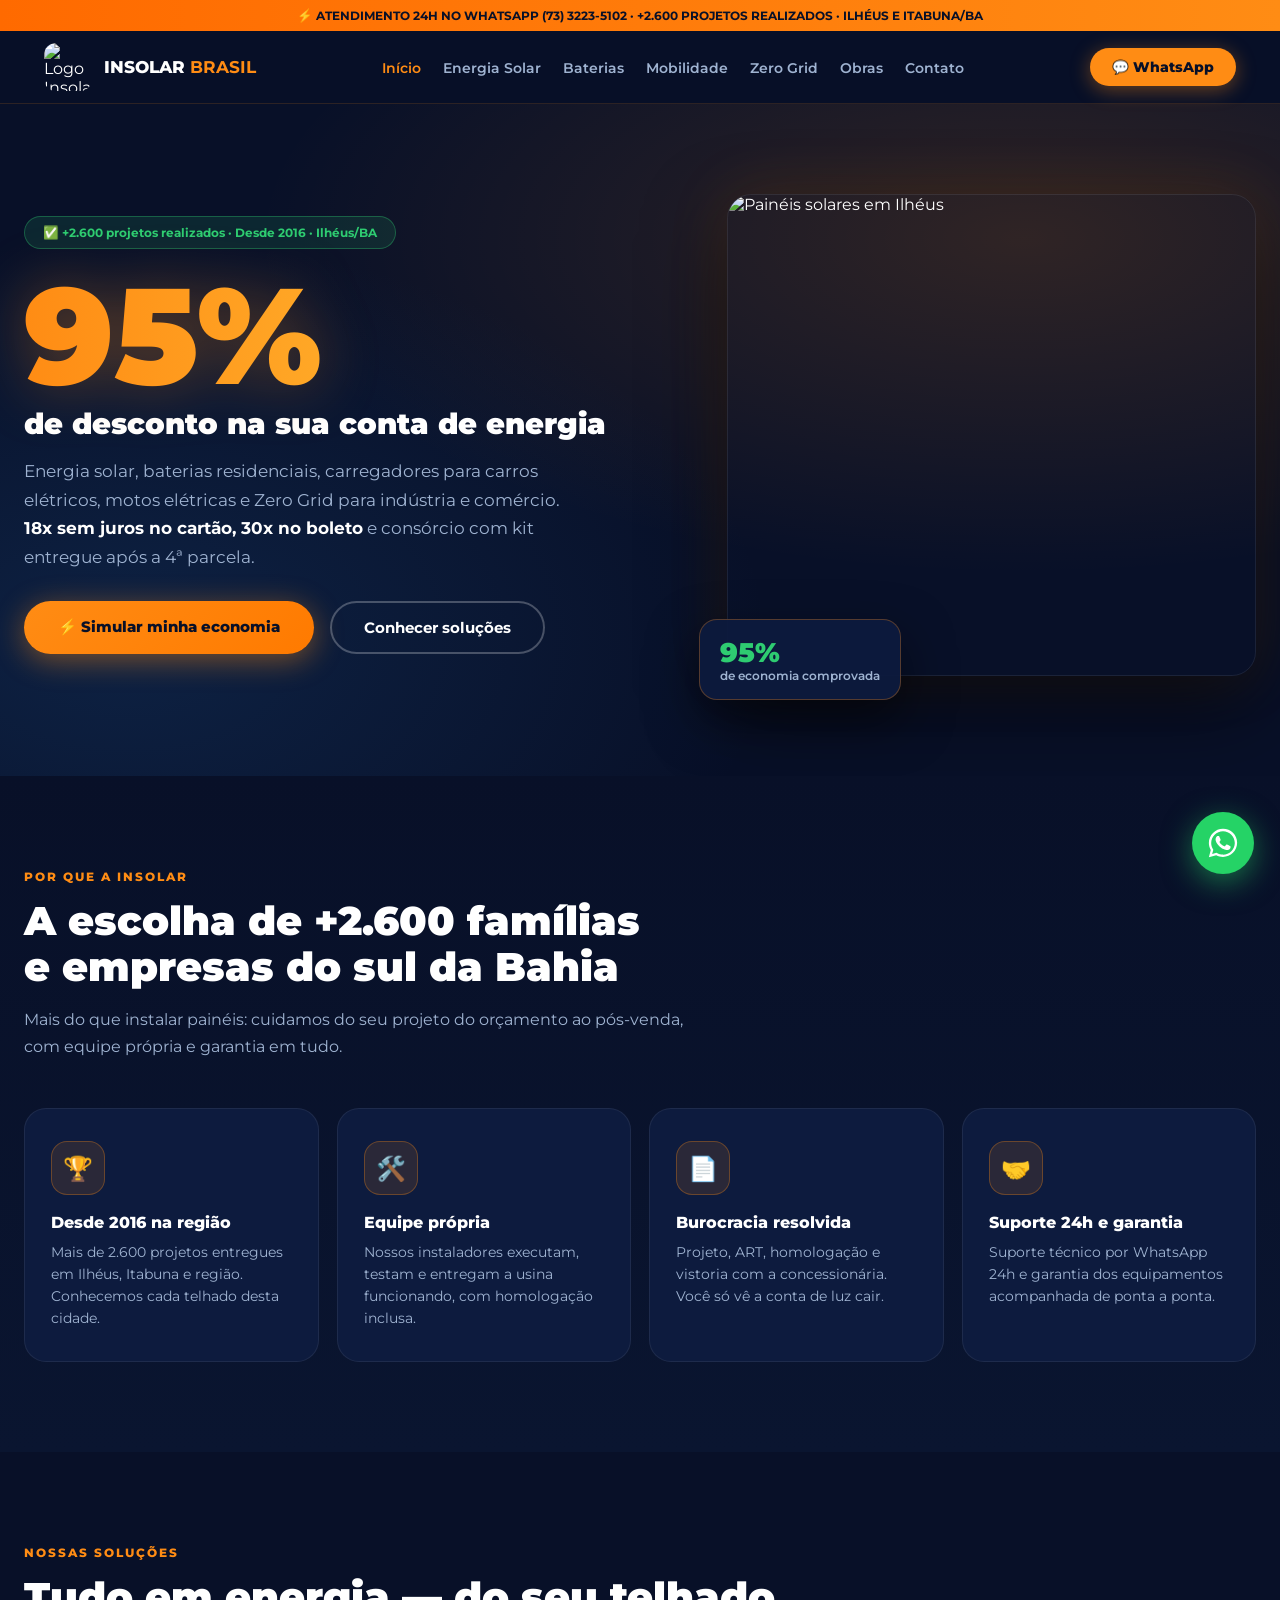
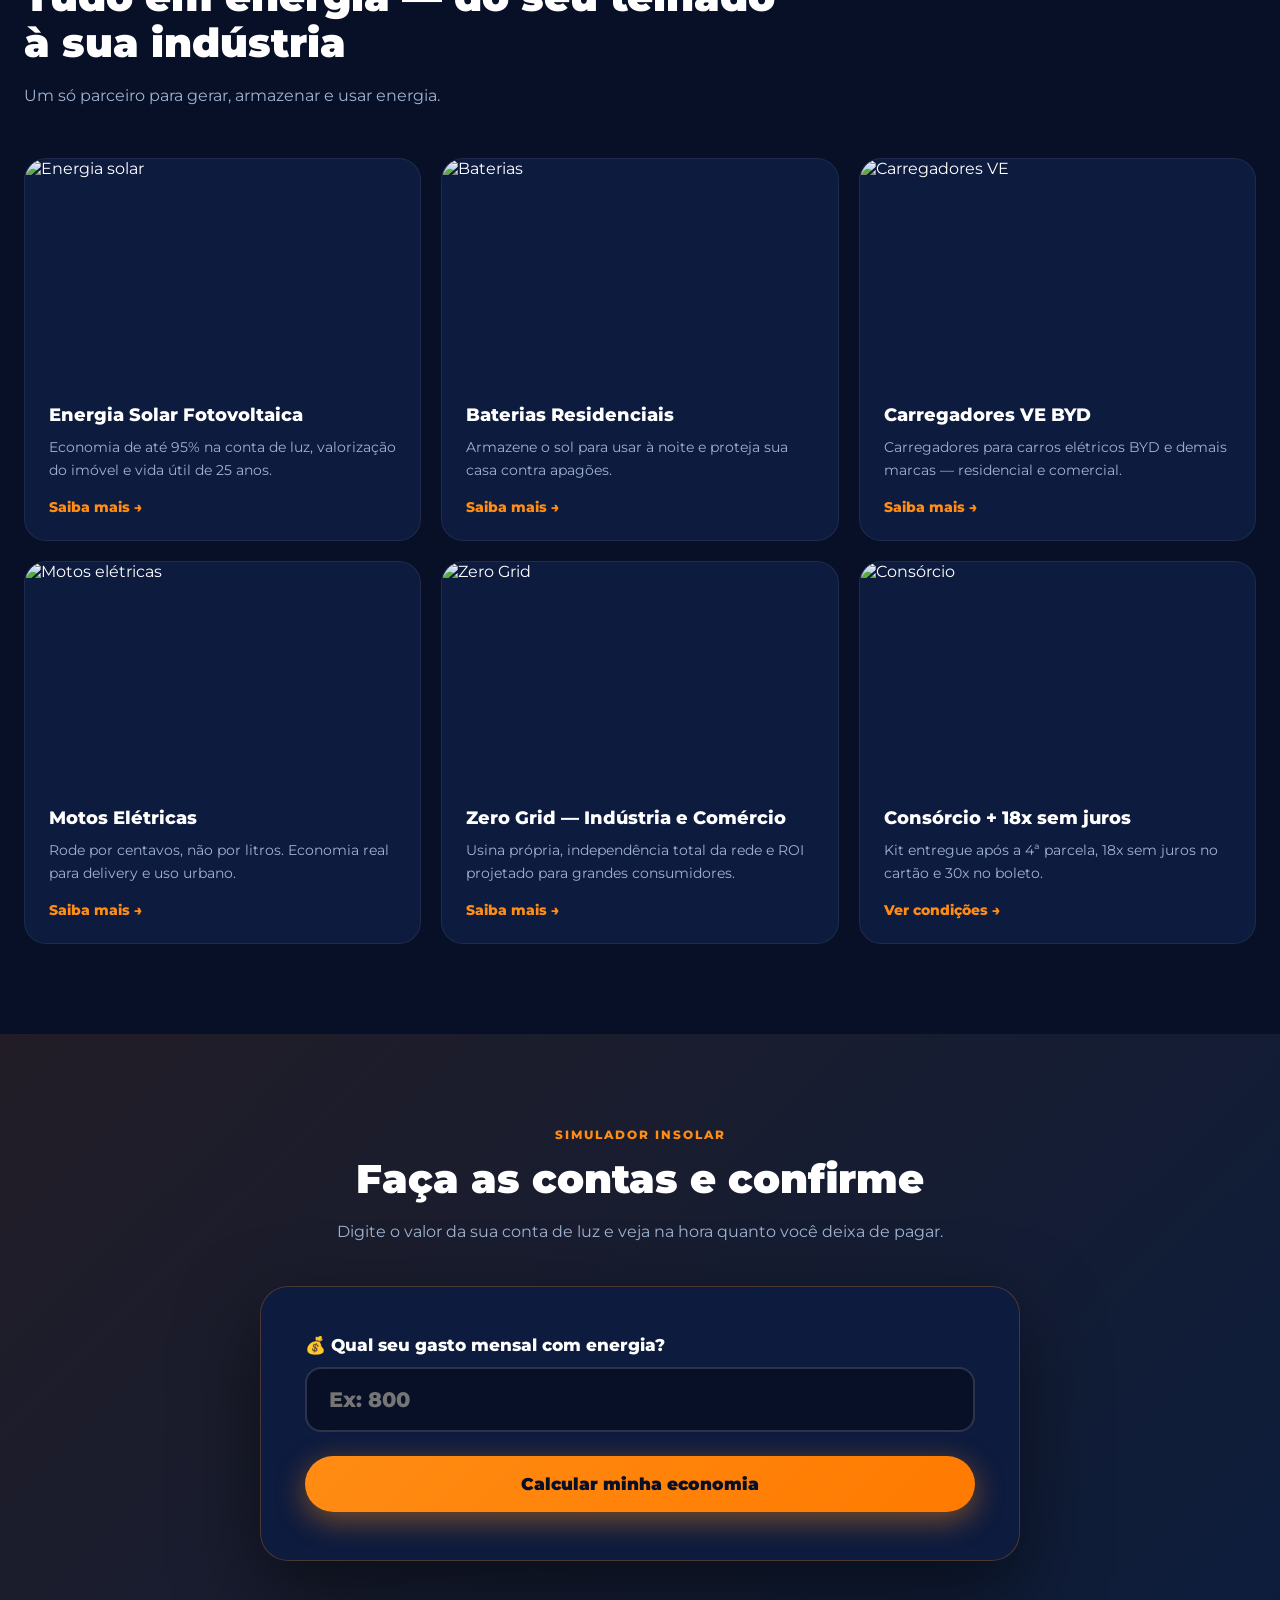
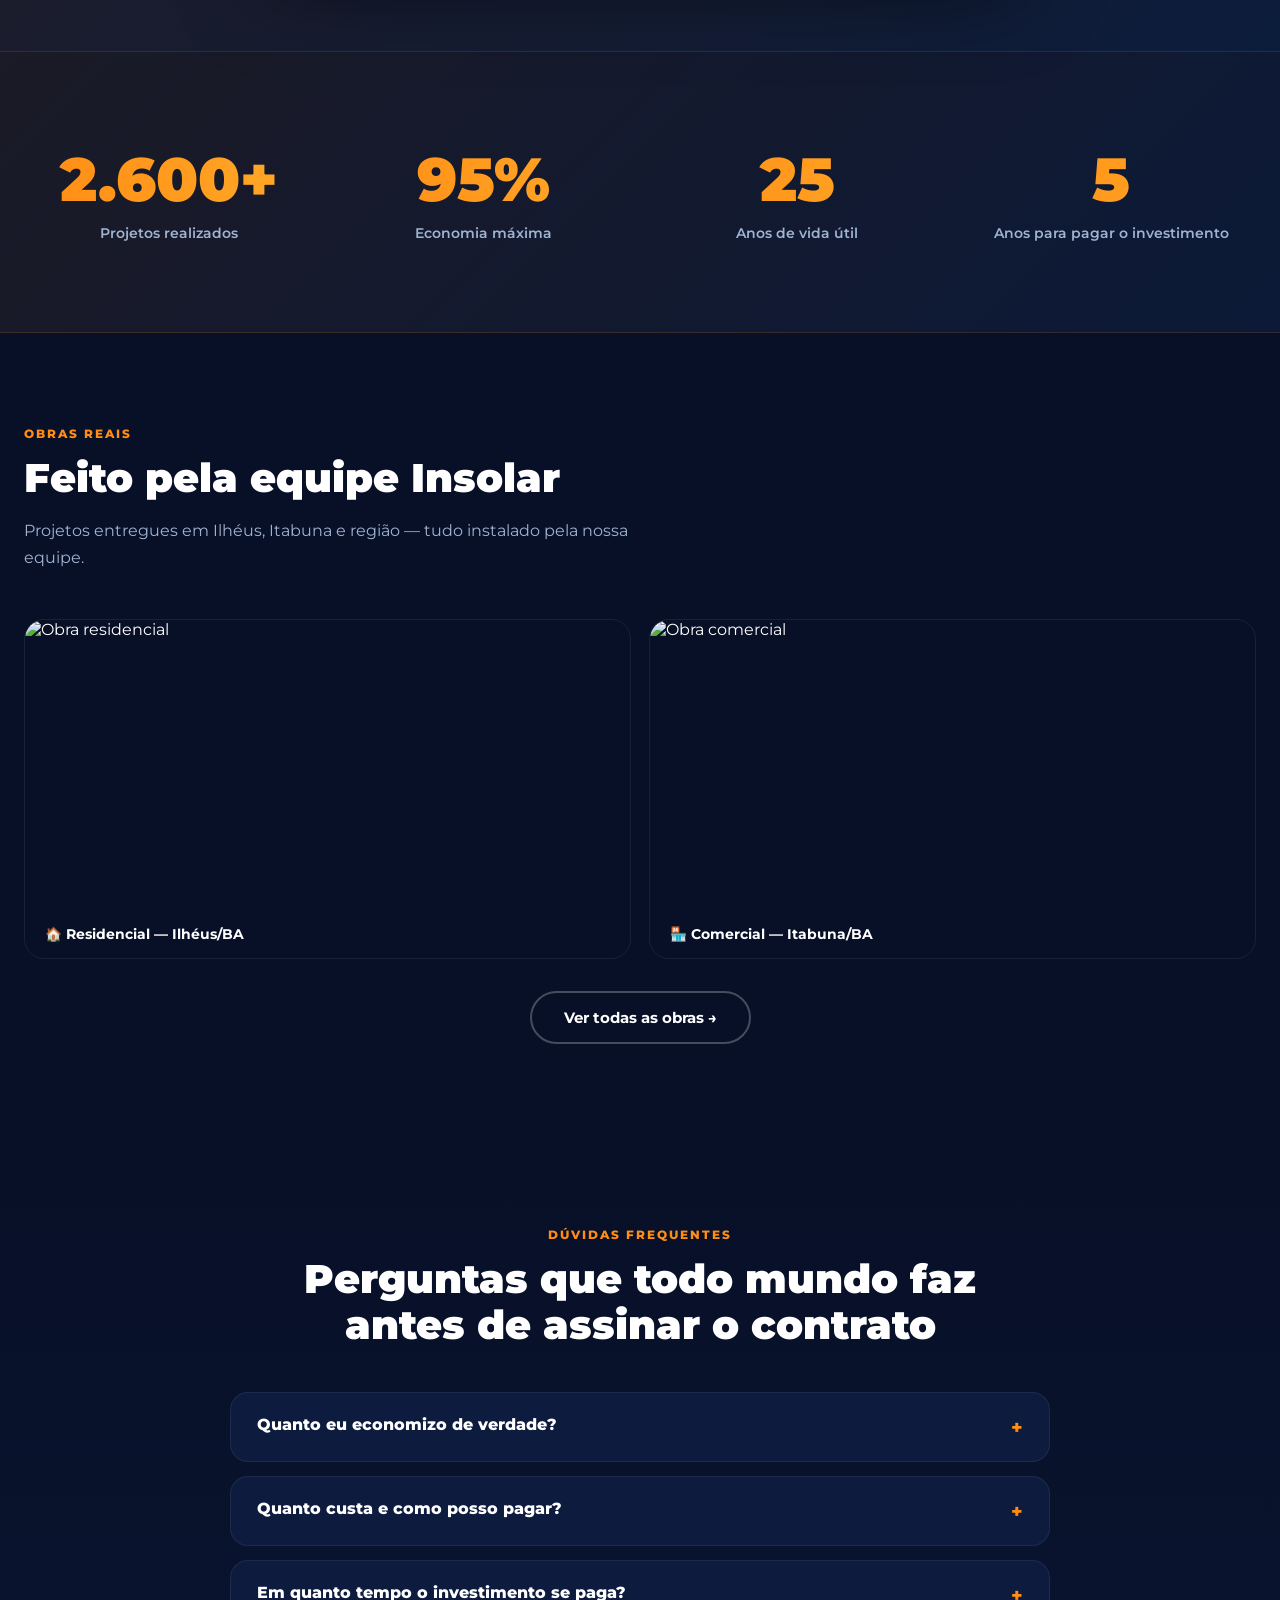
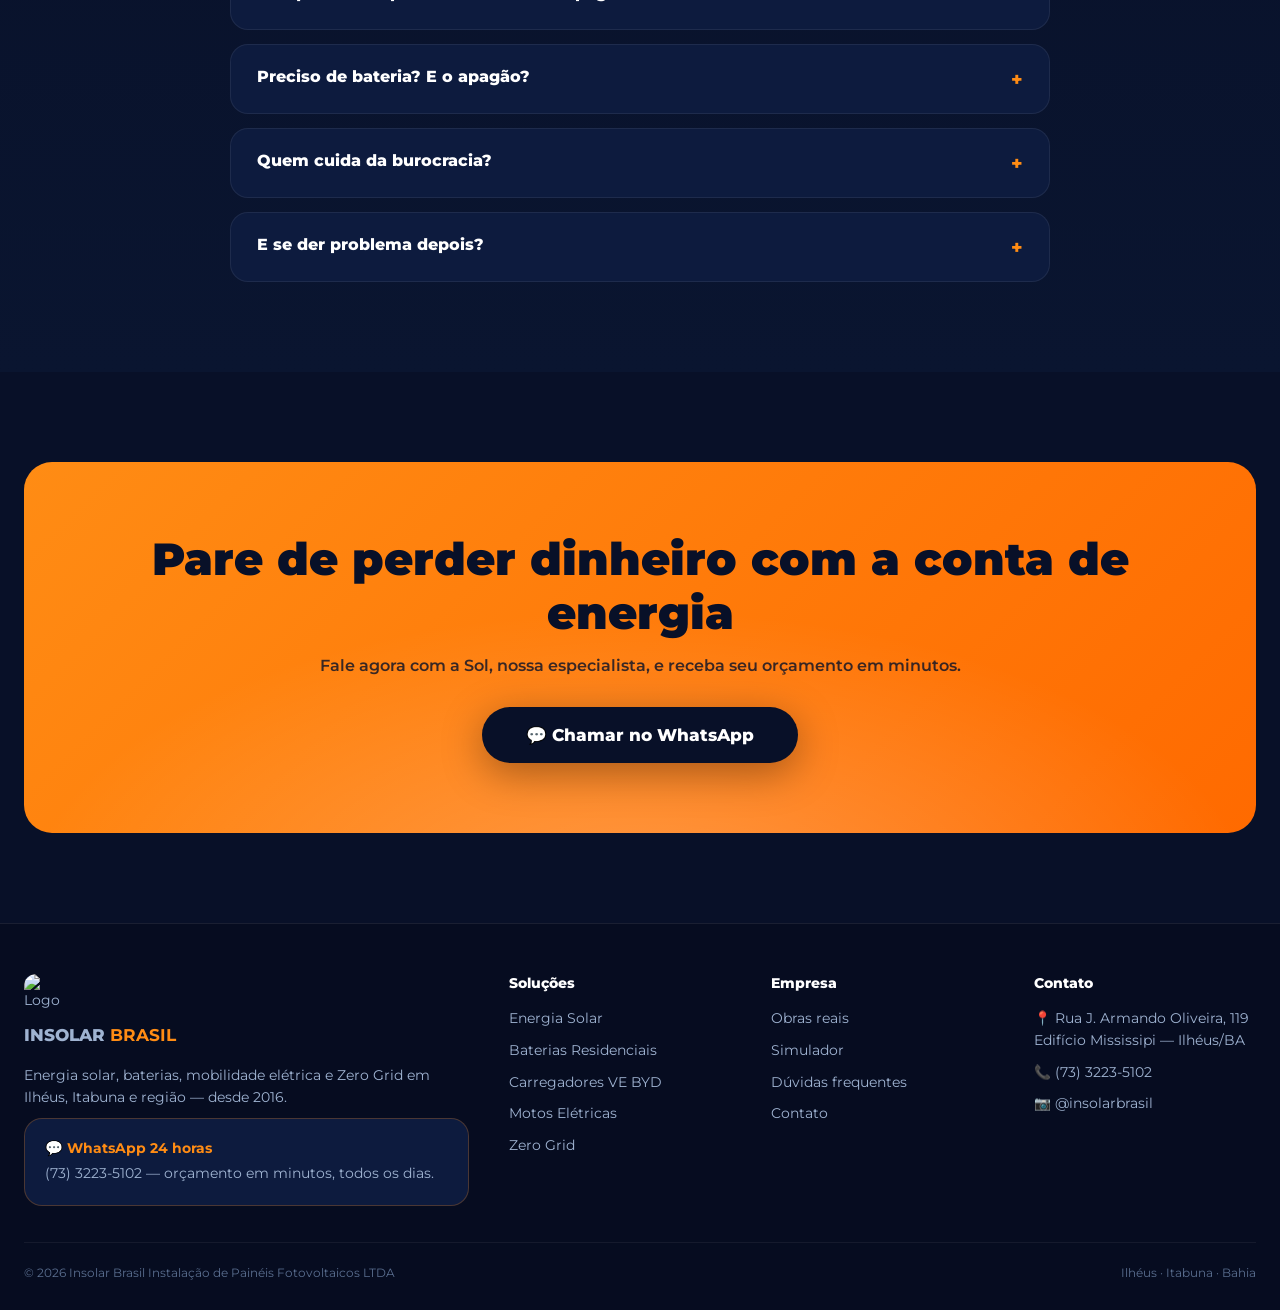
==== 200.html @ b3ff3c98 "CSS embutido nas paginas" ====
<!DOCTYPE html>
<html lang="pt-BR">
<head>
<meta charset="UTF-8">
<meta name="viewport" content="width=device-width, initial-scale=1.0">
<title>Insolar Brasil — Energia Solar em Ilhéus e Itabuna | Reduza em até 95% a conta de energia</title>
<meta name="description" content="Energia solar, baterias, carregadores VE BYD, motos elétricas e Zero Grid em Ilhéus e região. +2.600 projetos desde 2016.">
<style>
@import url('https://fonts.googleapis.com/css2?family=Montserrat:wght@400;500;600;700;800;900&display=swap');
:root{--laranja:#FF8C14;--amarelo:#FFAA28;--azul-noite:#081028;--azul:#1B4F8A;--verde:#2ECC71;--vermelho:#FF5050;--superficie:#0D1B3E;--superficie2:#122452;--suave:#9FB3D1}
*{margin:0;padding:0;box-sizing:border-box}
html{scroll-behavior:smooth}
body{font-family:'Montserrat',sans-serif;background:var(--azul-noite);color:#fff;overflow-x:hidden}
img{max-width:100%;display:block}
/* TOPBAR */
.topbar{background:linear-gradient(90deg,#FF6A00,var(--laranja));color:#081028;font-size:.78rem;font-weight:700;padding:8px 24px;text-align:center}
/* HEADER */
header{position:sticky;top:0;z-index:100;background:rgba(8,16,40,.96);backdrop-filter:blur(12px);border-bottom:1px solid rgba(255,140,20,.15)}
.nav{max-width:1240px;margin:0 auto;display:flex;align-items:center;justify-content:space-between;padding:12px 24px;gap:16px}
.logo{display:flex;align-items:center;gap:12px;text-decoration:none;color:#fff}
.logo img{width:48px;height:48px;border-radius:12px;object-fit:cover}
.logo span{font-weight:800;font-size:1.05rem}.logo span b{color:var(--laranja)}
.menu{display:flex;gap:22px;list-style:none}
.menu a{color:var(--suave);text-decoration:none;font-size:.85rem;font-weight:600;transition:.2s}
.menu a:hover,.menu a.ativo{color:var(--laranja)}
.btn-wpp{background:var(--laranja);color:#081028!important;padding:11px 22px;border-radius:50px;font-weight:800;font-size:.85rem;text-decoration:none;box-shadow:0 4px 20px rgba(255,140,20,.4);transition:.2s;white-space:nowrap}
.btn-wpp:hover{transform:translateY(-2px)}
/* HERO */
.hero{position:relative;padding:90px 24px 100px;overflow:hidden}
.hero::before{content:'';position:absolute;inset:0;background:radial-gradient(ellipse 60% 50% at 80% 20%,rgba(255,140,20,.16),transparent),radial-gradient(ellipse 50% 60% at 10% 80%,rgba(27,79,138,.28),transparent)}
.hero-inner{max-width:1240px;margin:0 auto;display:grid;grid-template-columns:1.1fr .9fr;gap:56px;align-items:center;position:relative;z-index:2}
.badge{display:inline-flex;gap:8px;background:rgba(46,204,113,.12);border:1px solid rgba(46,204,113,.35);color:var(--verde);padding:8px 18px;border-radius:50px;font-size:.78rem;font-weight:700;margin-bottom:22px}
.hero-num{font-size:clamp(4.5rem,11vw,8.5rem);font-weight:900;line-height:.95;background:linear-gradient(90deg,var(--laranja),var(--amarelo),var(--laranja));-webkit-background-clip:text;background-clip:text;color:transparent;filter:drop-shadow(0 0 30px rgba(255,140,20,.35));animation:glow 3s ease-in-out infinite;margin-bottom:6px}
@keyframes glow{0%,100%{filter:drop-shadow(0 0 20px rgba(255,140,20,.25))}50%{filter:drop-shadow(0 0 45px rgba(255,140,20,.5))}}
.hero-num-lbl{font-size:clamp(1.2rem,2.6vw,1.8rem);font-weight:900;margin-bottom:16px}
.hero p.sub{color:var(--suave);font-size:1.05rem;line-height:1.7;margin-bottom:30px;max-width:540px}
.ctas{display:flex;gap:16px;flex-wrap:wrap}
.btn-primary{background:linear-gradient(135deg,var(--laranja),#FF7A00);color:#081028;padding:16px 34px;border-radius:50px;font-weight:800;font-size:.95rem;text-decoration:none;box-shadow:0 6px 30px rgba(255,140,20,.45);transition:.2s;display:inline-block}
.btn-primary:hover{transform:translateY(-3px)}
.btn-ghost{border:2px solid rgba(255,255,255,.25);color:#fff;padding:15px 32px;border-radius:50px;font-weight:700;font-size:.95rem;text-decoration:none;transition:.2s;display:inline-block}
.btn-ghost:hover{border-color:var(--laranja);color:var(--laranja)}
.hero-visual{position:relative}
.frame{border-radius:24px;overflow:hidden;box-shadow:0 30px 80px rgba(0,0,0,.6),0 0 60px rgba(255,140,20,.15);border:1px solid rgba(255,255,255,.08)}
.frame img{width:100%;height:480px;object-fit:cover}
.float-card{position:absolute;bottom:-24px;left:-28px;background:rgba(13,27,62,.95);border:1px solid rgba(255,140,20,.3);border-radius:18px;padding:16px 20px;box-shadow:0 20px 50px rgba(0,0,0,.5)}
.float-card .n{font-size:1.7rem;font-weight:900;color:var(--verde)}
.float-card .l{font-size:.72rem;color:var(--suave);font-weight:600}
/* SECOES */
section{padding:90px 24px}
.container{max-width:1240px;margin:0 auto}
.tag{display:inline-block;color:var(--laranja);font-weight:800;font-size:.78rem;letter-spacing:2px;text-transform:uppercase;margin-bottom:14px}
.h2{font-size:clamp(1.7rem,3.5vw,2.5rem);font-weight:900;margin-bottom:16px;line-height:1.15}
.sub{color:var(--suave);max-width:660px;line-height:1.7;margin-bottom:48px}
/* PILARES */
.pilares{background:linear-gradient(180deg,var(--azul-noite),#0A1530)}
.grid4{display:grid;grid-template-columns:repeat(4,1fr);gap:18px}
.pilar{background:var(--superficie);border:1px solid rgba(255,255,255,.07);border-radius:22px;padding:32px 26px;transition:.25s}
.pilar:hover{border-color:rgba(255,140,20,.4);transform:translateY(-4px)}
.pilar .ic{width:54px;height:54px;background:rgba(255,140,20,.12);border:1px solid rgba(255,140,20,.3);border-radius:16px;display:flex;align-items:center;justify-content:center;font-size:1.5rem;margin-bottom:18px}
.pilar h4{font-weight:800;margin-bottom:10px;font-size:1rem}
.pilar p{color:var(--suave);font-size:.85rem;line-height:1.6}
/* CARDS PRODUTO */
.grid3{display:grid;grid-template-columns:repeat(3,1fr);gap:20px}
.pcard{background:var(--superficie);border:1px solid rgba(255,255,255,.07);border-radius:22px;overflow:hidden;transition:.25s;display:flex;flex-direction:column}
.pcard:hover{transform:translateY(-6px);border-color:rgba(255,140,20,.45);box-shadow:0 20px 50px rgba(0,0,0,.5),0 0 40px rgba(255,140,20,.12)}
.pcard .pimg{height:220px;overflow:hidden}
.pcard .pimg img{width:100%;height:100%;object-fit:cover;transition:.5s}
.pcard:hover .pimg img{transform:scale(1.06)}
.pcard .pbody{padding:24px;flex:1;display:flex;flex-direction:column;gap:10px}
.pcard h3{font-size:1.15rem;font-weight:800}
.pcard p{color:var(--suave);font-size:.88rem;line-height:1.65;flex:1}
.blink{color:var(--laranja);font-weight:800;font-size:.88rem;text-decoration:none;display:inline-flex;gap:6px;margin-top:6px}
.blink:hover{gap:10px}
/* NUMEROS */
.numeros{background:linear-gradient(135deg,rgba(255,140,20,.08),rgba(27,79,138,.15));border-top:1px solid rgba(255,140,20,.15);border-bottom:1px solid rgba(255,140,20,.15)}
.grid4n{display:grid;grid-template-columns:repeat(4,1fr);gap:24px;text-align:center}
.num{font-size:clamp(2.4rem,5vw,3.8rem);font-weight:900;background:linear-gradient(90deg,var(--laranja),var(--amarelo));-webkit-background-clip:text;background-clip:text;color:transparent}
.lbl{color:var(--suave);font-weight:600;font-size:.9rem;margin-top:8px}
/* SIMULADOR */
.simulador{background:linear-gradient(135deg,rgba(255,140,20,.1),rgba(27,79,138,.2))}
.sim-box{max-width:760px;margin:0 auto;background:var(--superficie);border:1px solid rgba(255,140,20,.25);border-radius:28px;padding:48px 44px;box-shadow:0 30px 80px rgba(0,0,0,.5)}
.sim-box label{display:block;font-weight:800;margin-bottom:12px;font-size:1.05rem}
.sim-box input{width:100%;background:#081028;border:2px solid rgba(255,255,255,.15);border-radius:16px;padding:18px 22px;color:#fff;font-family:inherit;font-size:1.3rem;font-weight:800;margin-bottom:24px;outline:none}
.sim-box input:focus{border-color:var(--laranja)}
.btn-simular{width:100%;background:linear-gradient(135deg,var(--laranja),#FF7A00);color:#081028;border:0;padding:18px;border-radius:50px;font-weight:900;font-size:1.05rem;font-family:inherit;cursor:pointer;box-shadow:0 8px 30px rgba(255,140,20,.45)}
.sim-res{display:none;margin-top:28px;background:rgba(46,204,113,.08);border:1px solid rgba(46,204,113,.3);border-radius:20px;padding:28px}
.sim-res.show{display:block;animation:fadeUp .5s ease}
@keyframes fadeUp{from{opacity:0;transform:translateY(14px)}to{opacity:1;transform:none}}
.sim-grid{display:grid;grid-template-columns:repeat(3,1fr);gap:18px;text-align:center;margin-bottom:20px}
.sim-item .v{font-size:1.8rem;font-weight:900;color:var(--verde)}
.sim-item .l{font-size:.75rem;color:var(--suave);font-weight:600;margin-top:4px}
.sim-nota{font-size:.72rem;color:var(--suave);text-align:center;line-height:1.5}
.sim-cta{text-align:center;margin-top:18px}
/* GALERIA */
.galeria{display:grid;grid-template-columns:repeat(2,1fr);gap:18px}
.gitem{border-radius:20px;overflow:hidden;position:relative;height:340px;border:1px solid rgba(255,255,255,.07)}
.gitem img{width:100%;height:100%;object-fit:cover;transition:.5s}
.gitem:hover img{transform:scale(1.05)}
.gcap{position:absolute;bottom:0;left:0;right:0;background:linear-gradient(transparent,rgba(8,16,40,.95));padding:40px 20px 16px;font-size:.85rem;font-weight:700}
/* FAQ */
.faq{background:linear-gradient(180deg,var(--azul-noite),#0A1530)}
.faq-lista{max-width:820px;margin:0 auto;display:flex;flex-direction:column;gap:14px}
.faq-item{background:var(--superficie);border:1px solid rgba(255,255,255,.07);border-radius:18px;overflow:hidden}
.faq-q{width:100%;background:none;border:0;color:#fff;font-family:inherit;font-weight:800;font-size:1rem;padding:22px 26px;text-align:left;cursor:pointer;display:flex;justify-content:space-between;gap:16px}
.faq-q .seta{color:var(--laranja);font-size:1.2rem;transition:.3s}
.faq-item.open .seta{transform:rotate(45deg)}
.faq-r{max-height:0;overflow:hidden;transition:max-height .35s ease}
.faq-r p{color:var(--suave);font-size:.9rem;line-height:1.7;padding:0 26px 22px}
/* SOBRE */
.sobre-grid{display:grid;grid-template-columns:1fr 1fr;gap:50px;align-items:center}
.sobre-lista{list-style:none;display:flex;flex-direction:column;gap:16px;margin-top:26px}
.sobre-lista li{display:flex;gap:12px;color:var(--suave);font-size:.95rem;line-height:1.6}
.sobre-lista li b{color:#fff}
.mapa{border-radius:22px;overflow:hidden;border:1px solid rgba(255,255,255,.1);box-shadow:0 20px 60px rgba(0,0,0,.5)}
.mapa iframe{width:100%;height:380px;border:0}
/* CTA FINAL */
.cta-final{background:linear-gradient(135deg,#FF8C14,#FF6A00);border-radius:28px;padding:70px 50px;text-align:center;position:relative;overflow:hidden}
.cta-final::before{content:'';position:absolute;inset:0;background:radial-gradient(ellipse 50% 80% at 50% 120%,rgba(255,255,255,.25),transparent)}
.cta-final h2{font-size:clamp(1.8rem,4vw,2.8rem);font-weight:900;color:#081028;margin-bottom:16px;position:relative}
.cta-final p{color:rgba(8,16,40,.8);font-weight:600;margin-bottom:32px;position:relative}
.btn-dark{background:#081028;color:#fff;padding:18px 44px;border-radius:50px;font-weight:800;font-size:1.05rem;text-decoration:none;display:inline-block;box-shadow:0 10px 40px rgba(0,0,0,.35);transition:.2s;position:relative}
.btn-dark:hover{transform:translateY(-3px) scale(1.02)}
/* FOOTER */
footer{border-top:1px solid rgba(255,255,255,.08);padding:50px 24px 30px;background:#060C20}
.footer-grid{max-width:1240px;margin:0 auto;display:grid;grid-template-columns:2fr 1fr 1fr 1fr;gap:40px;margin-bottom:36px}
.footer-grid h5{font-weight:800;margin-bottom:16px;font-size:.9rem}
.footer-grid a,.footer-grid p{color:var(--suave);font-size:.85rem;text-decoration:none;display:block;margin-bottom:10px;line-height:1.6}
.footer-grid a:hover{color:var(--laranja)}
.footer-atend{background:var(--superficie);border:1px solid rgba(255,140,20,.25);border-radius:18px;padding:20px;margin-top:8px}
.footer-atend b{color:var(--laranja);display:block;margin-bottom:6px;font-size:.9rem}
.footer-bottom{max-width:1240px;margin:0 auto;border-top:1px solid rgba(255,255,255,.06);padding-top:22px;display:flex;justify-content:space-between;flex-wrap:wrap;gap:10px;color:#5A6E8F;font-size:.78rem}
/* WPP FLUTUANTE */
.wpp-float{position:fixed;bottom:26px;right:26px;z-index:200;width:62px;height:62px;background:#25D366;border-radius:50%;display:flex;align-items:center;justify-content:center;box-shadow:0 8px 30px rgba(37,211,102,.5);transition:.2s}
.wpp-float:hover{transform:scale(1.1)}
.wpp-float svg{width:34px;height:34px;fill:#fff}
/* RESPONSIVO */
@media(max-width:960px){.topbar{font-size:.66rem}.menu{display:none}.hero-inner{grid-template-columns:1fr;gap:44px}.frame img{height:340px}.grid4,.grid3{grid-template-columns:1fr 1fr}.grid4n{grid-template-columns:1fr 1fr;gap:36px}.galeria{grid-template-columns:1fr 1fr}.sobre-grid{grid-template-columns:1fr}.footer-grid{grid-template-columns:1fr 1fr}.sim-box{padding:34px 24px}.sim-grid{grid-template-columns:1fr;gap:14px}}
@media(max-width:560px){.grid4,.grid3{grid-template-columns:1fr}.galeria{grid-template-columns:1fr}.cta-final{padding:50px 24px}}

</style>
</head>
<body>
<div class="topbar">⚡ ATENDIMENTO 24H NO WHATSAPP (73) 3223-5102 · +2.600 PROJETOS REALIZADOS · ILHÉUS E ITABUNA/BA</div>
<header><nav class="nav">
  <a href="index.html" class="logo"><img src="logo-insolar-hd.png" alt="Logo Insolar Brasil"><span>INSOLAR <b>BRASIL</b></span></a>
  <ul class="menu">
    <li><a href="index.html" class="ativo">Início</a></li>
    <li><a href="energia-solar.html">Energia Solar</a></li>
    <li><a href="baterias.html">Baterias</a></li>
    <li><a href="mobilidade.html">Mobilidade</a></li>
    <li><a href="zero-grid.html">Zero Grid</a></li>
    <li><a href="obras.html">Obras</a></li>
    <li><a href="contato.html">Contato</a></li>
  </ul>
  <a class="btn-wpp" href="https://wa.me/557332235102?text=Ol%C3%A1!%20Quero%20saber%20mais%20sobre%20energia%20solar%20da%20Insolar%20Brasil" target="_blank">💬 WhatsApp</a>
</nav></header>

<section class="hero">
  <div class="hero-inner">
    <div>
      <span class="badge">✅ +2.600 projetos realizados · Desde 2016 · Ilhéus/BA</span>
      <div class="hero-num">95%</div>
      <div class="hero-num-lbl">de desconto na sua conta de energia</div>
      <p class="sub">Energia solar, baterias residenciais, carregadores para carros elétricos, motos elétricas e Zero Grid para indústria e comércio. <b style="color:#fff">18x sem juros no cartão, 30x no boleto</b> e consórcio com kit entregue após a 4ª parcela.</p>
      <div class="ctas">
        <a class="btn-primary" href="#simulador">⚡ Simular minha economia</a>
        <a class="btn-ghost" href="energia-solar.html">Conhecer soluções</a>
      </div>
    </div>
    <div class="hero-visual">
      <div class="frame"><img src="foto-hero-insolar.jpg" alt="Painéis solares em Ilhéus"></div>
      <div class="float-card"><div class="n">95%</div><div class="l">de economia comprovada</div></div>
    </div>
  </div>
</section>

<section class="pilares">
  <div class="container">
    <span class="tag">Por que a Insolar</span>
    <h2 class="h2">A escolha de +2.600 famílias<br>e empresas do sul da Bahia</h2>
    <p class="sub">Mais do que instalar painéis: cuidamos do seu projeto do orçamento ao pós-venda, com equipe própria e garantia em tudo.</p>
    <div class="grid4">
      <div class="pilar"><div class="ic">🏆</div><h4>Desde 2016 na região</h4><p>Mais de 2.600 projetos entregues em Ilhéus, Itabuna e região. Conhecemos cada telhado desta cidade.</p></div>
      <div class="pilar"><div class="ic">🛠️</div><h4>Equipe própria</h4><p>Nossos instaladores executam, testam e entregam a usina funcionando, com homologação inclusa.</p></div>
      <div class="pilar"><div class="ic">📄</div><h4>Burocracia resolvida</h4><p>Projeto, ART, homologação e vistoria com a concessionária. Você só vê a conta de luz cair.</p></div>
      <div class="pilar"><div class="ic">🤝</div><h4>Suporte 24h e garantia</h4><p>Suporte técnico por WhatsApp 24h e garantia dos equipamentos acompanhada de ponta a ponta.</p></div>
    </div>
  </div>
</section>

<section>
  <div class="container">
    <span class="tag">Nossas soluções</span>
    <h2 class="h2">Tudo em energia — do seu telhado<br>à sua indústria</h2>
    <p class="sub">Um só parceiro para gerar, armazenar e usar energia.</p>
    <div class="grid3">
      <div class="pcard"><div class="pimg"><img src="foto-produto-paineis.jpg" alt="Energia solar"></div><div class="pbody"><h3>Energia Solar Fotovoltaica</h3><p>Economia de até 95% na conta de luz, valorização do imóvel e vida útil de 25 anos.</p><a class="blink" href="energia-solar.html">Saiba mais →</a></div></div>
      <div class="pcard"><div class="pimg"><img src="foto-produto-bateria.jpg" alt="Baterias"></div><div class="pbody"><h3>Baterias Residenciais</h3><p>Armazene o sol para usar à noite e proteja sua casa contra apagões.</p><a class="blink" href="baterias.html">Saiba mais →</a></div></div>
      <div class="pcard"><div class="pimg"><img src="foto-produto-carregador.jpg" alt="Carregadores VE"></div><div class="pbody"><h3>Carregadores VE BYD</h3><p>Carregadores para carros elétricos BYD e demais marcas — residencial e comercial.</p><a class="blink" href="mobilidade.html">Saiba mais →</a></div></div>
      <div class="pcard"><div class="pimg"><img src="foto-produto-moto.jpg" alt="Motos elétricas"></div><div class="pbody"><h3>Motos Elétricas</h3><p>Rode por centavos, não por litros. Economia real para delivery e uso urbano.</p><a class="blink" href="mobilidade.html">Saiba mais →</a></div></div>
      <div class="pcard"><div class="pimg"><img src="foto-produto-zerogrid.jpg" alt="Zero Grid"></div><div class="pbody"><h3>Zero Grid — Indústria e Comércio</h3><p>Usina própria, independência total da rede e ROI projetado para grandes consumidores.</p><a class="blink" href="zero-grid.html">Saiba mais →</a></div></div>
      <div class="pcard"><div class="pimg"><img src="hero-paineis.jpg" alt="Consórcio"></div><div class="pbody"><h3>Consórcio + 18x sem juros</h3><p>Kit entregue após a 4ª parcela, 18x sem juros no cartão e 30x no boleto.</p><a class="blink" href="contato.html">Ver condições →</a></div></div>
    </div>
  </div>
</section>

<section class="simulador" id="simulador">
  <div class="container">
    <div style="text-align:center;margin-bottom:40px">
      <span class="tag">Simulador Insolar</span>
      <h2 class="h2">Faça as contas e confirme</h2>
      <p class="sub" style="margin:0 auto">Digite o valor da sua conta de luz e veja na hora quanto você deixa de pagar.</p>
    </div>
    <div class="sim-box">
      <label for="gasto">💰 Qual seu gasto mensal com energia?</label>
      <input type="text" id="gasto" inputmode="numeric" placeholder="Ex: 800" oninput="simular()">
      <button class="btn-simular" onclick="simular()">Calcular minha economia</button>
      <div class="sim-res" id="resultado">
        <div class="sim-grid">
          <div class="sim-item"><div class="v" id="r-mes">—</div><div class="l">Economia por mês</div></div>
          <div class="sim-item"><div class="v" id="r-ano">—</div><div class="l">Economia por ano</div></div>
          <div class="sim-item"><div class="v" id="r-kit">—</div><div class="l">Kit estimado</div></div>
        </div>
        <p class="sim-nota">*Estimativa: até 95% de economia (média de 90%). Valor exato na visita técnica gratuita.</p>
        <div class="sim-cta"><a class="btn-primary" href="https://wa.me/557332235102?text=Ol%C3%A1!%20Simulei%20no%20site%20e%20quero%20meu%20or%C3%A7amento%20exato" target="_blank">Quero meu orçamento exato →</a></div>
      </div>
    </div>
  </div>
</section>
<script>
function simular(){
  var raw=document.getElementById('gasto').value.replace(/\D/g,'');
  if(!raw){document.getElementById('resultado').classList.remove('show');return}
  var g=parseFloat(raw),e=g*0.90,k=Math.max(1,Math.round(g/130));
  document.getElementById('r-mes').textContent='R$ '+Math.round(e).toLocaleString('pt-BR');
  document.getElementById('r-ano').textContent='R$ '+Math.round(e*12).toLocaleString('pt-BR');
  document.getElementById('r-kit').textContent=k+' kWp';
  document.getElementById('resultado').classList.add('show');
}
</script>

<section class="numeros">
  <div class="container"><div class="grid4n">
    <div><div class="num">2.600+</div><div class="lbl">Projetos realizados</div></div>
    <div><div class="num">95%</div><div class="lbl">Economia máxima</div></div>
    <div><div class="num">25</div><div class="lbl">Anos de vida útil</div></div>
    <div><div class="num">5</div><div class="lbl">Anos para pagar o investimento</div></div>
  </div></div>
</section>

<section>
  <div class="container">
    <span class="tag">Obras reais</span>
    <h2 class="h2">Feito pela equipe Insolar</h2>
    <p class="sub">Projetos entregues em Ilhéus, Itabuna e região — tudo instalado pela nossa equipe.</p>
    <div class="galeria">
      <div class="gitem"><img src="hero-paineis.jpg" alt="Obra residencial"><div class="gcap">🏠 Residencial — Ilhéus/BA</div></div>
      <div class="gitem"><img src="foto-instalacao-solar.jpg" alt="Obra comercial"><div class="gcap">🏪 Comercial — Itabuna/BA</div></div>
    </div>
    <div style="text-align:center;margin-top:32px"><a class="btn-ghost" href="obras.html">Ver todas as obras →</a></div>
  </div>
</section>

<section class="faq">
  <div class="container">
    <div style="text-align:center;margin-bottom:44px">
      <span class="tag">Dúvidas frequentes</span>
      <h2 class="h2">Perguntas que todo mundo faz<br>antes de assinar o contrato</h2>
    </div>
    <div class="faq-lista">
      <div class="faq-item"><button class="faq-q" onclick="tf(this)">Quanto eu economizo de verdade? <span class="seta">+</span></button><div class="faq-r"><p>Entre 50% e 95% da conta. Em Ilhéus a irradiação é uma das melhores do Brasil — o sistema trabalha quase o ano inteiro na capacidade máxima.</p></div></div>
      <div class="faq-item"><button class="faq-q" onclick="tf(this)">Quanto custa e como posso pagar? <span class="seta">+</span></button><div class="faq-r"><p>Depende do consumo — o simulador acima dá a estimativa na hora. 18x sem juros no cartão, 30x no boleto, financiamento com 6 meses de carência ou consórcio (kit após a 4ª parcela).</p></div></div>
      <div class="faq-item"><button class="faq-q" onclick="tf(this)">Em quanto tempo o investimento se paga? <span class="seta">+</span></button><div class="faq-r"><p>Em média de 3 a 5 anos. Como os painéis duram 25 anos, você passa cerca de 20 anos praticamente sem conta de luz.</p></div></div>
      <div class="faq-item"><button class="faq-q" onclick="tf(this)">Preciso de bateria? E o apagão? <span class="seta">+</span></button><div class="faq-r"><p>Sem bateria, o sistema desliga no apagão (segurança da rede). Com baterias residenciais, sua casa continua energizada. Fale com a gente sobre o kit com armazenamento.</p></div></div>
      <div class="faq-item"><button class="faq-q" onclick="tf(this)">Quem cuida da burocracia? <span class="seta">+</span></button><div class="faq-r"><p>A Insolar cuida de tudo: projeto, ART, homologação e vistoria. Você não pisa numa agência.</p></div></div>
      <div class="faq-item"><button class="faq-q" onclick="tf(this)">E se der problema depois? <span class="seta">+</span></button><div class="faq-r"><p>Garantia de fabricante (painéis até 25 anos, inversores até 10) acompanhada pela Insolar. Suporte por WhatsApp 24h.</p></div></div>
    </div>
  </div>
</section>
<script>
function tf(btn){var i=btn.parentElement,r=i.querySelector('.faq-r'),o=i.classList.contains('open');
document.querySelectorAll('.faq-item.open').forEach(function(x){x.classList.remove('open');x.querySelector('.faq-r').style.maxHeight=null});
if(!o){i.classList.add('open');r.style.maxHeight=r.scrollHeight+'px'}}
</script>

<section id="contato">
  <div class="container">
    <div class="cta-final">
      <h2>Pare de perder dinheiro com a conta de energia</h2>
      <p>Fale agora com a Sol, nossa especialista, e receba seu orçamento em minutos.</p>
      <a class="btn-dark" href="https://wa.me/557332235102?text=Ol%C3%A1!%20Vim%20do%20site%20e%20quero%20meu%20or%C3%A7amento" target="_blank">💬 Chamar no WhatsApp</a>
    </div>
  </div>
</section>

<footer>
  <div class="footer-grid">
    <div>
      <a href="index.html" class="logo" style="margin-bottom:16px"><img src="logo-insolar-hd.png" alt="Logo"><span>INSOLAR <b>BRASIL</b></span></a>
      <p>Energia solar, baterias, mobilidade elétrica e Zero Grid em Ilhéus, Itabuna e região — desde 2016.</p>
      <div class="footer-atend"><b>💬 WhatsApp 24 horas</b><p style="margin:0">(73) 3223-5102 — orçamento em minutos, todos os dias.</p></div>
    </div>
    <div>
      <h5>Soluções</h5>
      <a href="energia-solar.html">Energia Solar</a>
      <a href="baterias.html">Baterias Residenciais</a>
      <a href="mobilidade.html">Carregadores VE BYD</a>
      <a href="mobilidade.html">Motos Elétricas</a>
      <a href="zero-grid.html">Zero Grid</a>
    </div>
    <div>
      <h5>Empresa</h5>
      <a href="obras.html">Obras reais</a>
      <a href="index.html#simulador">Simulador</a>
      <a href="index.html#faq">Dúvidas frequentes</a>
      <a href="contato.html">Contato</a>
    </div>
    <div>
      <h5>Contato</h5>
      <p>📍 Rua J. Armando Oliveira, 119<br>Edifício Mississipi — Ilhéus/BA</p>
      <p>📞 (73) 3223-5102</p>
      <a href="https://instagram.com/insolarbrasil" target="_blank">📷 @insolarbrasil</a>
    </div>
  </div>
  <div class="footer-bottom">
    <span>© 2026 Insolar Brasil Instalação de Painéis Fotovoltaicos LTDA</span>
    <span>Ilhéus · Itabuna · Bahia</span>
  </div>
</footer>

<a class="wpp-float" href="https://wa.me/557332235102?text=Ol%C3%A1!%20Vim%20do%20site%20da%20Insolar%20Brasil" target="_blank" aria-label="WhatsApp">
  <svg viewBox="0 0 32 32"><path d="M16 2.7C8.7 2.7 2.7 8.7 2.7 16c0 2.3.6 4.6 1.8 6.6L2.7 29.3l6.9-1.8c1.9 1 4.1 1.6 6.4 1.6 7.3 0 13.3-6 13.3-13.3S23.3 2.7 16 2.7zm0 24.2c-2 0-4-.5-5.7-1.5l-.4-.2-4.1 1.1 1.1-4-.3-.4c-1.1-1.8-1.7-3.8-1.7-5.9 0-6.1 5-11.1 11.1-11.1s11.1 5 11.1 11.1-5 11-11.1 11zm6.1-8.3c-.3-.2-2-1-2.3-1.1-.3-.1-.5-.2-.8.2-.2.3-.9 1.1-1.1 1.3-.2.2-.4.2-.7.1-.3-.2-1.4-.5-2.6-1.6-1-.9-1.6-2-1.8-2.3-.2-.3 0-.5.1-.7l.5-.6c.2-.2.2-.4.3-.6.1-.2 0-.4 0-.6-.1-.2-.8-1.9-1.1-2.6-.3-.7-.6-.6-.8-.6h-.7c-.2 0-.6.1-.9.4-.3.3-1.2 1.2-1.2 2.9s1.2 3.4 1.4 3.6c.2.2 2.5 3.8 6 5.3.8.4 1.5.6 2 .7.8.3 1.6.2 2.2.1.7-.1 2-.8 2.3-1.6.3-.8.3-1.5.2-1.6-.1-.2-.3-.3-.6-.4z"/></svg>
</a>
</body>
</html>
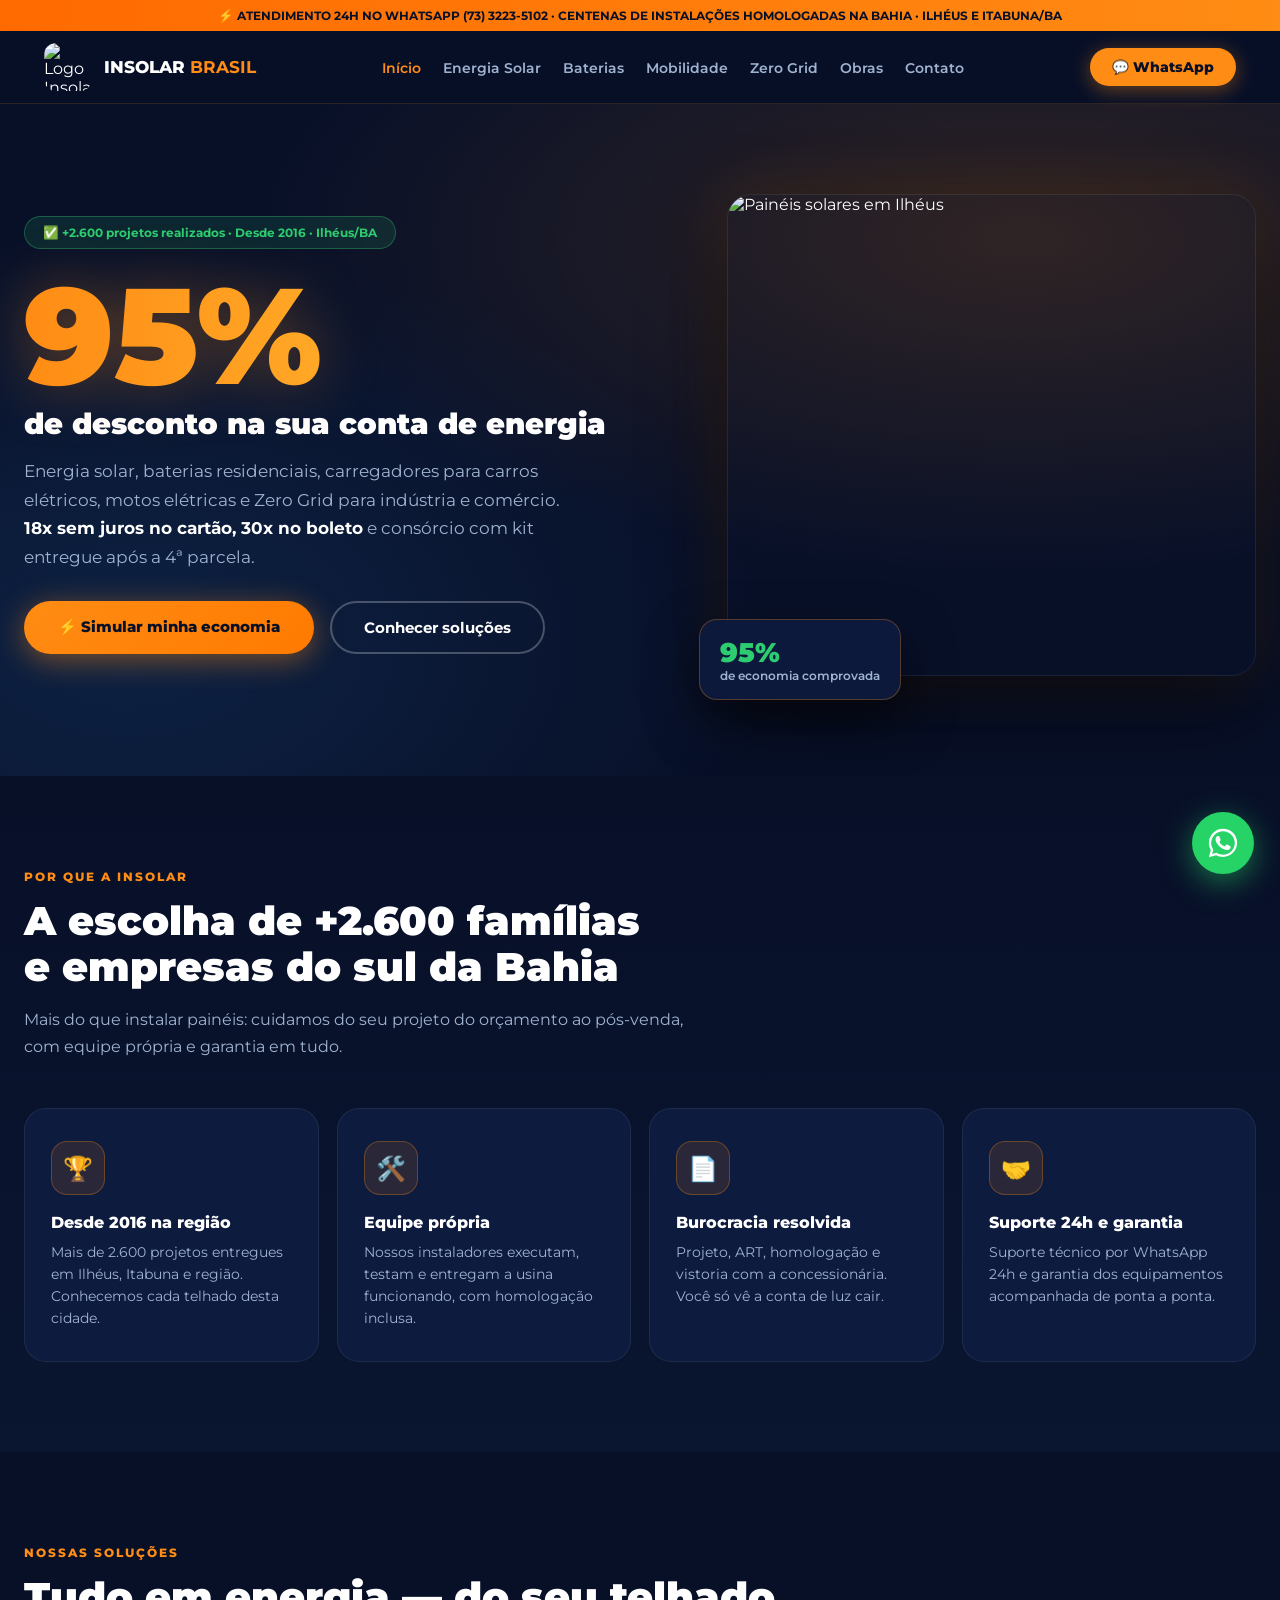
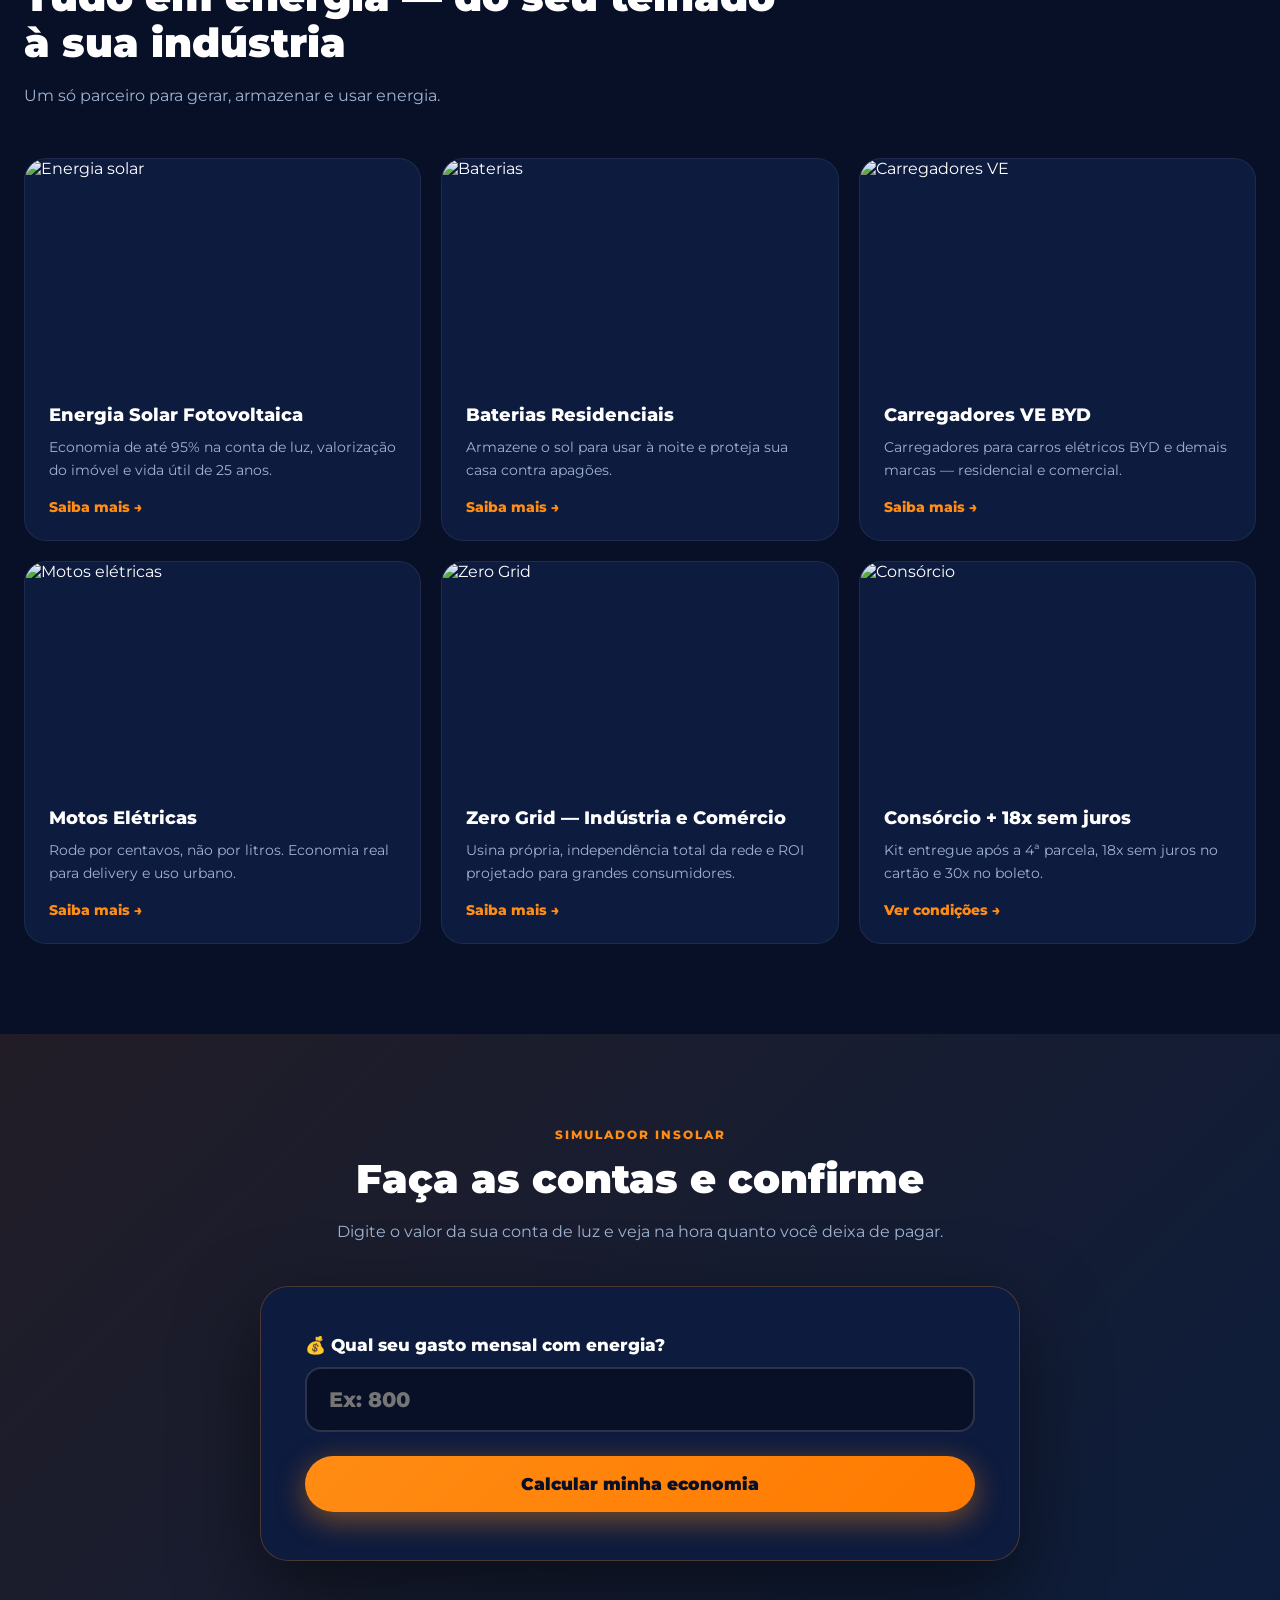
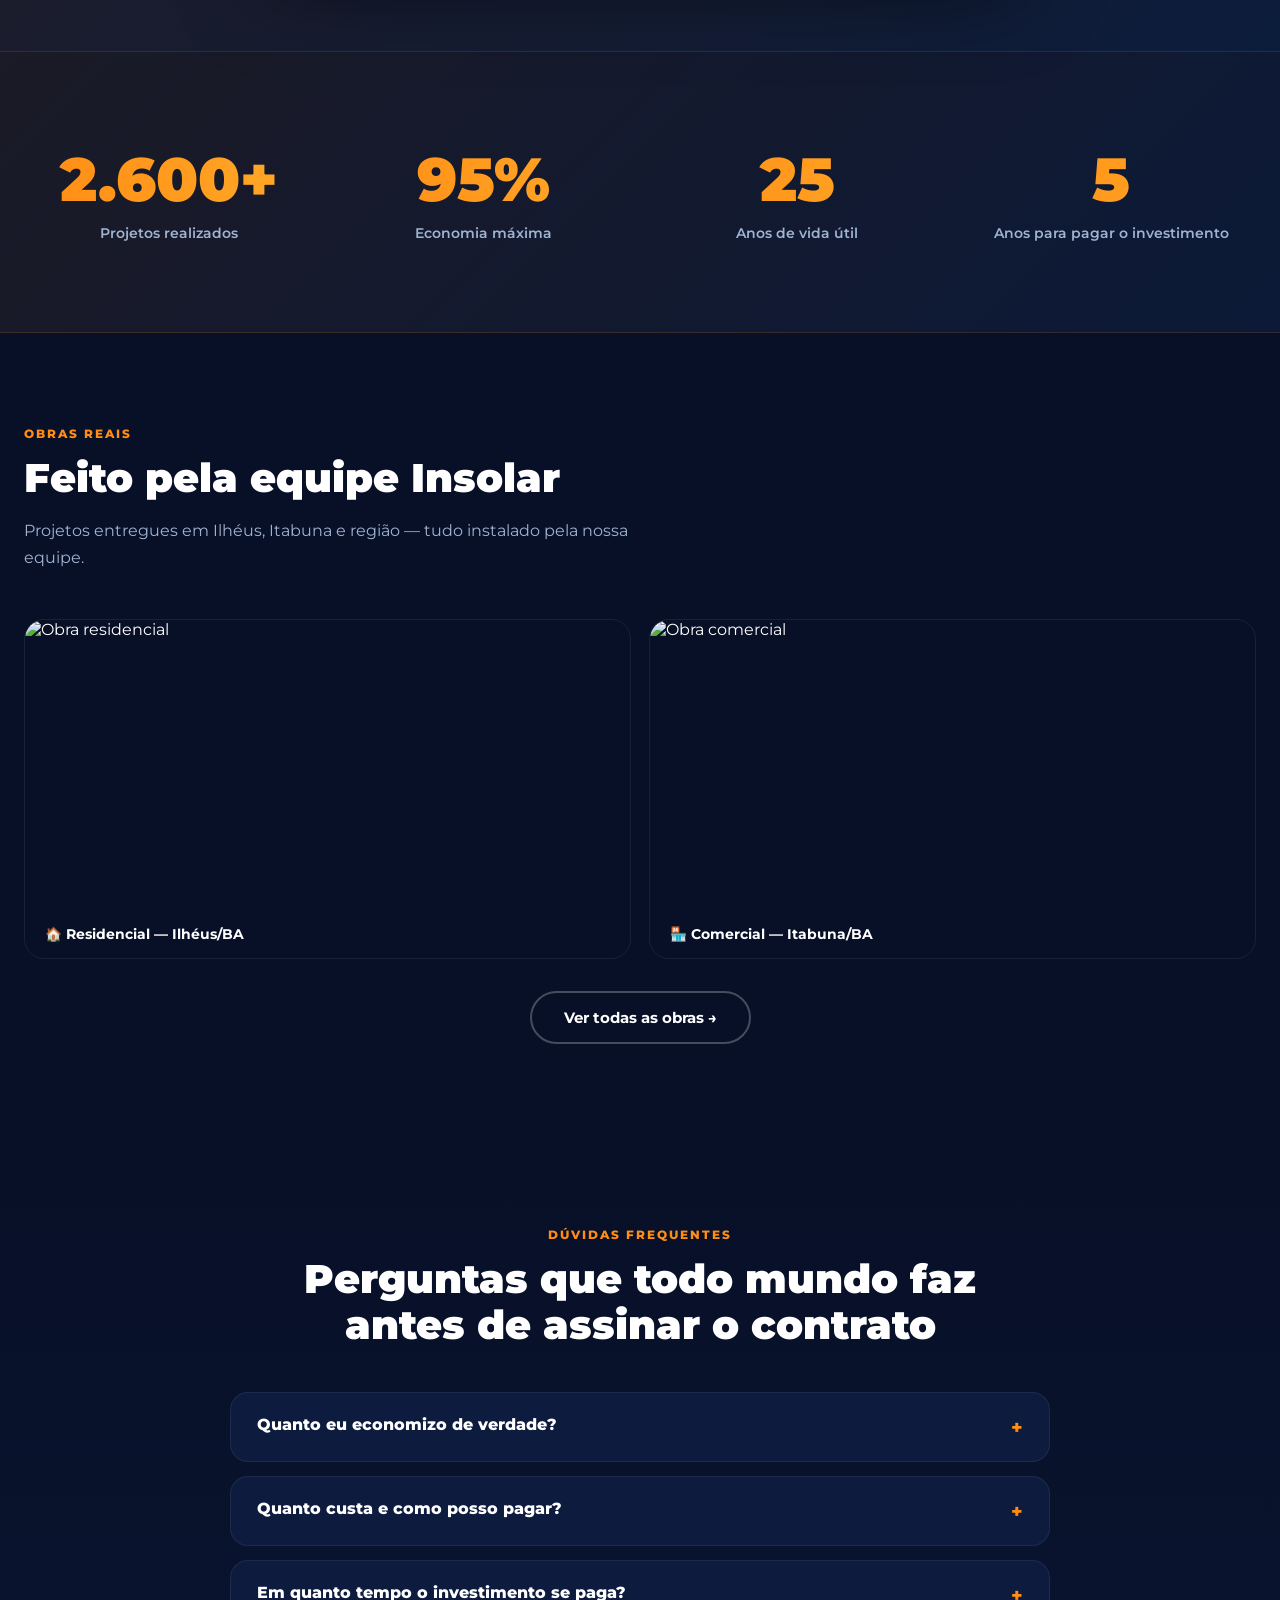
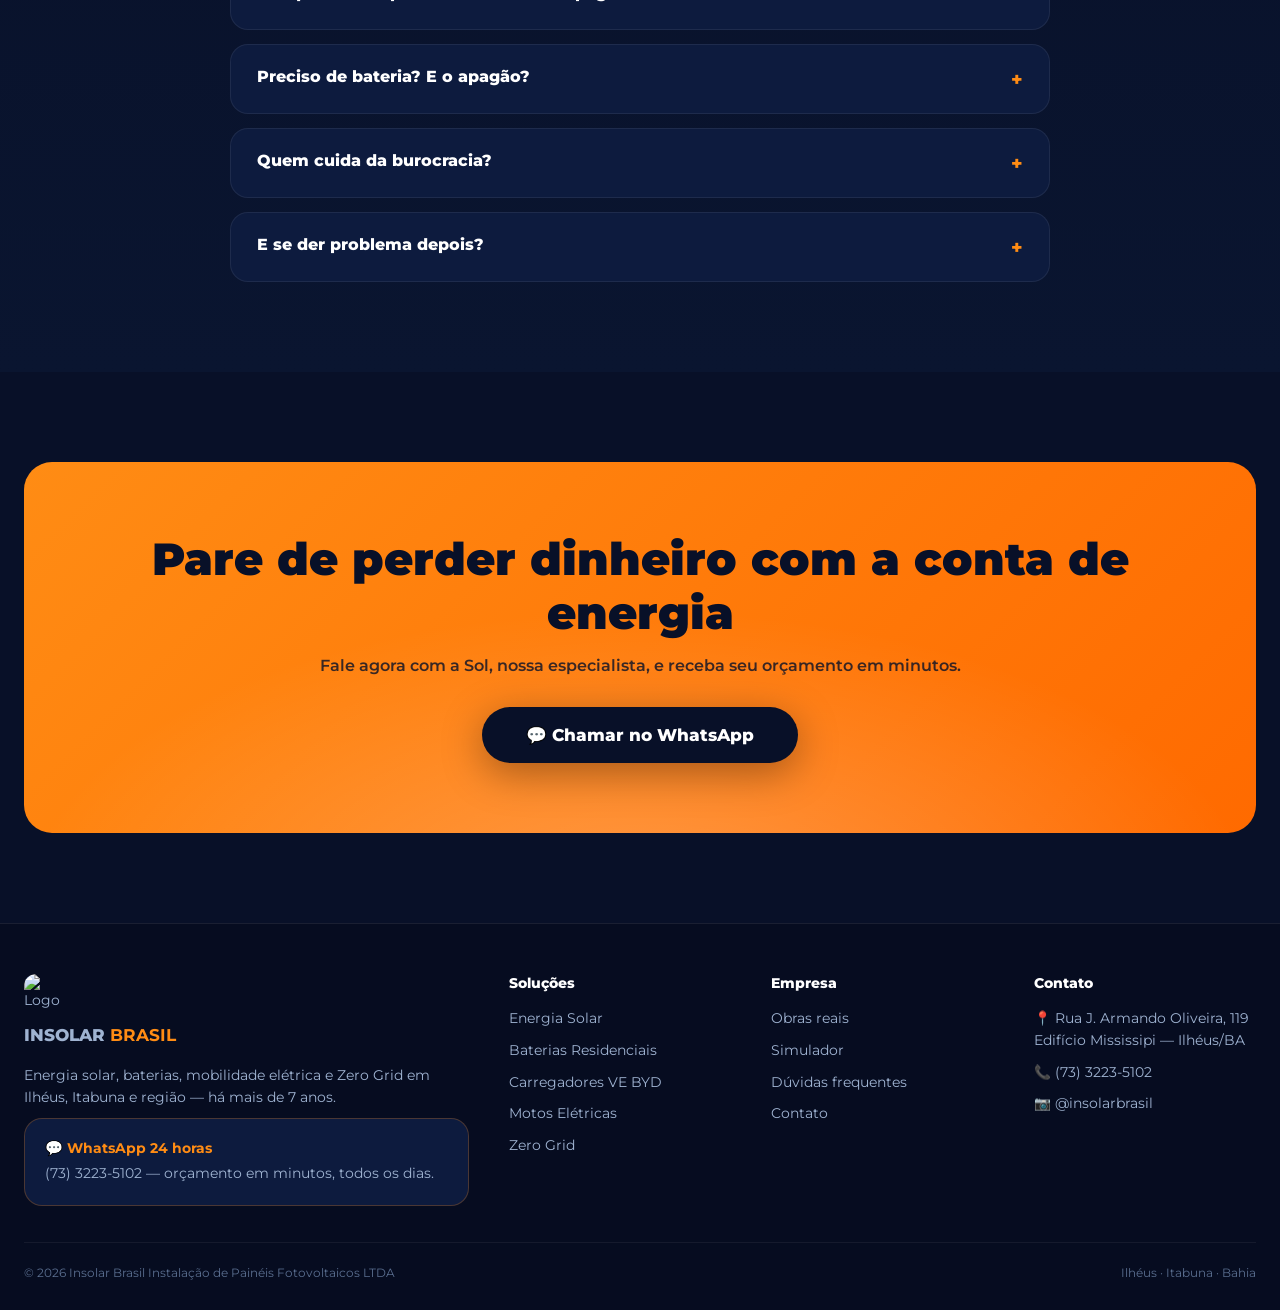
==== commit fbae781d: "Home: banner em carrossel com 5 destaques e faixa de categorias deslizando; credenciais atualizadas " ====
--- a/200.html
+++ b/200.html
@@ -140,7 +140,7 @@
 </style>
 </head>
 <body>
-<div class="topbar">⚡ ATENDIMENTO 24H NO WHATSAPP (73) 3223-5102 · +2.600 PROJETOS REALIZADOS · ILHÉUS E ITABUNA/BA</div>
+<div class="topbar">⚡ ATENDIMENTO 24H NO WHATSAPP (73) 3223-5102 · CENTENAS DE INSTALAÇÕES HOMOLOGADAS NA BAHIA · ILHÉUS E ITABUNA/BA</div>
 <header><nav class="nav">
   <a href="index.html" class="logo"><img src="logo-insolar-hd.png" alt="Logo Insolar Brasil"><span>INSOLAR <b>BRASIL</b></span></a>
   <ul class="menu">
@@ -297,7 +297,7 @@
   <div class="footer-grid">
     <div>
       <a href="index.html" class="logo" style="margin-bottom:16px"><img src="logo-insolar-hd.png" alt="Logo"><span>INSOLAR <b>BRASIL</b></span></a>
-      <p>Energia solar, baterias, mobilidade elétrica e Zero Grid em Ilhéus, Itabuna e região — desde 2016.</p>
+      <p>Energia solar, baterias, mobilidade elétrica e Zero Grid em Ilhéus, Itabuna e região — há mais de 7 anos.</p>
       <div class="footer-atend"><b>💬 WhatsApp 24 horas</b><p style="margin:0">(73) 3223-5102 — orçamento em minutos, todos os dias.</p></div>
     </div>
     <div>
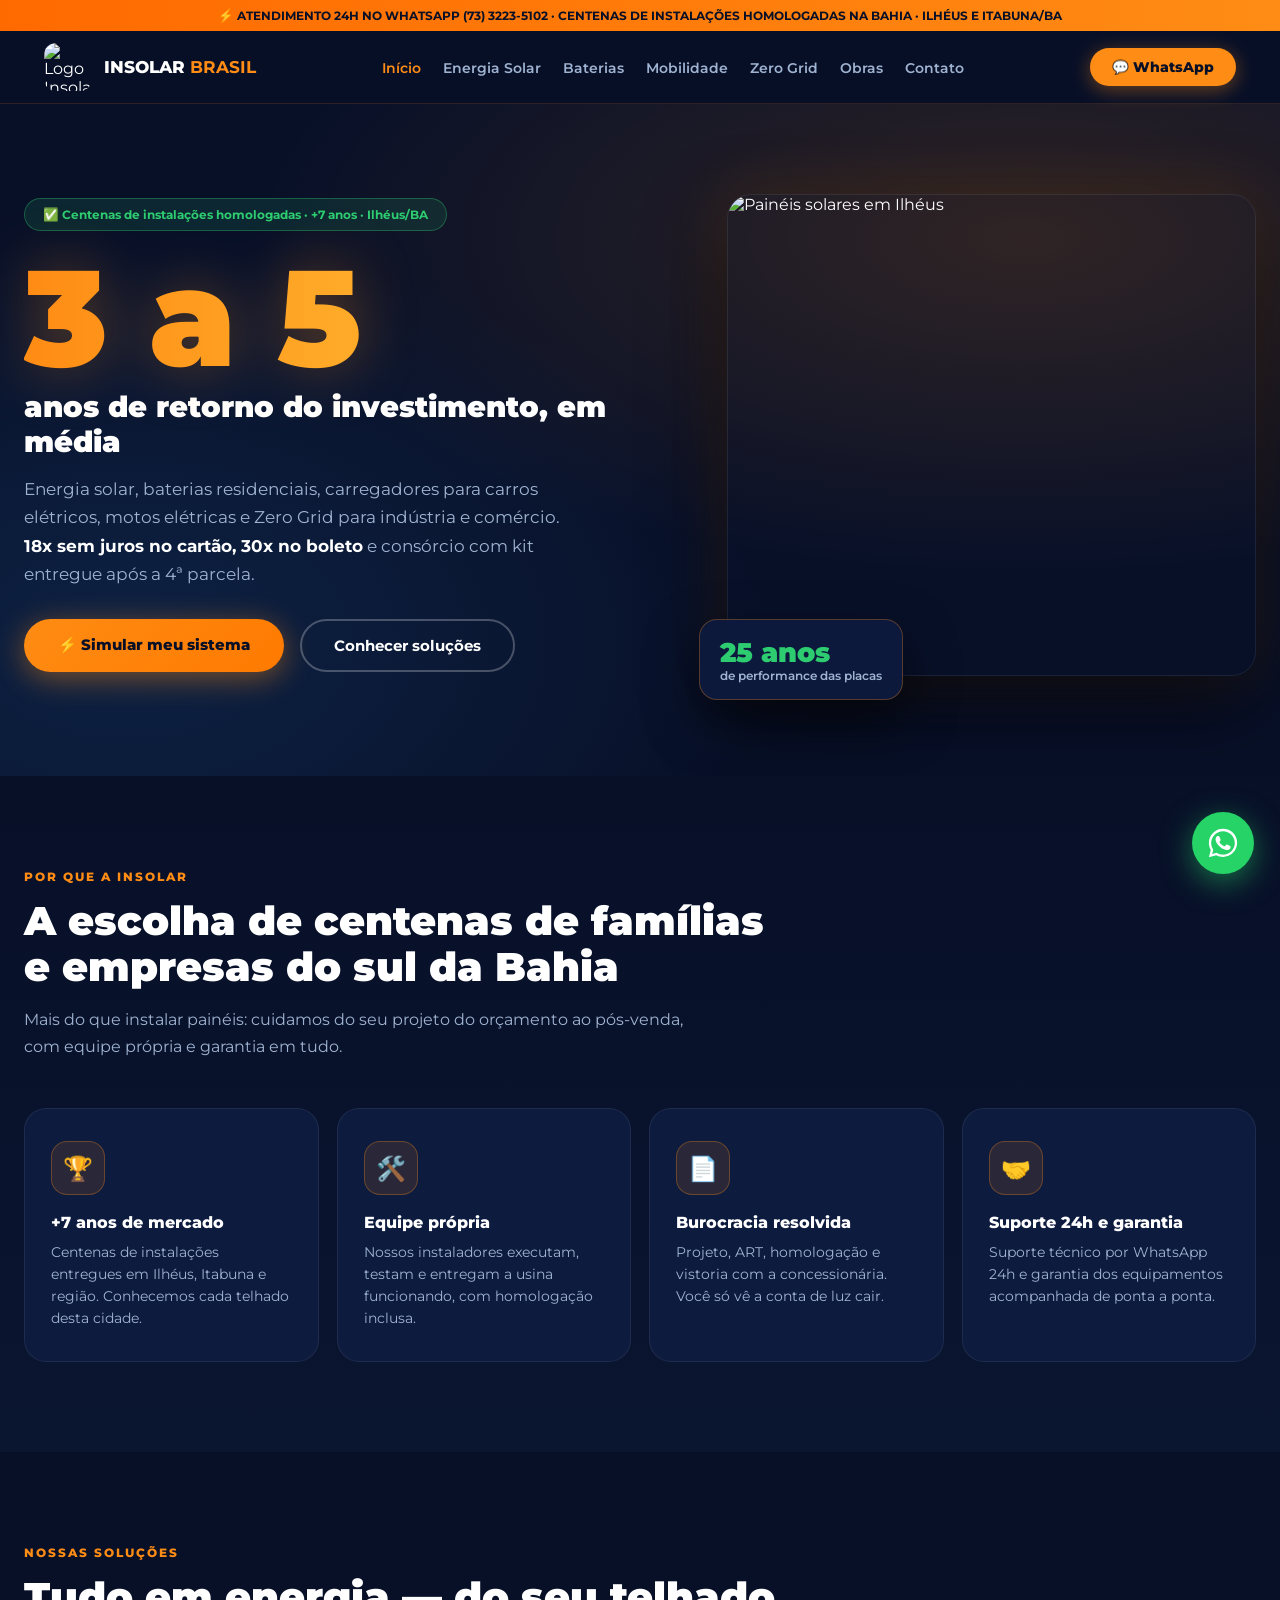
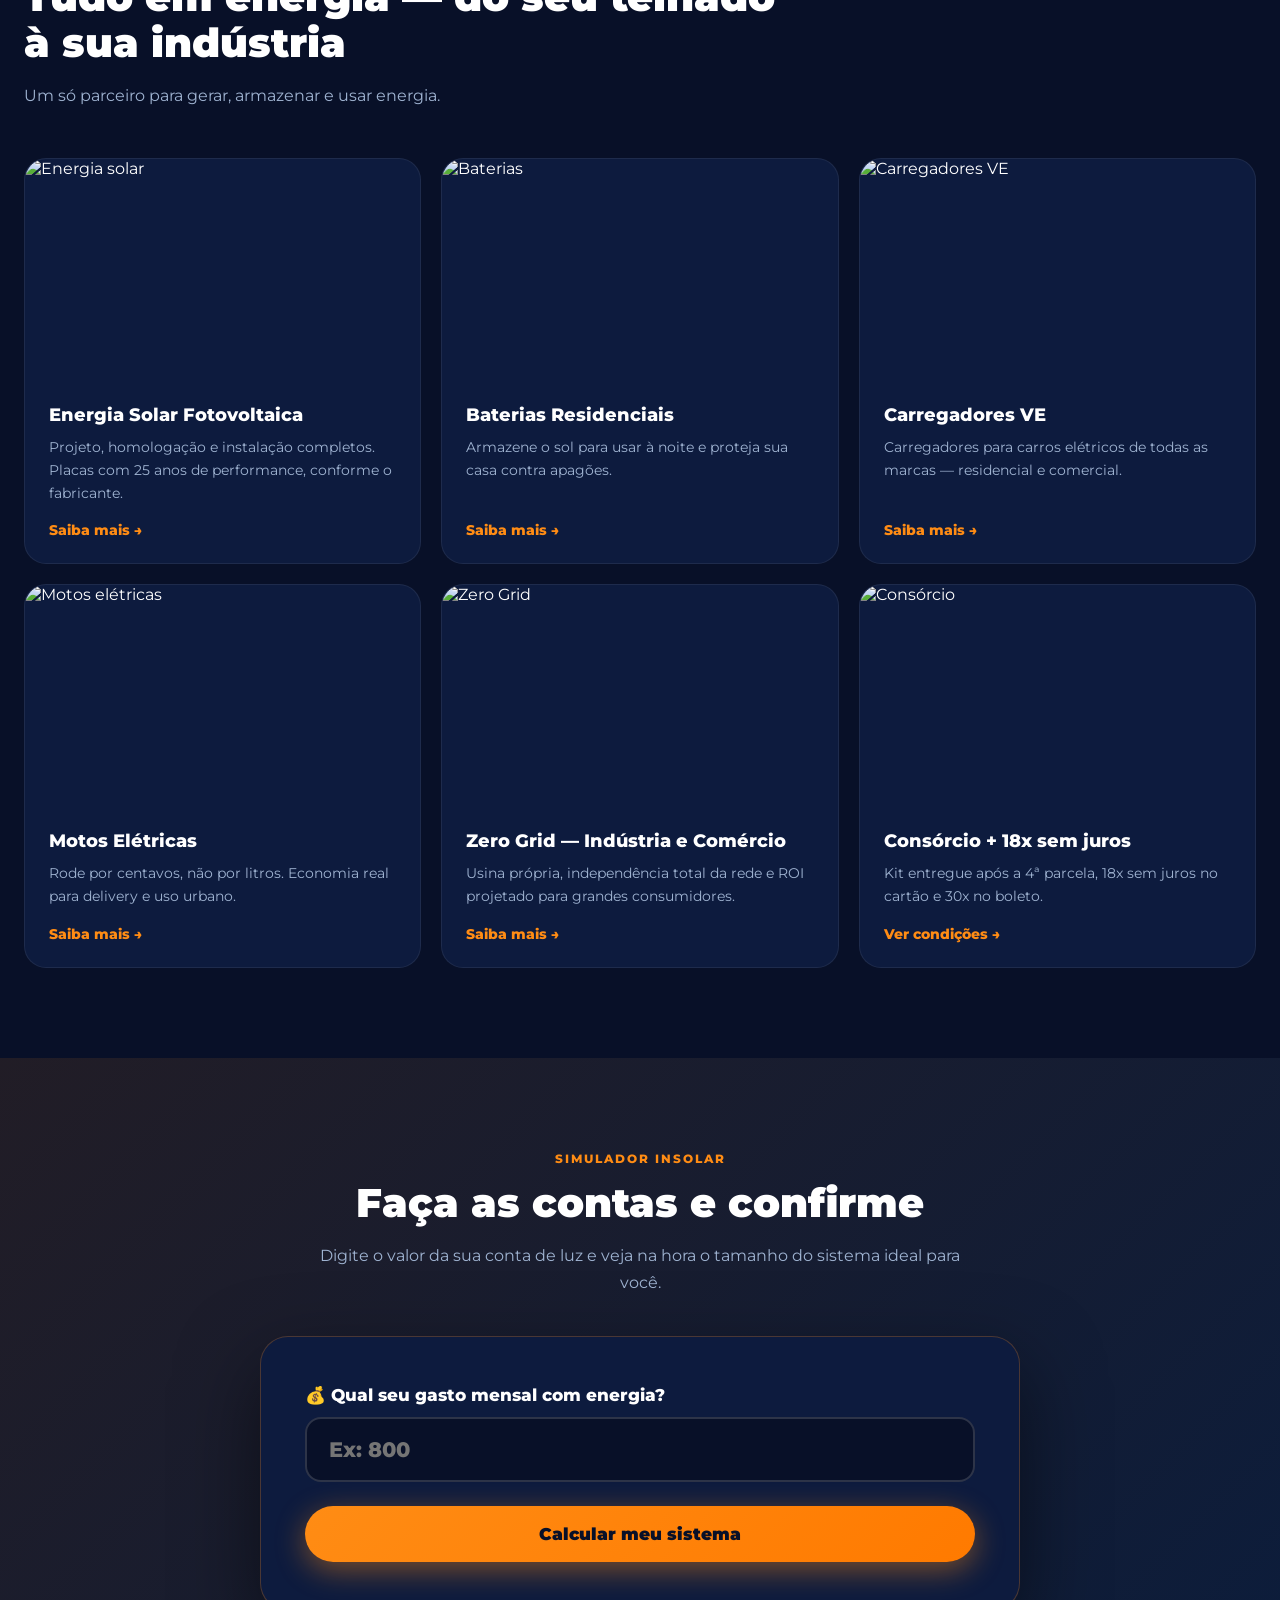
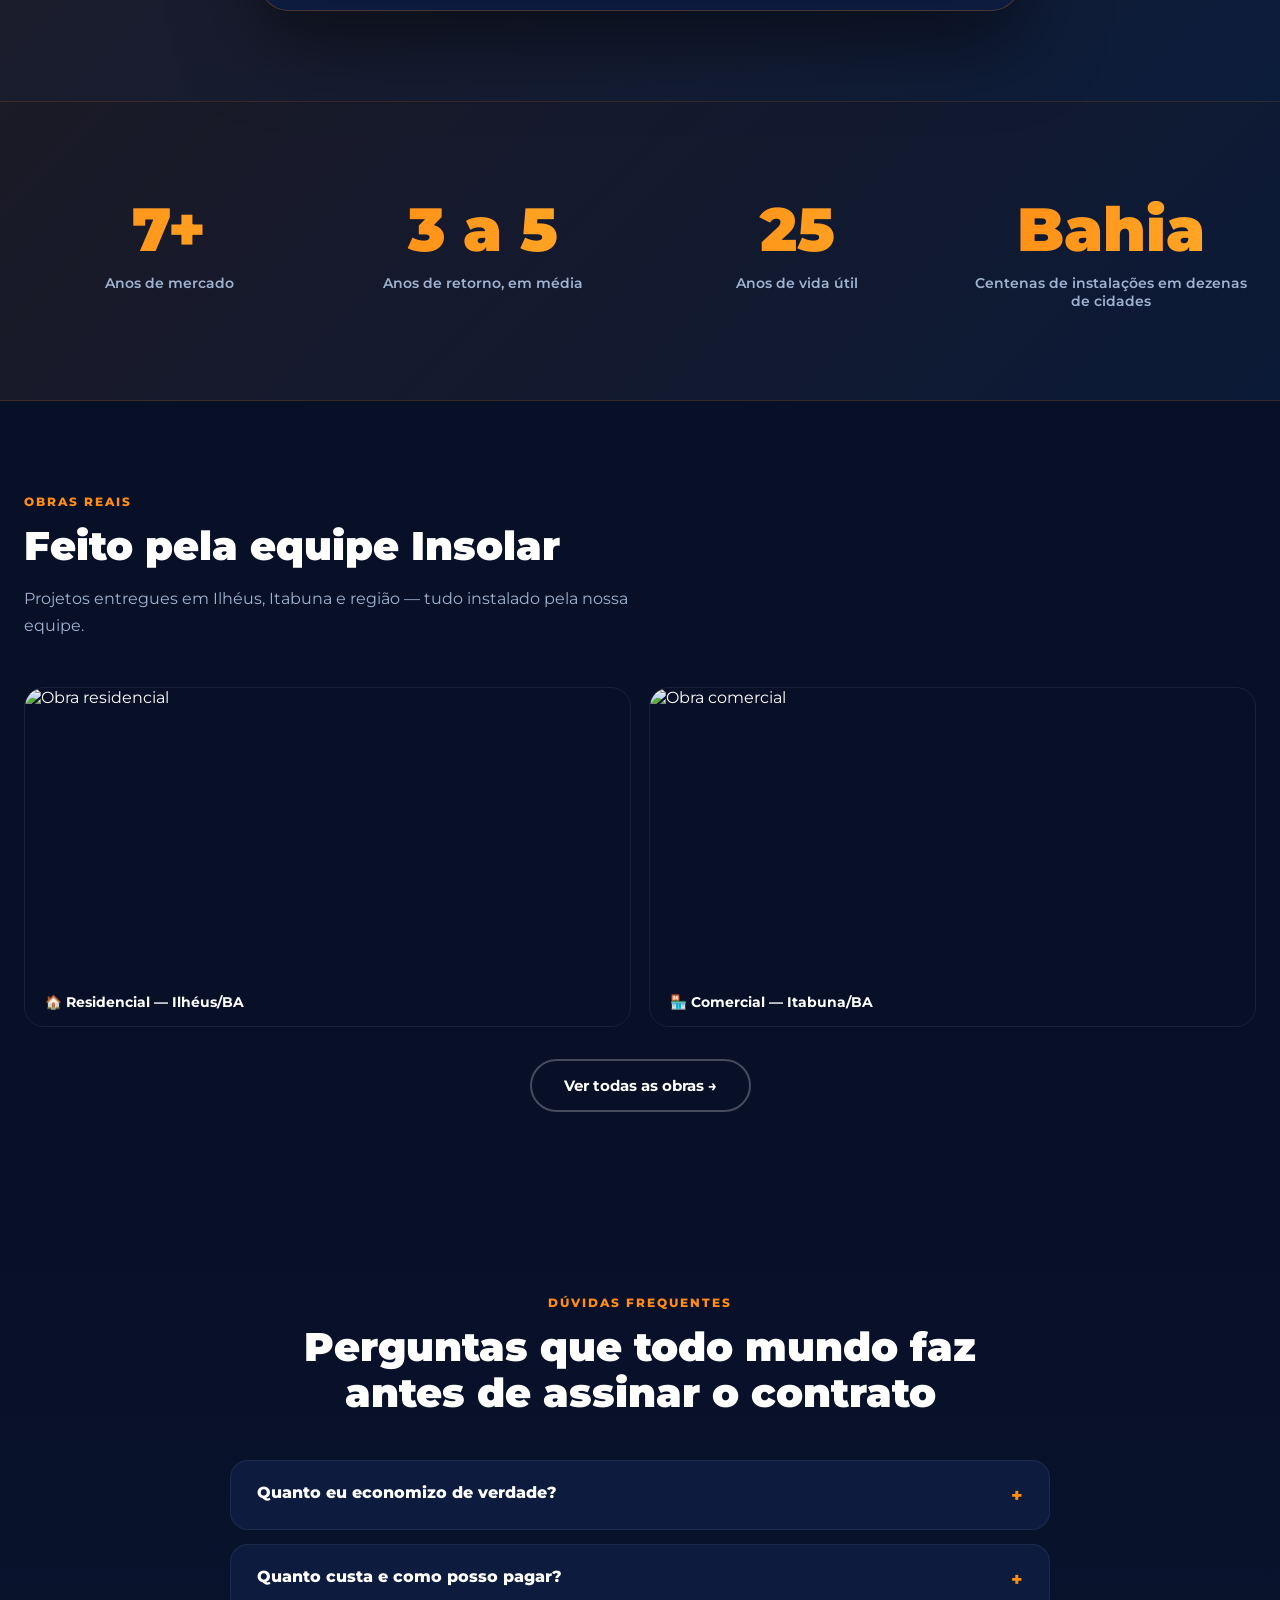
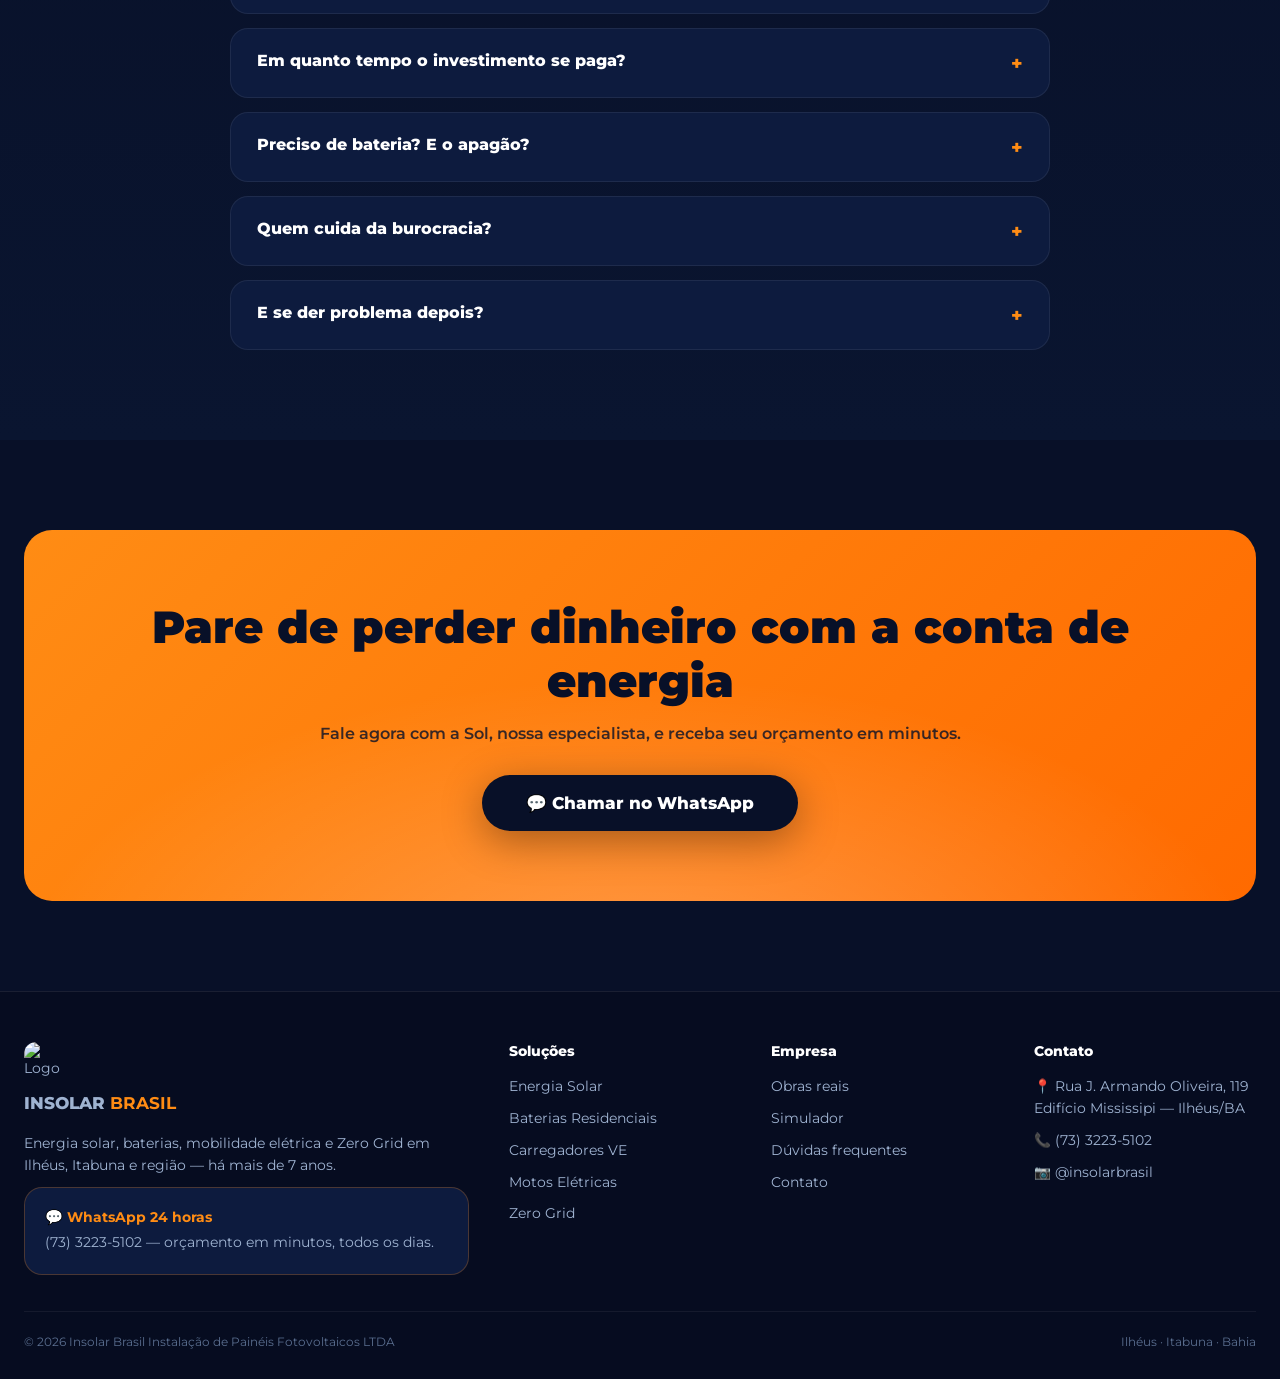
==== commit a75fee8a: "Revisão de textos: tira promessas de economia (95%), 2.600/2016, 30%, 10x e marca BYD; simulador mos" ====
--- a/200.html
+++ b/200.html
@@ -3,8 +3,8 @@
 <head>
 <meta charset="UTF-8">
 <meta name="viewport" content="width=device-width, initial-scale=1.0">
-<title>Insolar Brasil — Energia Solar em Ilhéus e Itabuna | Reduza em até 95% a conta de energia</title>
-<meta name="description" content="Energia solar, baterias, carregadores VE BYD, motos elétricas e Zero Grid em Ilhéus e região. +2.600 projetos desde 2016.">
+<title>Insolar Brasil — Energia Solar em Ilhéus e Itabuna | Energia do sol com inteligência</title>
+<meta name="description" content="Energia solar, baterias, carregadores VE, motos elétricas e Zero Grid em Ilhéus e região. Centenas de instalações em toda a Bahia.">
 <style>
 @import url('https://fonts.googleapis.com/css2?family=Montserrat:wght@400;500;600;700;800;900&display=swap');
 :root{--laranja:#FF8C14;--amarelo:#FFAA28;--azul-noite:#081028;--azul:#1B4F8A;--verde:#2ECC71;--vermelho:#FF5050;--superficie:#0D1B3E;--superficie2:#122452;--suave:#9FB3D1}
@@ -158,18 +158,18 @@
 <section class="hero">
   <div class="hero-inner">
     <div>
-      <span class="badge">✅ +2.600 projetos realizados · Desde 2016 · Ilhéus/BA</span>
-      <div class="hero-num">95%</div>
-      <div class="hero-num-lbl">de desconto na sua conta de energia</div>
+      <span class="badge">✅ Centenas de instalações homologadas · +7 anos · Ilhéus/BA</span>
+      <div class="hero-num">3 a 5</div>
+      <div class="hero-num-lbl">anos de retorno do investimento, em média</div>
       <p class="sub">Energia solar, baterias residenciais, carregadores para carros elétricos, motos elétricas e Zero Grid para indústria e comércio. <b style="color:#fff">18x sem juros no cartão, 30x no boleto</b> e consórcio com kit entregue após a 4ª parcela.</p>
       <div class="ctas">
-        <a class="btn-primary" href="#simulador">⚡ Simular minha economia</a>
+        <a class="btn-primary" href="#simulador">⚡ Simular meu sistema</a>
         <a class="btn-ghost" href="energia-solar.html">Conhecer soluções</a>
       </div>
     </div>
     <div class="hero-visual">
       <div class="frame"><img src="foto-hero-insolar.jpg" alt="Painéis solares em Ilhéus"></div>
-      <div class="float-card"><div class="n">95%</div><div class="l">de economia comprovada</div></div>
+      <div class="float-card"><div class="n">25 anos</div><div class="l">de performance das placas</div></div>
     </div>
   </div>
 </section>
@@ -177,10 +177,10 @@
 <section class="pilares">
   <div class="container">
     <span class="tag">Por que a Insolar</span>
-    <h2 class="h2">A escolha de +2.600 famílias<br>e empresas do sul da Bahia</h2>
+    <h2 class="h2">A escolha de centenas de famílias<br>e empresas do sul da Bahia</h2>
     <p class="sub">Mais do que instalar painéis: cuidamos do seu projeto do orçamento ao pós-venda, com equipe própria e garantia em tudo.</p>
     <div class="grid4">
-      <div class="pilar"><div class="ic">🏆</div><h4>Desde 2016 na região</h4><p>Mais de 2.600 projetos entregues em Ilhéus, Itabuna e região. Conhecemos cada telhado desta cidade.</p></div>
+      <div class="pilar"><div class="ic">🏆</div><h4>+7 anos de mercado</h4><p>Centenas de instalações entregues em Ilhéus, Itabuna e região. Conhecemos cada telhado desta cidade.</p></div>
       <div class="pilar"><div class="ic">🛠️</div><h4>Equipe própria</h4><p>Nossos instaladores executam, testam e entregam a usina funcionando, com homologação inclusa.</p></div>
       <div class="pilar"><div class="ic">📄</div><h4>Burocracia resolvida</h4><p>Projeto, ART, homologação e vistoria com a concessionária. Você só vê a conta de luz cair.</p></div>
       <div class="pilar"><div class="ic">🤝</div><h4>Suporte 24h e garantia</h4><p>Suporte técnico por WhatsApp 24h e garantia dos equipamentos acompanhada de ponta a ponta.</p></div>
@@ -194,9 +194,9 @@
     <h2 class="h2">Tudo em energia — do seu telhado<br>à sua indústria</h2>
     <p class="sub">Um só parceiro para gerar, armazenar e usar energia.</p>
     <div class="grid3">
-      <div class="pcard"><div class="pimg"><img src="foto-produto-paineis.jpg" alt="Energia solar"></div><div class="pbody"><h3>Energia Solar Fotovoltaica</h3><p>Economia de até 95% na conta de luz, valorização do imóvel e vida útil de 25 anos.</p><a class="blink" href="energia-solar.html">Saiba mais →</a></div></div>
+      <div class="pcard"><div class="pimg"><img src="foto-produto-paineis.jpg" alt="Energia solar"></div><div class="pbody"><h3>Energia Solar Fotovoltaica</h3><p>Projeto, homologação e instalação completos. Placas com 25 anos de performance, conforme o fabricante.</p><a class="blink" href="energia-solar.html">Saiba mais →</a></div></div>
       <div class="pcard"><div class="pimg"><img src="foto-produto-bateria.jpg" alt="Baterias"></div><div class="pbody"><h3>Baterias Residenciais</h3><p>Armazene o sol para usar à noite e proteja sua casa contra apagões.</p><a class="blink" href="baterias.html">Saiba mais →</a></div></div>
-      <div class="pcard"><div class="pimg"><img src="foto-produto-carregador.jpg" alt="Carregadores VE"></div><div class="pbody"><h3>Carregadores VE BYD</h3><p>Carregadores para carros elétricos BYD e demais marcas — residencial e comercial.</p><a class="blink" href="mobilidade.html">Saiba mais →</a></div></div>
+      <div class="pcard"><div class="pimg"><img src="foto-produto-carregador.jpg" alt="Carregadores VE"></div><div class="pbody"><h3>Carregadores VE</h3><p>Carregadores para carros elétricos de todas as marcas — residencial e comercial.</p><a class="blink" href="mobilidade.html">Saiba mais →</a></div></div>
       <div class="pcard"><div class="pimg"><img src="foto-produto-moto.jpg" alt="Motos elétricas"></div><div class="pbody"><h3>Motos Elétricas</h3><p>Rode por centavos, não por litros. Economia real para delivery e uso urbano.</p><a class="blink" href="mobilidade.html">Saiba mais →</a></div></div>
       <div class="pcard"><div class="pimg"><img src="foto-produto-zerogrid.jpg" alt="Zero Grid"></div><div class="pbody"><h3>Zero Grid — Indústria e Comércio</h3><p>Usina própria, independência total da rede e ROI projetado para grandes consumidores.</p><a class="blink" href="zero-grid.html">Saiba mais →</a></div></div>
       <div class="pcard"><div class="pimg"><img src="hero-paineis.jpg" alt="Consórcio"></div><div class="pbody"><h3>Consórcio + 18x sem juros</h3><p>Kit entregue após a 4ª parcela, 18x sem juros no cartão e 30x no boleto.</p><a class="blink" href="contato.html">Ver condições →</a></div></div>
@@ -209,19 +209,19 @@
     <div style="text-align:center;margin-bottom:40px">
       <span class="tag">Simulador Insolar</span>
       <h2 class="h2">Faça as contas e confirme</h2>
-      <p class="sub" style="margin:0 auto">Digite o valor da sua conta de luz e veja na hora quanto você deixa de pagar.</p>
+      <p class="sub" style="margin:0 auto">Digite o valor da sua conta de luz e veja na hora o tamanho do sistema ideal para você.</p>
     </div>
     <div class="sim-box">
       <label for="gasto">💰 Qual seu gasto mensal com energia?</label>
       <input type="text" id="gasto" inputmode="numeric" placeholder="Ex: 800" oninput="simular()">
-      <button class="btn-simular" onclick="simular()">Calcular minha economia</button>
+      <button class="btn-simular" onclick="simular()">Calcular meu sistema</button>
       <div class="sim-res" id="resultado">
         <div class="sim-grid">
-          <div class="sim-item"><div class="v" id="r-mes">—</div><div class="l">Economia por mês</div></div>
-          <div class="sim-item"><div class="v" id="r-ano">—</div><div class="l">Economia por ano</div></div>
-          <div class="sim-item"><div class="v" id="r-kit">—</div><div class="l">Kit estimado</div></div>
+          <div class="sim-item"><div class="v" id="r-mes">—</div><div class="l">Placas de 550 W</div></div>
+          <div class="sim-item"><div class="v" id="r-ano">—</div><div class="l">Área no telhado</div></div>
+          <div class="sim-item"><div class="v" id="r-kit">—</div><div class="l">Potência do sistema</div></div>
         </div>
-        <p class="sim-nota">*Estimativa: até 95% de economia (média de 90%). Valor exato na visita técnica gratuita.</p>
+        <p class="sim-nota">*Estimativa para Ilhéus e região. O retorno do investimento é, em média, de 3 a 5 anos, e depois são mais de 20 anos de energia praticamente gratuita. Valores exatos só depois da visita técnica.</p>
         <div class="sim-cta"><a class="btn-primary" href="https://wa.me/557332235102?text=Ol%C3%A1!%20Simulei%20no%20site%20e%20quero%20meu%20or%C3%A7amento%20exato" target="_blank">Quero meu orçamento exato →</a></div>
       </div>
     </div>
@@ -231,20 +231,20 @@
 function simular(){
   var raw=document.getElementById('gasto').value.replace(/\D/g,'');
   if(!raw){document.getElementById('resultado').classList.remove('show');return}
-  var g=parseFloat(raw),e=g*0.90,k=Math.max(1,Math.round(g/130));
-  document.getElementById('r-mes').textContent='R$ '+Math.round(e).toLocaleString('pt-BR');
-  document.getElementById('r-ano').textContent='R$ '+Math.round(e*12).toLocaleString('pt-BR');
-  document.getElementById('r-kit').textContent=k+' kWp';
+  var g=parseFloat(raw),kwh=g/0.95,p=Math.max(1,Math.ceil(kwh/117/0.55));
+  document.getElementById('r-mes').textContent=p+' placas';
+  document.getElementById('r-ano').textContent=Math.round(p*2.6).toLocaleString('pt-BR')+' m²';
+  document.getElementById('r-kit').textContent=(p*0.55).toLocaleString('pt-BR',{minimumFractionDigits:1,maximumFractionDigits:1})+' kWp';
   document.getElementById('resultado').classList.add('show');
 }
 </script>
 
 <section class="numeros">
   <div class="container"><div class="grid4n">
-    <div><div class="num">2.600+</div><div class="lbl">Projetos realizados</div></div>
-    <div><div class="num">95%</div><div class="lbl">Economia máxima</div></div>
+    <div><div class="num">7+</div><div class="lbl">Anos de mercado</div></div>
+    <div><div class="num">3 a 5</div><div class="lbl">Anos de retorno, em média</div></div>
     <div><div class="num">25</div><div class="lbl">Anos de vida útil</div></div>
-    <div><div class="num">5</div><div class="lbl">Anos para pagar o investimento</div></div>
+    <div><div class="num">Bahia</div><div class="lbl">Centenas de instalações em dezenas de cidades</div></div>
   </div></div>
 </section>
 
@@ -268,7 +268,7 @@
       <h2 class="h2">Perguntas que todo mundo faz<br>antes de assinar o contrato</h2>
     </div>
     <div class="faq-lista">
-      <div class="faq-item"><button class="faq-q" onclick="tf(this)">Quanto eu economizo de verdade? <span class="seta">+</span></button><div class="faq-r"><p>Entre 50% e 95% da conta. Em Ilhéus a irradiação é uma das melhores do Brasil — o sistema trabalha quase o ano inteiro na capacidade máxima.</p></div></div>
+      <div class="faq-item"><button class="faq-q" onclick="tf(this)">Quanto eu economizo de verdade? <span class="seta">+</span></button><div class="faq-r"><p>Depende do seu consumo, do telhado e da tarifa. Por isso a gente faz a simulação com a sua conta de luz. Em média, o sistema se paga em 3 a 5 anos e depois são mais de 20 anos de energia praticamente gratuita.</p></div></div>
       <div class="faq-item"><button class="faq-q" onclick="tf(this)">Quanto custa e como posso pagar? <span class="seta">+</span></button><div class="faq-r"><p>Depende do consumo — o simulador acima dá a estimativa na hora. 18x sem juros no cartão, 30x no boleto, financiamento com 6 meses de carência ou consórcio (kit após a 4ª parcela).</p></div></div>
       <div class="faq-item"><button class="faq-q" onclick="tf(this)">Em quanto tempo o investimento se paga? <span class="seta">+</span></button><div class="faq-r"><p>Em média de 3 a 5 anos. Como os painéis duram 25 anos, você passa cerca de 20 anos praticamente sem conta de luz.</p></div></div>
       <div class="faq-item"><button class="faq-q" onclick="tf(this)">Preciso de bateria? E o apagão? <span class="seta">+</span></button><div class="faq-r"><p>Sem bateria, o sistema desliga no apagão (segurança da rede). Com baterias residenciais, sua casa continua energizada. Fale com a gente sobre o kit com armazenamento.</p></div></div>
@@ -304,7 +304,7 @@
       <h5>Soluções</h5>
       <a href="energia-solar.html">Energia Solar</a>
       <a href="baterias.html">Baterias Residenciais</a>
-      <a href="mobilidade.html">Carregadores VE BYD</a>
+      <a href="mobilidade.html">Carregadores VE</a>
       <a href="mobilidade.html">Motos Elétricas</a>
       <a href="zero-grid.html">Zero Grid</a>
     </div>
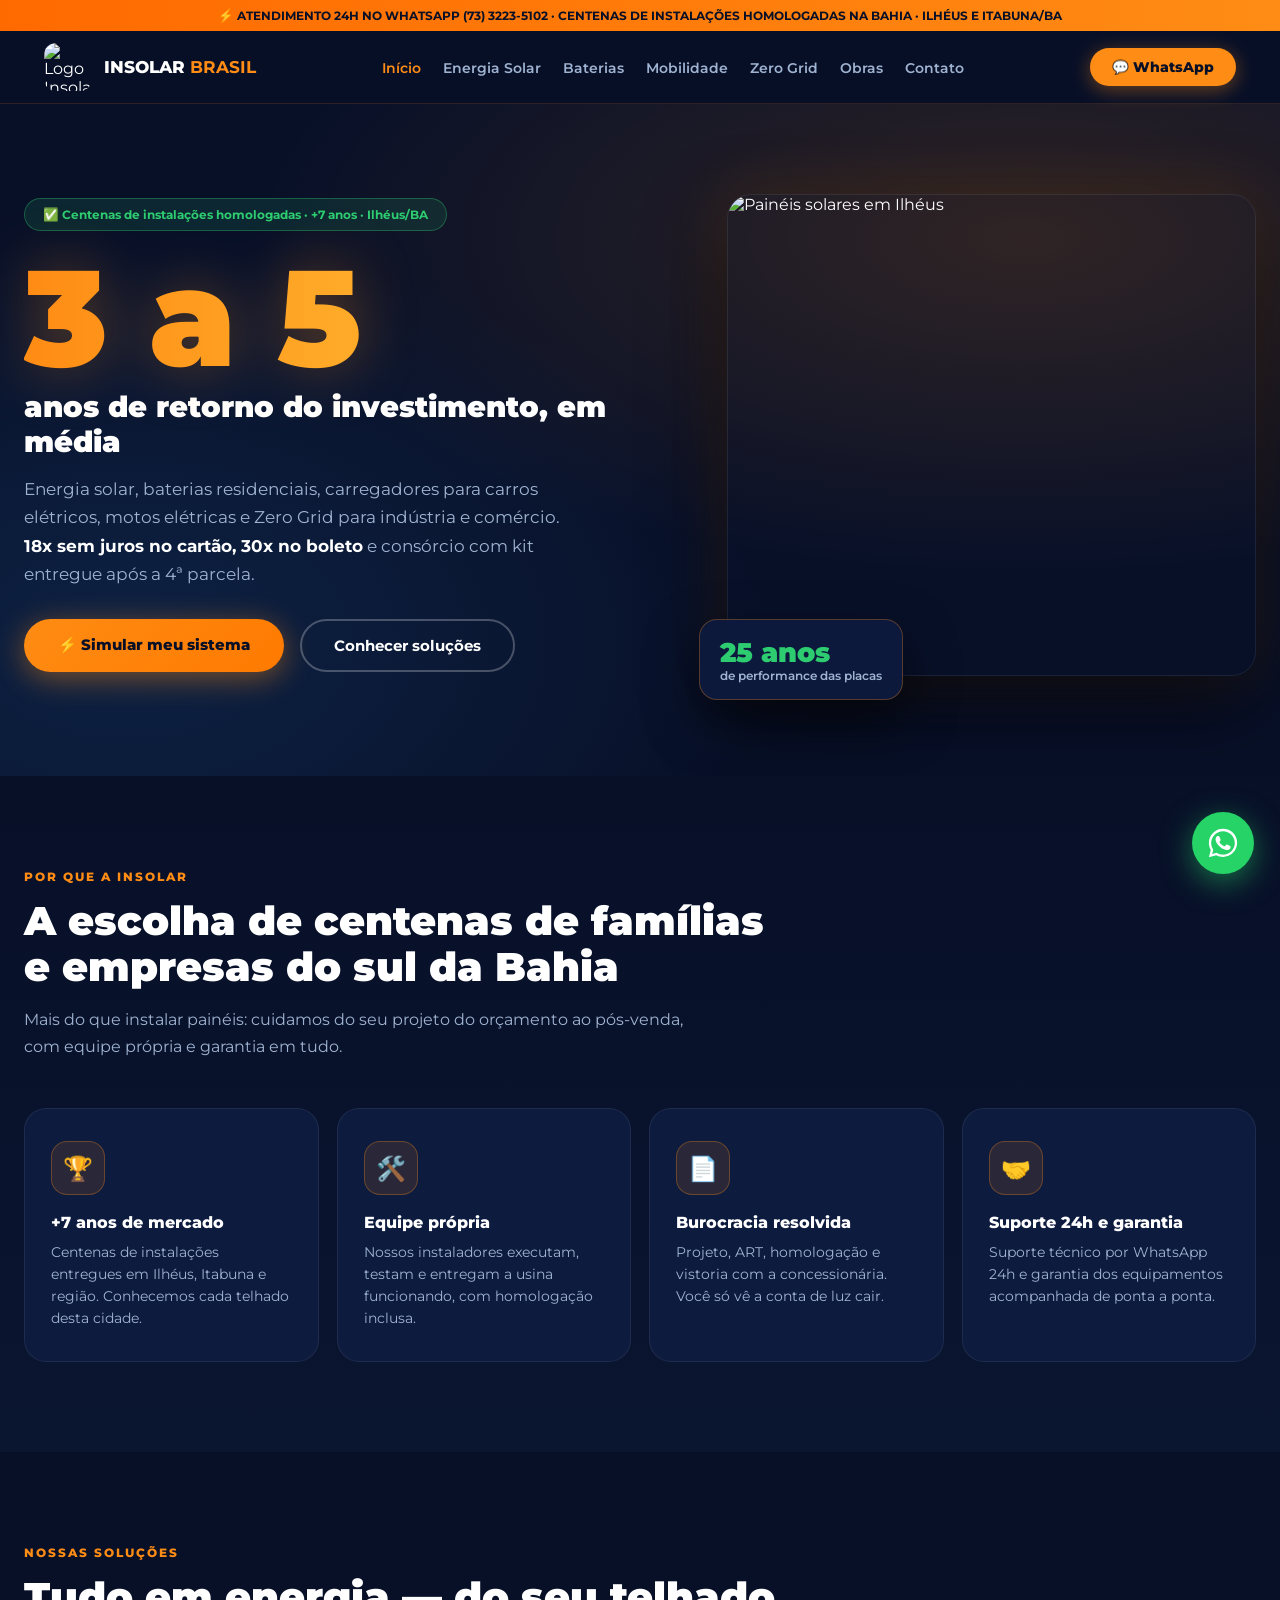
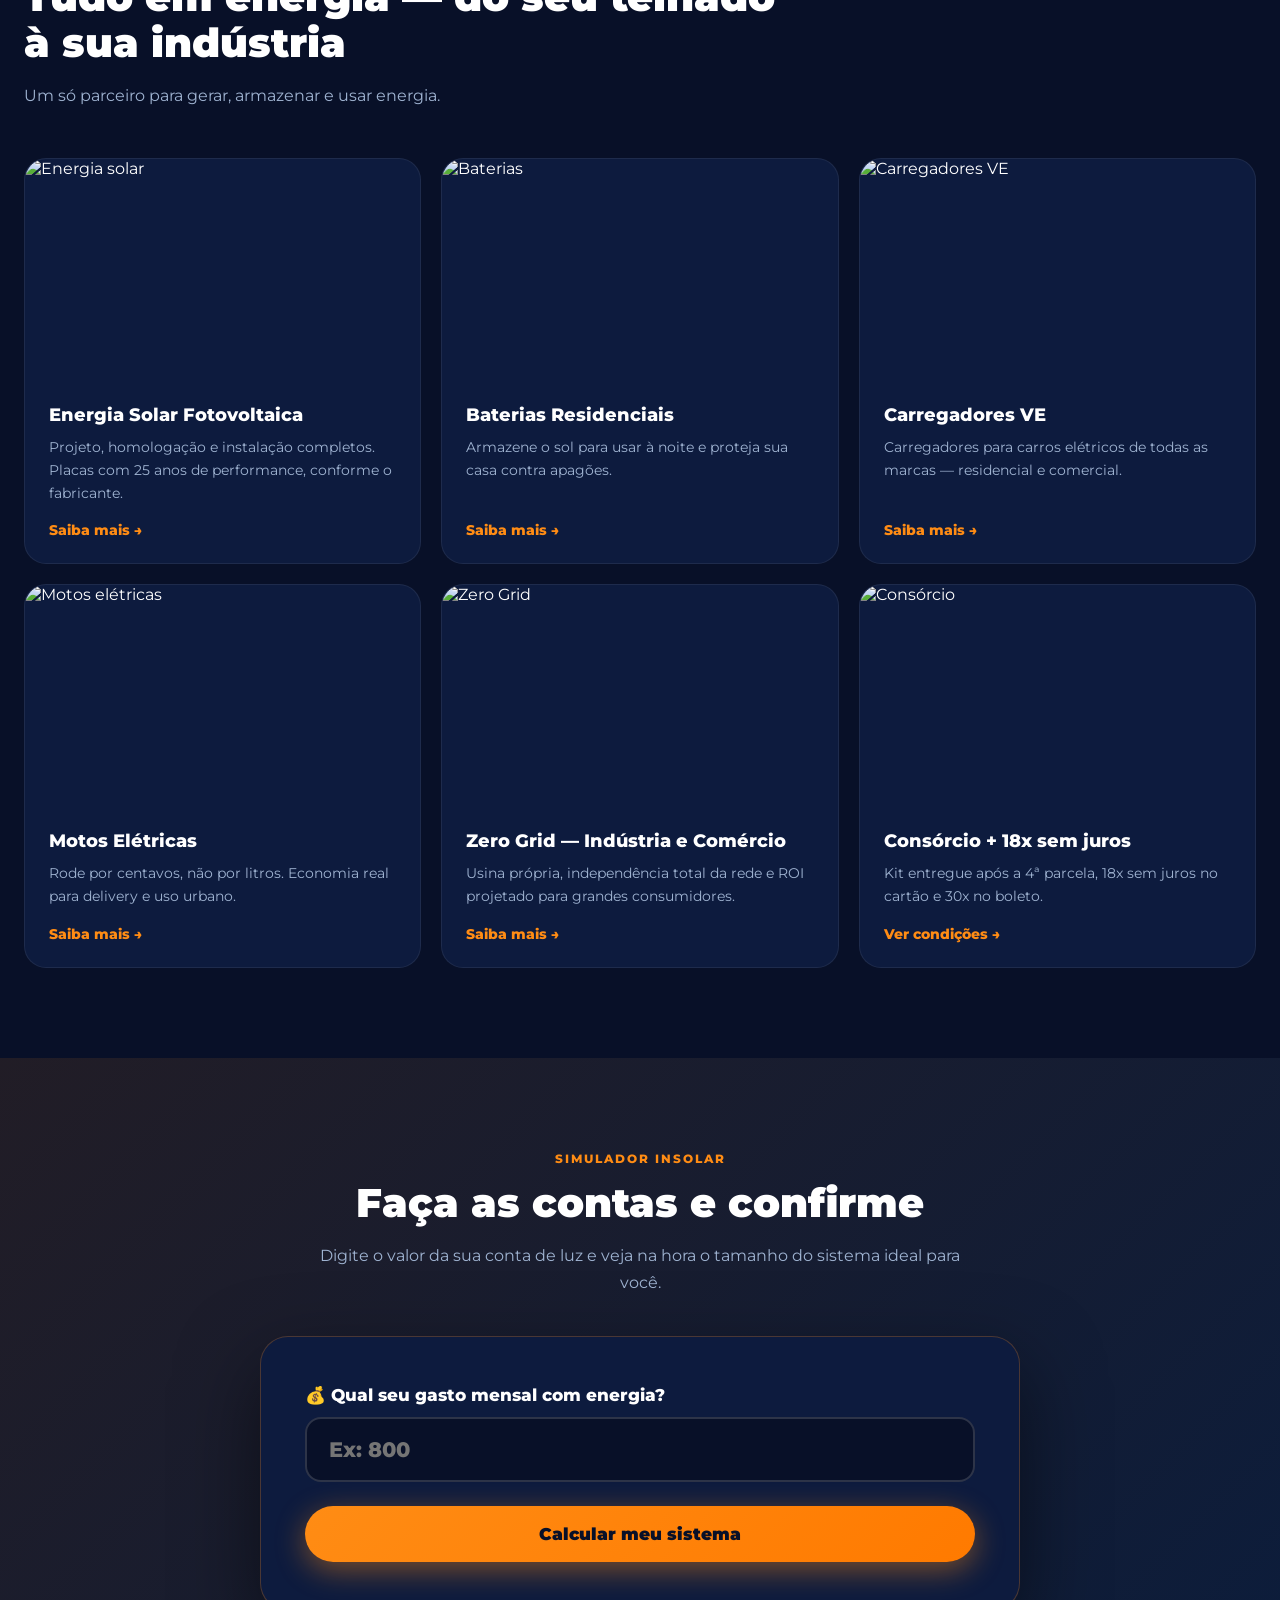
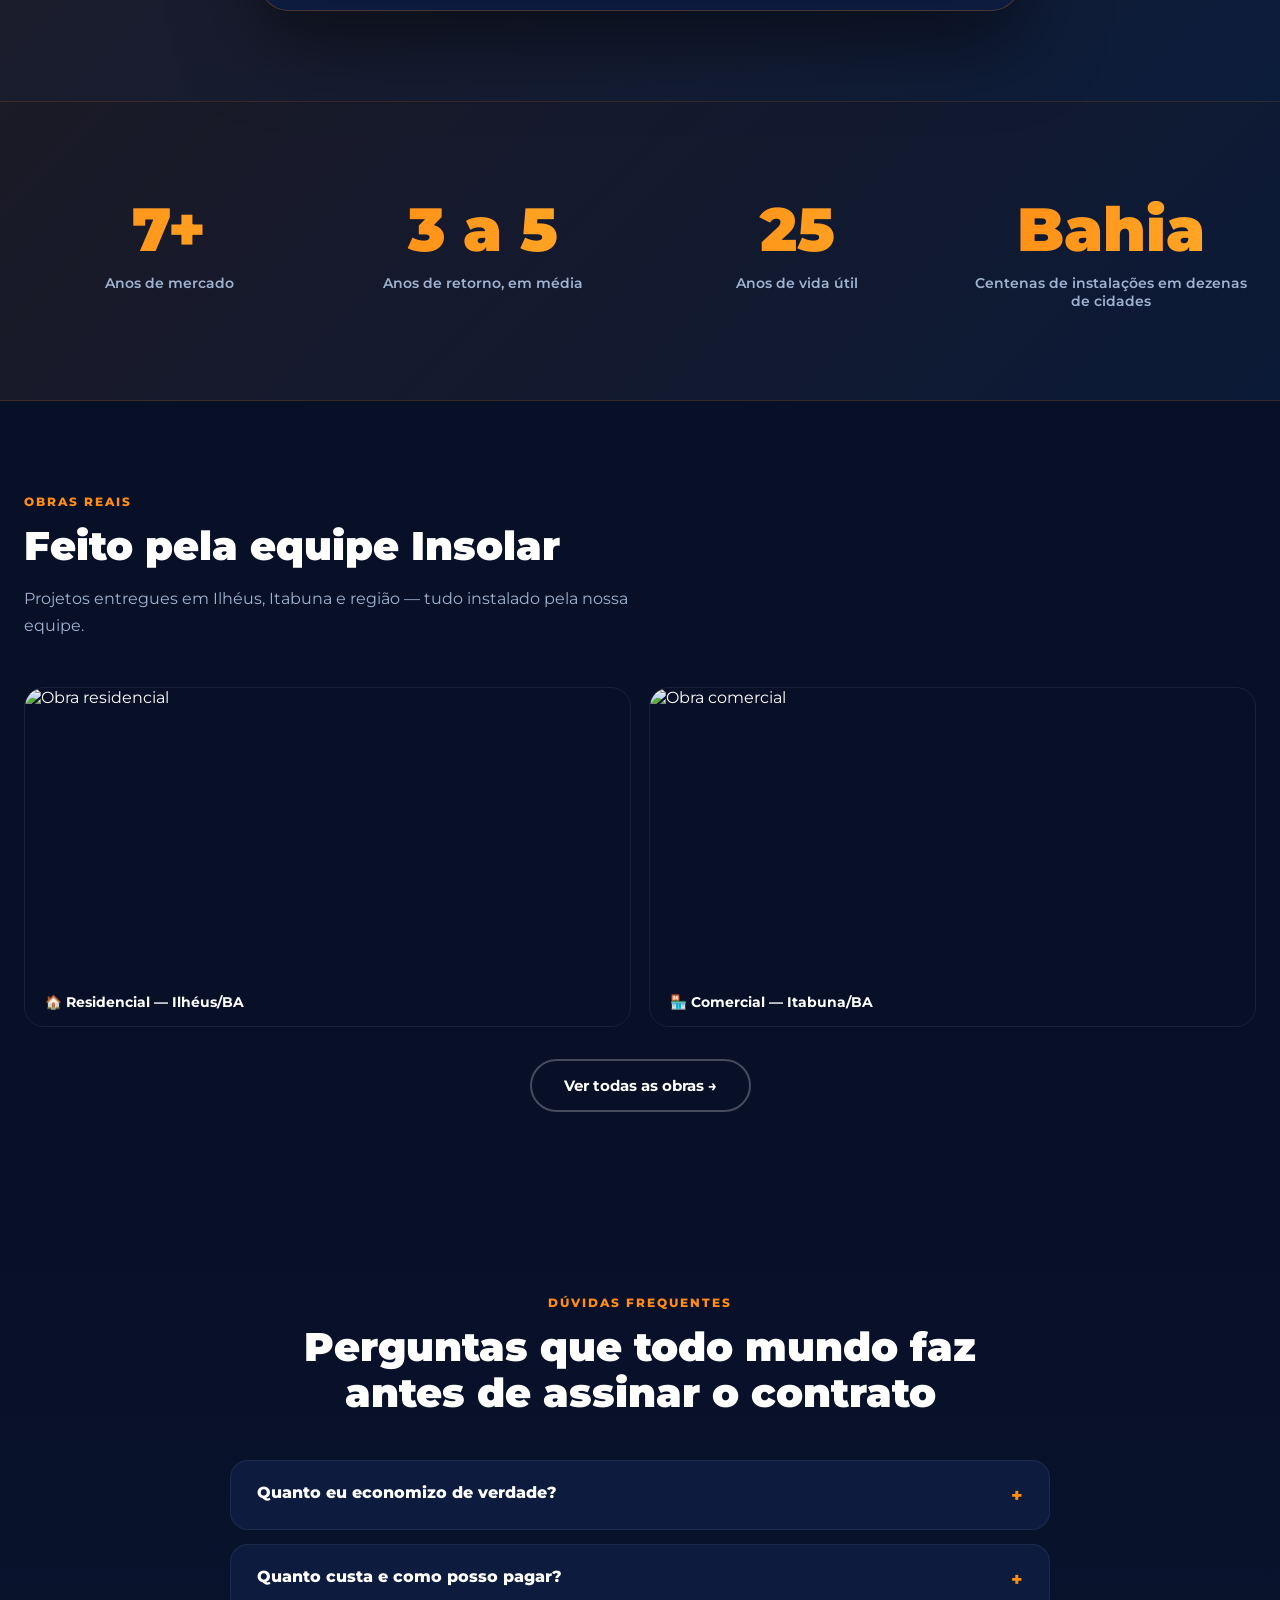
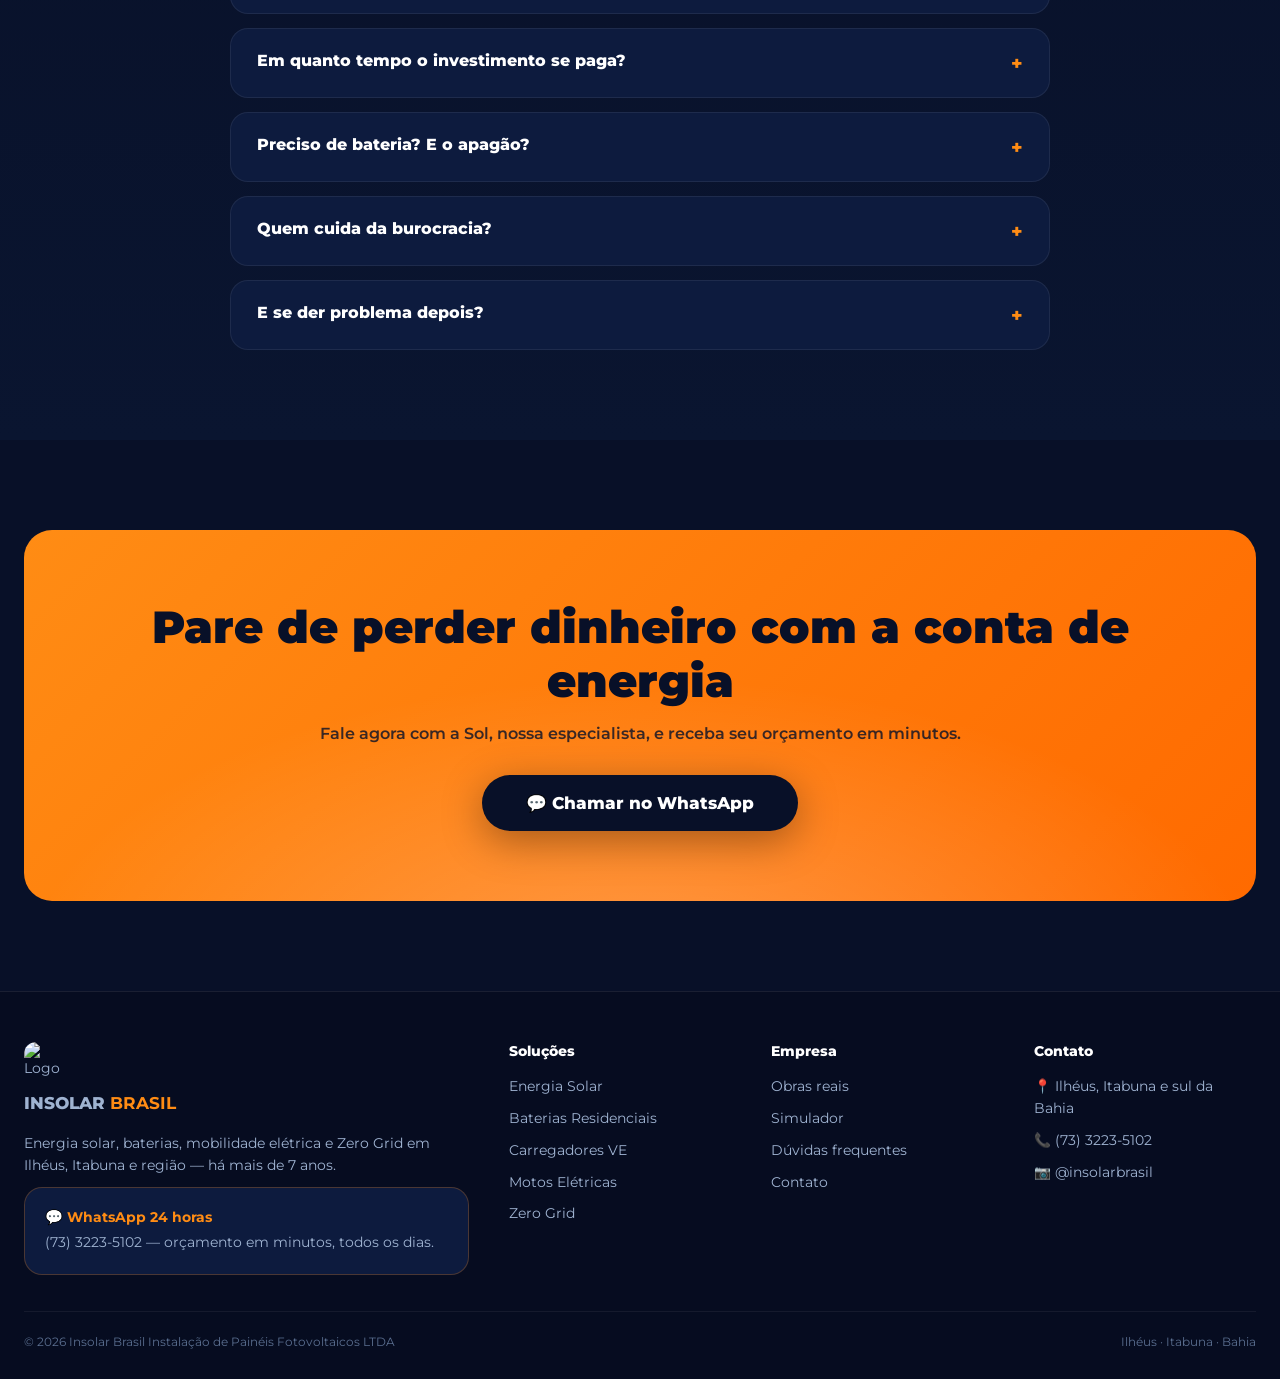
==== commit 5b78d2ea: "Remove endereço (Rua J. Armando Oliveira / Ed. Mississipi) e mapa de todas as páginas; contato mostr" ====
--- a/200.html
+++ b/200.html
@@ -142,15 +142,15 @@
 <body>
 <div class="topbar">⚡ ATENDIMENTO 24H NO WHATSAPP (73) 3223-5102 · CENTENAS DE INSTALAÇÕES HOMOLOGADAS NA BAHIA · ILHÉUS E ITABUNA/BA</div>
 <header><nav class="nav">
-  <a href="index.html" class="logo"><img src="logo-insolar-hd.png" alt="Logo Insolar Brasil"><span>INSOLAR <b>BRASIL</b></span></a>
+  <a href="https://htmlpreview.github.io/?https://raw.githubusercontent.com/insolarbrasiladm-prog/insolar-brasil-site/revisao-claude/index.html" class="logo"><img src="logo-insolar-hd.png" alt="Logo Insolar Brasil"><span>INSOLAR <b>BRASIL</b></span></a>
   <ul class="menu">
-    <li><a href="index.html" class="ativo">Início</a></li>
-    <li><a href="energia-solar.html">Energia Solar</a></li>
-    <li><a href="baterias.html">Baterias</a></li>
-    <li><a href="mobilidade.html">Mobilidade</a></li>
-    <li><a href="zero-grid.html">Zero Grid</a></li>
-    <li><a href="obras.html">Obras</a></li>
-    <li><a href="contato.html">Contato</a></li>
+    <li><a href="https://htmlpreview.github.io/?https://raw.githubusercontent.com/insolarbrasiladm-prog/insolar-brasil-site/revisao-claude/index.html" class="ativo">Início</a></li>
+    <li><a href="https://htmlpreview.github.io/?https://raw.githubusercontent.com/insolarbrasiladm-prog/insolar-brasil-site/revisao-claude/energia-solar.html">Energia Solar</a></li>
+    <li><a href="https://htmlpreview.github.io/?https://raw.githubusercontent.com/insolarbrasiladm-prog/insolar-brasil-site/revisao-claude/baterias.html">Baterias</a></li>
+    <li><a href="https://htmlpreview.github.io/?https://raw.githubusercontent.com/insolarbrasiladm-prog/insolar-brasil-site/revisao-claude/mobilidade.html">Mobilidade</a></li>
+    <li><a href="https://htmlpreview.github.io/?https://raw.githubusercontent.com/insolarbrasiladm-prog/insolar-brasil-site/revisao-claude/zero-grid.html">Zero Grid</a></li>
+    <li><a href="https://htmlpreview.github.io/?https://raw.githubusercontent.com/insolarbrasiladm-prog/insolar-brasil-site/revisao-claude/obras.html">Obras</a></li>
+    <li><a href="https://htmlpreview.github.io/?https://raw.githubusercontent.com/insolarbrasiladm-prog/insolar-brasil-site/revisao-claude/contato.html">Contato</a></li>
   </ul>
   <a class="btn-wpp" href="https://wa.me/557332235102?text=Ol%C3%A1!%20Quero%20saber%20mais%20sobre%20energia%20solar%20da%20Insolar%20Brasil" target="_blank">💬 WhatsApp</a>
 </nav></header>
@@ -164,7 +164,7 @@
       <p class="sub">Energia solar, baterias residenciais, carregadores para carros elétricos, motos elétricas e Zero Grid para indústria e comércio. <b style="color:#fff">18x sem juros no cartão, 30x no boleto</b> e consórcio com kit entregue após a 4ª parcela.</p>
       <div class="ctas">
         <a class="btn-primary" href="#simulador">⚡ Simular meu sistema</a>
-        <a class="btn-ghost" href="energia-solar.html">Conhecer soluções</a>
+        <a class="btn-ghost" href="https://htmlpreview.github.io/?https://raw.githubusercontent.com/insolarbrasiladm-prog/insolar-brasil-site/revisao-claude/energia-solar.html">Conhecer soluções</a>
       </div>
     </div>
     <div class="hero-visual">
@@ -194,12 +194,12 @@
     <h2 class="h2">Tudo em energia — do seu telhado<br>à sua indústria</h2>
     <p class="sub">Um só parceiro para gerar, armazenar e usar energia.</p>
     <div class="grid3">
-      <div class="pcard"><div class="pimg"><img src="foto-produto-paineis.jpg" alt="Energia solar"></div><div class="pbody"><h3>Energia Solar Fotovoltaica</h3><p>Projeto, homologação e instalação completos. Placas com 25 anos de performance, conforme o fabricante.</p><a class="blink" href="energia-solar.html">Saiba mais →</a></div></div>
-      <div class="pcard"><div class="pimg"><img src="foto-produto-bateria.jpg" alt="Baterias"></div><div class="pbody"><h3>Baterias Residenciais</h3><p>Armazene o sol para usar à noite e proteja sua casa contra apagões.</p><a class="blink" href="baterias.html">Saiba mais →</a></div></div>
-      <div class="pcard"><div class="pimg"><img src="foto-produto-carregador.jpg" alt="Carregadores VE"></div><div class="pbody"><h3>Carregadores VE</h3><p>Carregadores para carros elétricos de todas as marcas — residencial e comercial.</p><a class="blink" href="mobilidade.html">Saiba mais →</a></div></div>
-      <div class="pcard"><div class="pimg"><img src="foto-produto-moto.jpg" alt="Motos elétricas"></div><div class="pbody"><h3>Motos Elétricas</h3><p>Rode por centavos, não por litros. Economia real para delivery e uso urbano.</p><a class="blink" href="mobilidade.html">Saiba mais →</a></div></div>
-      <div class="pcard"><div class="pimg"><img src="foto-produto-zerogrid.jpg" alt="Zero Grid"></div><div class="pbody"><h3>Zero Grid — Indústria e Comércio</h3><p>Usina própria, independência total da rede e ROI projetado para grandes consumidores.</p><a class="blink" href="zero-grid.html">Saiba mais →</a></div></div>
-      <div class="pcard"><div class="pimg"><img src="hero-paineis.jpg" alt="Consórcio"></div><div class="pbody"><h3>Consórcio + 18x sem juros</h3><p>Kit entregue após a 4ª parcela, 18x sem juros no cartão e 30x no boleto.</p><a class="blink" href="contato.html">Ver condições →</a></div></div>
+      <div class="pcard"><div class="pimg"><img src="foto-produto-paineis.jpg" alt="Energia solar"></div><div class="pbody"><h3>Energia Solar Fotovoltaica</h3><p>Projeto, homologação e instalação completos. Placas com 25 anos de performance, conforme o fabricante.</p><a class="blink" href="https://htmlpreview.github.io/?https://raw.githubusercontent.com/insolarbrasiladm-prog/insolar-brasil-site/revisao-claude/energia-solar.html">Saiba mais →</a></div></div>
+      <div class="pcard"><div class="pimg"><img src="foto-produto-bateria.jpg" alt="Baterias"></div><div class="pbody"><h3>Baterias Residenciais</h3><p>Armazene o sol para usar à noite e proteja sua casa contra apagões.</p><a class="blink" href="https://htmlpreview.github.io/?https://raw.githubusercontent.com/insolarbrasiladm-prog/insolar-brasil-site/revisao-claude/baterias.html">Saiba mais →</a></div></div>
+      <div class="pcard"><div class="pimg"><img src="foto-produto-carregador.jpg" alt="Carregadores VE"></div><div class="pbody"><h3>Carregadores VE</h3><p>Carregadores para carros elétricos de todas as marcas — residencial e comercial.</p><a class="blink" href="https://htmlpreview.github.io/?https://raw.githubusercontent.com/insolarbrasiladm-prog/insolar-brasil-site/revisao-claude/mobilidade.html">Saiba mais →</a></div></div>
+      <div class="pcard"><div class="pimg"><img src="foto-produto-moto.jpg" alt="Motos elétricas"></div><div class="pbody"><h3>Motos Elétricas</h3><p>Rode por centavos, não por litros. Economia real para delivery e uso urbano.</p><a class="blink" href="https://htmlpreview.github.io/?https://raw.githubusercontent.com/insolarbrasiladm-prog/insolar-brasil-site/revisao-claude/mobilidade.html">Saiba mais →</a></div></div>
+      <div class="pcard"><div class="pimg"><img src="foto-produto-zerogrid.jpg" alt="Zero Grid"></div><div class="pbody"><h3>Zero Grid — Indústria e Comércio</h3><p>Usina própria, independência total da rede e ROI projetado para grandes consumidores.</p><a class="blink" href="https://htmlpreview.github.io/?https://raw.githubusercontent.com/insolarbrasiladm-prog/insolar-brasil-site/revisao-claude/zero-grid.html">Saiba mais →</a></div></div>
+      <div class="pcard"><div class="pimg"><img src="hero-paineis.jpg" alt="Consórcio"></div><div class="pbody"><h3>Consórcio + 18x sem juros</h3><p>Kit entregue após a 4ª parcela, 18x sem juros no cartão e 30x no boleto.</p><a class="blink" href="https://htmlpreview.github.io/?https://raw.githubusercontent.com/insolarbrasiladm-prog/insolar-brasil-site/revisao-claude/contato.html">Ver condições →</a></div></div>
     </div>
   </div>
 </section>
@@ -257,7 +257,7 @@
       <div class="gitem"><img src="hero-paineis.jpg" alt="Obra residencial"><div class="gcap">🏠 Residencial — Ilhéus/BA</div></div>
       <div class="gitem"><img src="foto-instalacao-solar.jpg" alt="Obra comercial"><div class="gcap">🏪 Comercial — Itabuna/BA</div></div>
     </div>
-    <div style="text-align:center;margin-top:32px"><a class="btn-ghost" href="obras.html">Ver todas as obras →</a></div>
+    <div style="text-align:center;margin-top:32px"><a class="btn-ghost" href="https://htmlpreview.github.io/?https://raw.githubusercontent.com/insolarbrasiladm-prog/insolar-brasil-site/revisao-claude/obras.html">Ver todas as obras →</a></div>
   </div>
 </section>
 
@@ -296,28 +296,28 @@
 <footer>
   <div class="footer-grid">
     <div>
-      <a href="index.html" class="logo" style="margin-bottom:16px"><img src="logo-insolar-hd.png" alt="Logo"><span>INSOLAR <b>BRASIL</b></span></a>
+      <a href="https://htmlpreview.github.io/?https://raw.githubusercontent.com/insolarbrasiladm-prog/insolar-brasil-site/revisao-claude/index.html" class="logo" style="margin-bottom:16px"><img src="logo-insolar-hd.png" alt="Logo"><span>INSOLAR <b>BRASIL</b></span></a>
       <p>Energia solar, baterias, mobilidade elétrica e Zero Grid em Ilhéus, Itabuna e região — há mais de 7 anos.</p>
       <div class="footer-atend"><b>💬 WhatsApp 24 horas</b><p style="margin:0">(73) 3223-5102 — orçamento em minutos, todos os dias.</p></div>
     </div>
     <div>
       <h5>Soluções</h5>
-      <a href="energia-solar.html">Energia Solar</a>
-      <a href="baterias.html">Baterias Residenciais</a>
-      <a href="mobilidade.html">Carregadores VE</a>
-      <a href="mobilidade.html">Motos Elétricas</a>
-      <a href="zero-grid.html">Zero Grid</a>
+      <a href="https://htmlpreview.github.io/?https://raw.githubusercontent.com/insolarbrasiladm-prog/insolar-brasil-site/revisao-claude/energia-solar.html">Energia Solar</a>
+      <a href="https://htmlpreview.github.io/?https://raw.githubusercontent.com/insolarbrasiladm-prog/insolar-brasil-site/revisao-claude/baterias.html">Baterias Residenciais</a>
+      <a href="https://htmlpreview.github.io/?https://raw.githubusercontent.com/insolarbrasiladm-prog/insolar-brasil-site/revisao-claude/mobilidade.html">Carregadores VE</a>
+      <a href="https://htmlpreview.github.io/?https://raw.githubusercontent.com/insolarbrasiladm-prog/insolar-brasil-site/revisao-claude/mobilidade.html">Motos Elétricas</a>
+      <a href="https://htmlpreview.github.io/?https://raw.githubusercontent.com/insolarbrasiladm-prog/insolar-brasil-site/revisao-claude/zero-grid.html">Zero Grid</a>
     </div>
     <div>
       <h5>Empresa</h5>
-      <a href="obras.html">Obras reais</a>
+      <a href="https://htmlpreview.github.io/?https://raw.githubusercontent.com/insolarbrasiladm-prog/insolar-brasil-site/revisao-claude/obras.html">Obras reais</a>
       <a href="index.html#simulador">Simulador</a>
       <a href="index.html#faq">Dúvidas frequentes</a>
-      <a href="contato.html">Contato</a>
+      <a href="https://htmlpreview.github.io/?https://raw.githubusercontent.com/insolarbrasiladm-prog/insolar-brasil-site/revisao-claude/contato.html">Contato</a>
     </div>
     <div>
       <h5>Contato</h5>
-      <p>📍 Rua J. Armando Oliveira, 119<br>Edifício Mississipi — Ilhéus/BA</p>
+      <p>📍 Ilhéus, Itabuna e sul da Bahia</p>
       <p>📞 (73) 3223-5102</p>
       <a href="https://instagram.com/insolarbrasil" target="_blank">📷 @insolarbrasil</a>
     </div>
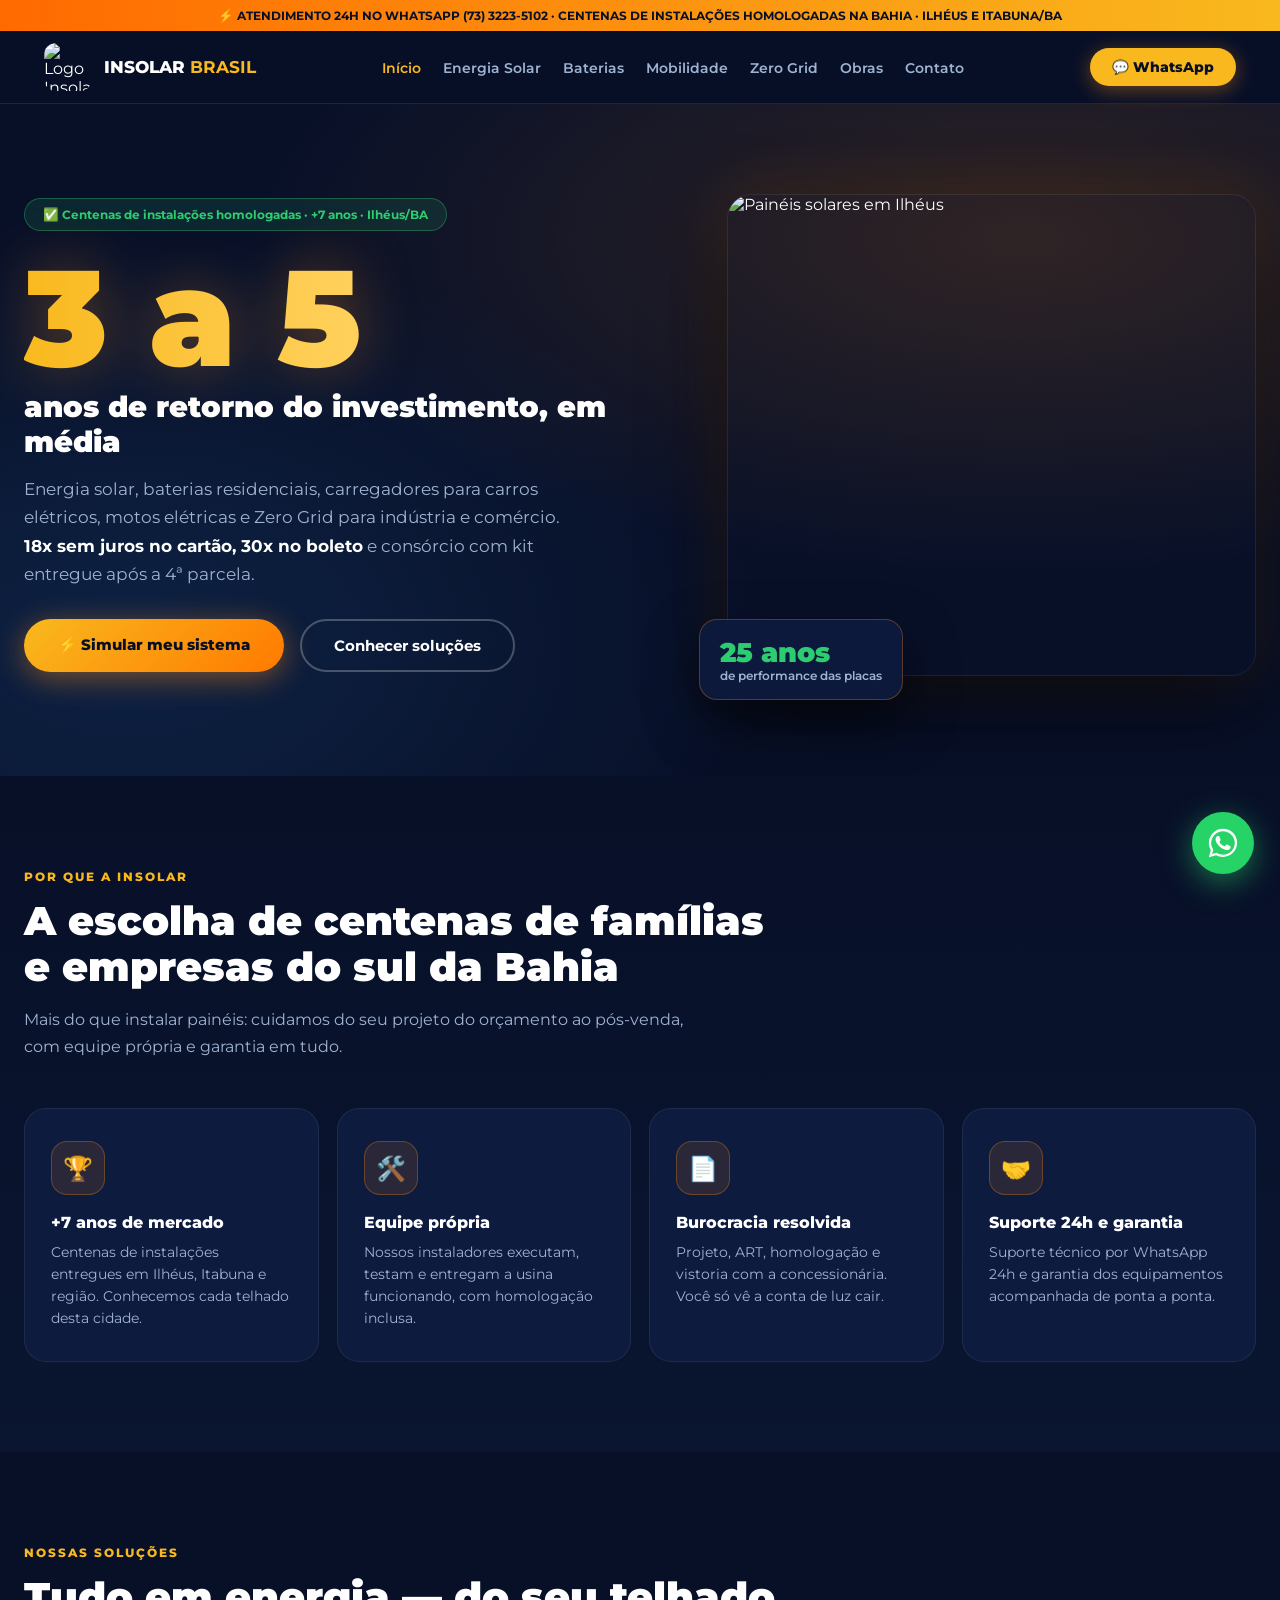
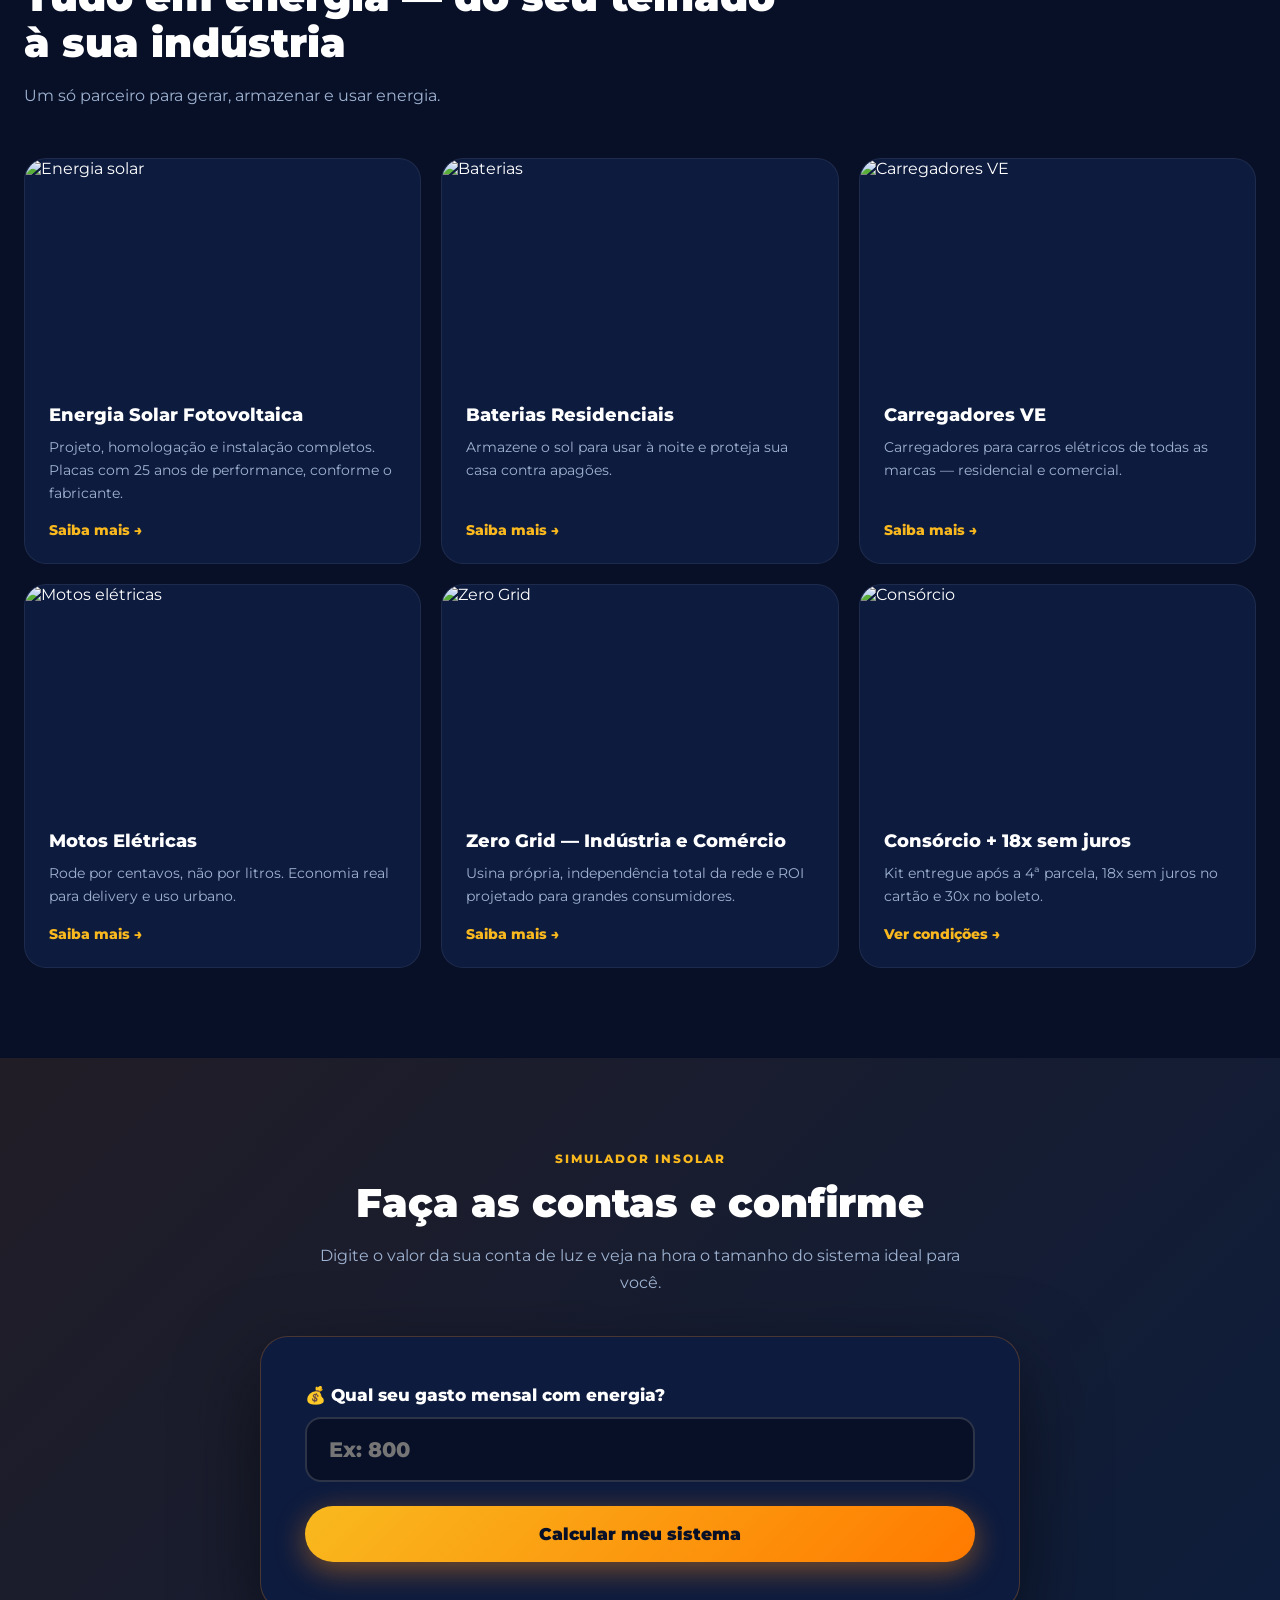
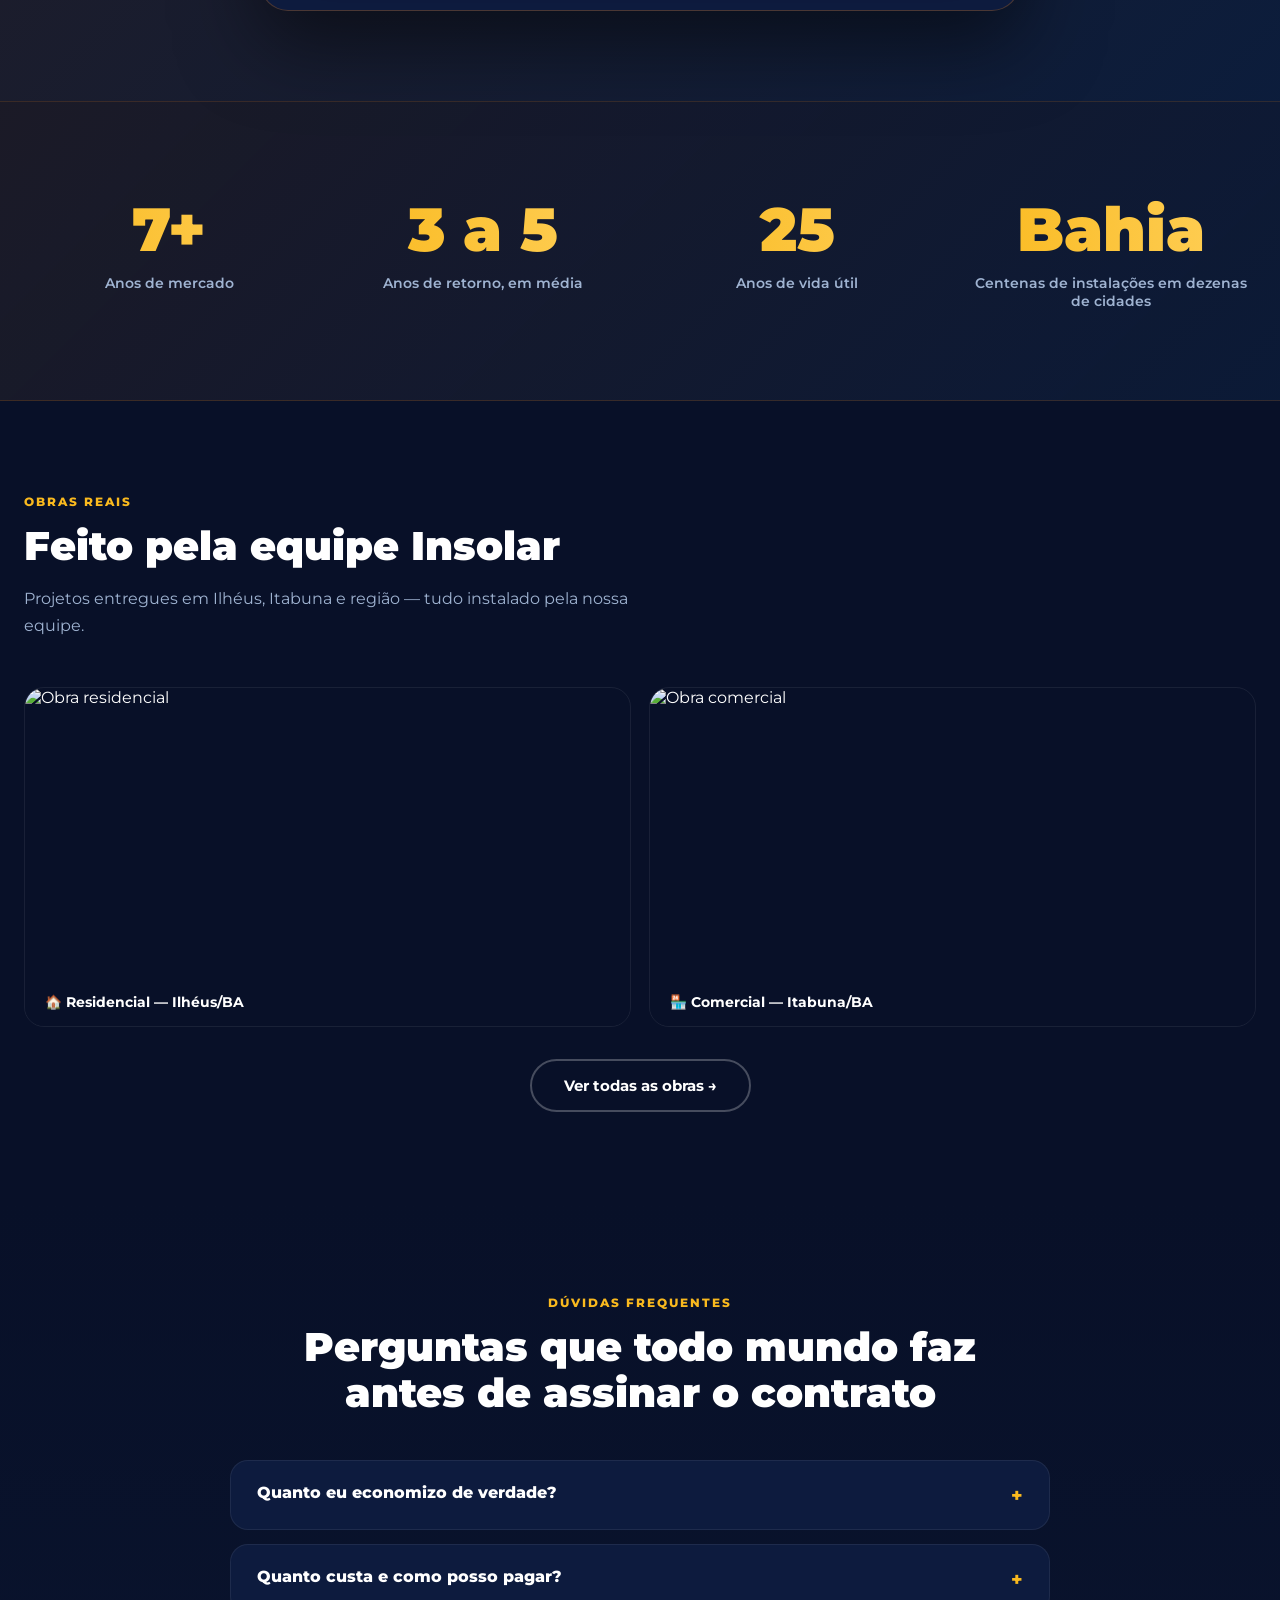
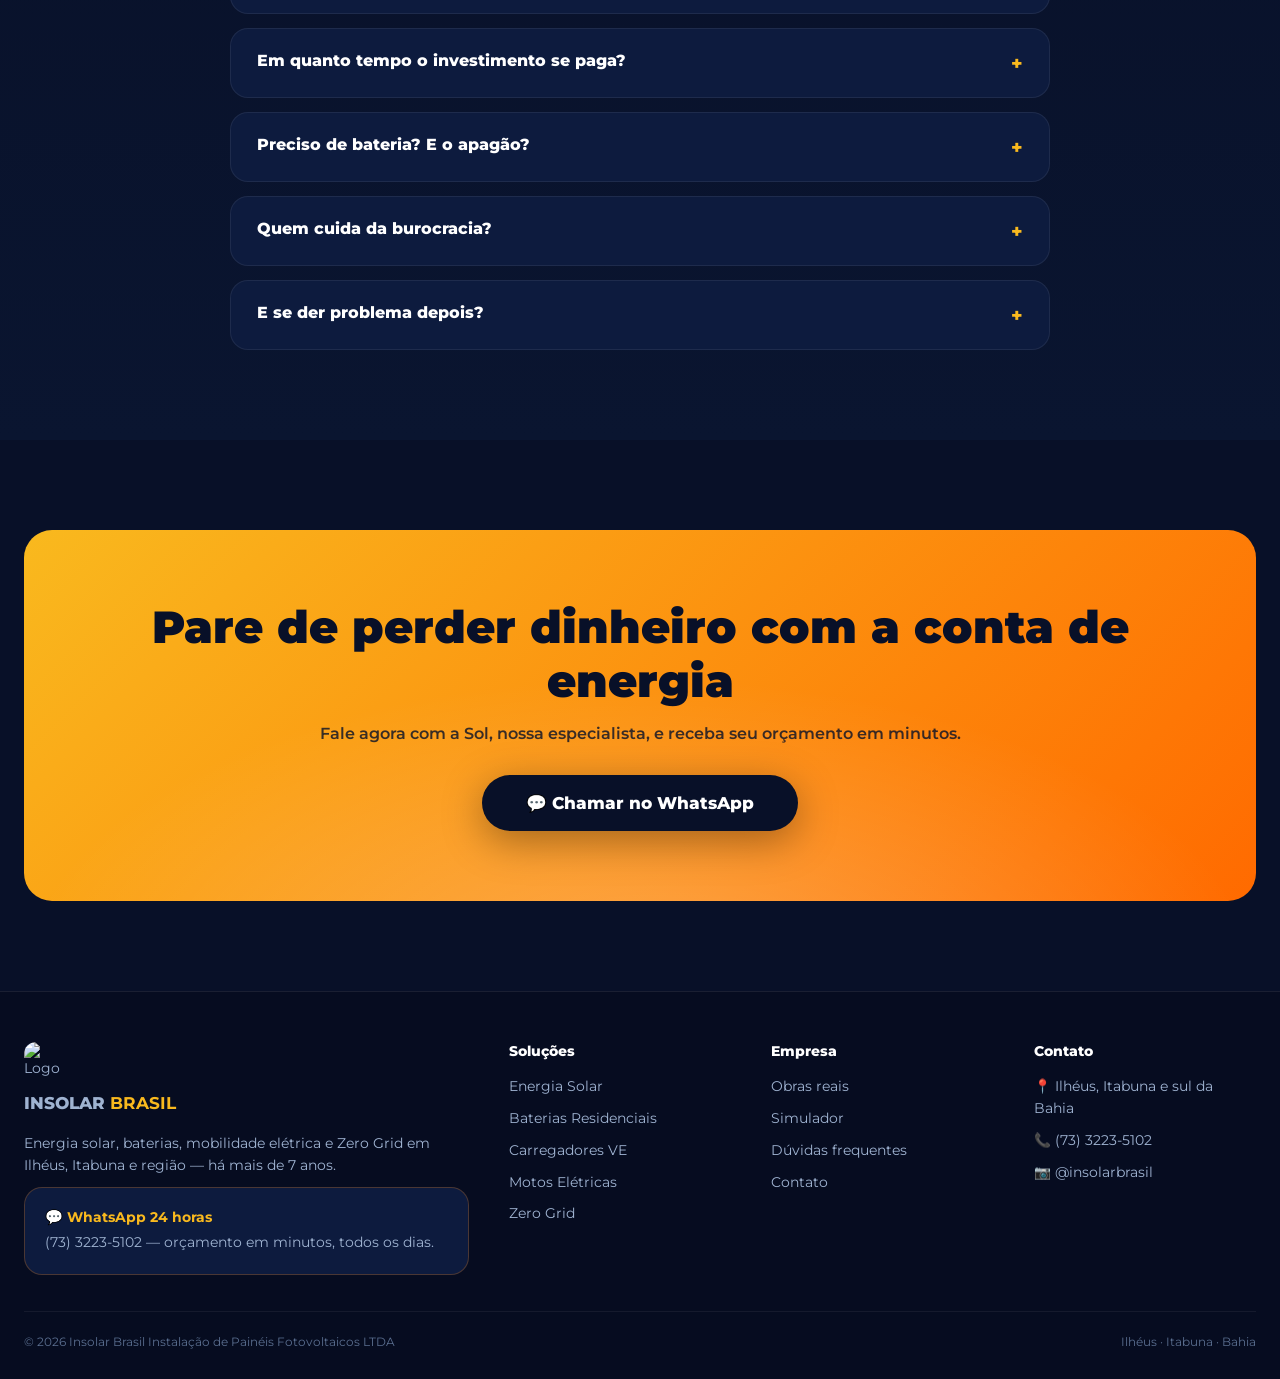
==== commit 9bf6c393: "Site pronto para publicar: textos revisados, Black Novembro com validade automática, robô oficial, p" ====
--- a/200.html
+++ b/200.html
@@ -7,7 +7,7 @@
 <meta name="description" content="Energia solar, baterias, carregadores VE, motos elétricas e Zero Grid em Ilhéus e região. Centenas de instalações em toda a Bahia.">
 <style>
 @import url('https://fonts.googleapis.com/css2?family=Montserrat:wght@400;500;600;700;800;900&display=swap');
-:root{--laranja:#FF8C14;--amarelo:#FFAA28;--azul-noite:#081028;--azul:#1B4F8A;--verde:#2ECC71;--vermelho:#FF5050;--superficie:#0D1B3E;--superficie2:#122452;--suave:#9FB3D1}
+:root{--laranja:#F9B91E;--amarelo:#FFD05A;--azul-noite:#081028;--azul:#1B4F8A;--verde:#2ECC71;--vermelho:#FF5050;--superficie:#0D1B3E;--superficie2:#122452;--suave:#9FB3D1}
 *{margin:0;padding:0;box-sizing:border-box}
 html{scroll-behavior:smooth}
 body{font-family:'Montserrat',sans-serif;background:var(--azul-noite);color:#fff;overflow-x:hidden}
@@ -114,7 +114,7 @@
 .mapa{border-radius:22px;overflow:hidden;border:1px solid rgba(255,255,255,.1);box-shadow:0 20px 60px rgba(0,0,0,.5)}
 .mapa iframe{width:100%;height:380px;border:0}
 /* CTA FINAL */
-.cta-final{background:linear-gradient(135deg,#FF8C14,#FF6A00);border-radius:28px;padding:70px 50px;text-align:center;position:relative;overflow:hidden}
+.cta-final{background:linear-gradient(135deg,#F9B91E,#FF6A00);border-radius:28px;padding:70px 50px;text-align:center;position:relative;overflow:hidden}
 .cta-final::before{content:'';position:absolute;inset:0;background:radial-gradient(ellipse 50% 80% at 50% 120%,rgba(255,255,255,.25),transparent)}
 .cta-final h2{font-size:clamp(1.8rem,4vw,2.8rem);font-weight:900;color:#081028;margin-bottom:16px;position:relative}
 .cta-final p{color:rgba(8,16,40,.8);font-weight:600;margin-bottom:32px;position:relative}
@@ -142,15 +142,15 @@
 <body>
 <div class="topbar">⚡ ATENDIMENTO 24H NO WHATSAPP (73) 3223-5102 · CENTENAS DE INSTALAÇÕES HOMOLOGADAS NA BAHIA · ILHÉUS E ITABUNA/BA</div>
 <header><nav class="nav">
-  <a href="https://htmlpreview.github.io/?https://raw.githubusercontent.com/insolarbrasiladm-prog/insolar-brasil-site/revisao-claude/index.html" class="logo"><img src="logo-insolar-hd.png" alt="Logo Insolar Brasil"><span>INSOLAR <b>BRASIL</b></span></a>
+  <a href="/" class="logo"><img src="logo-insolar-hd.png" alt="Logo Insolar Brasil"><span>INSOLAR <b>BRASIL</b></span></a>
   <ul class="menu">
-    <li><a href="https://htmlpreview.github.io/?https://raw.githubusercontent.com/insolarbrasiladm-prog/insolar-brasil-site/revisao-claude/index.html" class="ativo">Início</a></li>
-    <li><a href="https://htmlpreview.github.io/?https://raw.githubusercontent.com/insolarbrasiladm-prog/insolar-brasil-site/revisao-claude/energia-solar.html">Energia Solar</a></li>
-    <li><a href="https://htmlpreview.github.io/?https://raw.githubusercontent.com/insolarbrasiladm-prog/insolar-brasil-site/revisao-claude/baterias.html">Baterias</a></li>
-    <li><a href="https://htmlpreview.github.io/?https://raw.githubusercontent.com/insolarbrasiladm-prog/insolar-brasil-site/revisao-claude/mobilidade.html">Mobilidade</a></li>
-    <li><a href="https://htmlpreview.github.io/?https://raw.githubusercontent.com/insolarbrasiladm-prog/insolar-brasil-site/revisao-claude/zero-grid.html">Zero Grid</a></li>
-    <li><a href="https://htmlpreview.github.io/?https://raw.githubusercontent.com/insolarbrasiladm-prog/insolar-brasil-site/revisao-claude/obras.html">Obras</a></li>
-    <li><a href="https://htmlpreview.github.io/?https://raw.githubusercontent.com/insolarbrasiladm-prog/insolar-brasil-site/revisao-claude/contato.html">Contato</a></li>
+    <li><a href="/" class="ativo">Início</a></li>
+    <li><a href="energia-solar.html">Energia Solar</a></li>
+    <li><a href="baterias.html">Baterias</a></li>
+    <li><a href="mobilidade.html">Mobilidade</a></li>
+    <li><a href="zero-grid.html">Zero Grid</a></li>
+    <li><a href="obras.html">Obras</a></li>
+    <li><a href="contato.html">Contato</a></li>
   </ul>
   <a class="btn-wpp" href="https://wa.me/557332235102?text=Ol%C3%A1!%20Quero%20saber%20mais%20sobre%20energia%20solar%20da%20Insolar%20Brasil" target="_blank">💬 WhatsApp</a>
 </nav></header>
@@ -164,7 +164,7 @@
       <p class="sub">Energia solar, baterias residenciais, carregadores para carros elétricos, motos elétricas e Zero Grid para indústria e comércio. <b style="color:#fff">18x sem juros no cartão, 30x no boleto</b> e consórcio com kit entregue após a 4ª parcela.</p>
       <div class="ctas">
         <a class="btn-primary" href="#simulador">⚡ Simular meu sistema</a>
-        <a class="btn-ghost" href="https://htmlpreview.github.io/?https://raw.githubusercontent.com/insolarbrasiladm-prog/insolar-brasil-site/revisao-claude/energia-solar.html">Conhecer soluções</a>
+        <a class="btn-ghost" href="energia-solar.html">Conhecer soluções</a>
       </div>
     </div>
     <div class="hero-visual">
@@ -194,12 +194,12 @@
     <h2 class="h2">Tudo em energia — do seu telhado<br>à sua indústria</h2>
     <p class="sub">Um só parceiro para gerar, armazenar e usar energia.</p>
     <div class="grid3">
-      <div class="pcard"><div class="pimg"><img src="foto-produto-paineis.jpg" alt="Energia solar"></div><div class="pbody"><h3>Energia Solar Fotovoltaica</h3><p>Projeto, homologação e instalação completos. Placas com 25 anos de performance, conforme o fabricante.</p><a class="blink" href="https://htmlpreview.github.io/?https://raw.githubusercontent.com/insolarbrasiladm-prog/insolar-brasil-site/revisao-claude/energia-solar.html">Saiba mais →</a></div></div>
-      <div class="pcard"><div class="pimg"><img src="foto-produto-bateria.jpg" alt="Baterias"></div><div class="pbody"><h3>Baterias Residenciais</h3><p>Armazene o sol para usar à noite e proteja sua casa contra apagões.</p><a class="blink" href="https://htmlpreview.github.io/?https://raw.githubusercontent.com/insolarbrasiladm-prog/insolar-brasil-site/revisao-claude/baterias.html">Saiba mais →</a></div></div>
-      <div class="pcard"><div class="pimg"><img src="foto-produto-carregador.jpg" alt="Carregadores VE"></div><div class="pbody"><h3>Carregadores VE</h3><p>Carregadores para carros elétricos de todas as marcas — residencial e comercial.</p><a class="blink" href="https://htmlpreview.github.io/?https://raw.githubusercontent.com/insolarbrasiladm-prog/insolar-brasil-site/revisao-claude/mobilidade.html">Saiba mais →</a></div></div>
-      <div class="pcard"><div class="pimg"><img src="foto-produto-moto.jpg" alt="Motos elétricas"></div><div class="pbody"><h3>Motos Elétricas</h3><p>Rode por centavos, não por litros. Economia real para delivery e uso urbano.</p><a class="blink" href="https://htmlpreview.github.io/?https://raw.githubusercontent.com/insolarbrasiladm-prog/insolar-brasil-site/revisao-claude/mobilidade.html">Saiba mais →</a></div></div>
-      <div class="pcard"><div class="pimg"><img src="foto-produto-zerogrid.jpg" alt="Zero Grid"></div><div class="pbody"><h3>Zero Grid — Indústria e Comércio</h3><p>Usina própria, independência total da rede e ROI projetado para grandes consumidores.</p><a class="blink" href="https://htmlpreview.github.io/?https://raw.githubusercontent.com/insolarbrasiladm-prog/insolar-brasil-site/revisao-claude/zero-grid.html">Saiba mais →</a></div></div>
-      <div class="pcard"><div class="pimg"><img src="hero-paineis.jpg" alt="Consórcio"></div><div class="pbody"><h3>Consórcio + 18x sem juros</h3><p>Kit entregue após a 4ª parcela, 18x sem juros no cartão e 30x no boleto.</p><a class="blink" href="https://htmlpreview.github.io/?https://raw.githubusercontent.com/insolarbrasiladm-prog/insolar-brasil-site/revisao-claude/contato.html">Ver condições →</a></div></div>
+      <div class="pcard"><div class="pimg"><img src="foto-produto-paineis.jpg" alt="Energia solar"></div><div class="pbody"><h3>Energia Solar Fotovoltaica</h3><p>Projeto, homologação e instalação completos. Placas com 25 anos de performance, conforme o fabricante.</p><a class="blink" href="energia-solar.html">Saiba mais →</a></div></div>
+      <div class="pcard"><div class="pimg"><img src="foto-produto-bateria.jpg" alt="Baterias"></div><div class="pbody"><h3>Baterias Residenciais</h3><p>Armazene o sol para usar à noite e proteja sua casa contra apagões.</p><a class="blink" href="baterias.html">Saiba mais →</a></div></div>
+      <div class="pcard"><div class="pimg"><img src="foto-produto-carregador.jpg" alt="Carregadores VE"></div><div class="pbody"><h3>Carregadores VE</h3><p>Carregadores para carros elétricos de todas as marcas — residencial e comercial.</p><a class="blink" href="mobilidade.html">Saiba mais →</a></div></div>
+      <div class="pcard"><div class="pimg"><img src="foto-produto-moto.jpg" alt="Motos elétricas"></div><div class="pbody"><h3>Motos Elétricas</h3><p>Rode por centavos, não por litros. Economia real para delivery e uso urbano.</p><a class="blink" href="mobilidade.html">Saiba mais →</a></div></div>
+      <div class="pcard"><div class="pimg"><img src="foto-produto-zerogrid.jpg" alt="Zero Grid"></div><div class="pbody"><h3>Zero Grid — Indústria e Comércio</h3><p>Usina própria, independência total da rede e ROI projetado para grandes consumidores.</p><a class="blink" href="zero-grid.html">Saiba mais →</a></div></div>
+      <div class="pcard"><div class="pimg"><img src="hero-paineis.jpg" alt="Consórcio"></div><div class="pbody"><h3>Consórcio + 18x sem juros</h3><p>Kit entregue após a 4ª parcela, 18x sem juros no cartão e 30x no boleto.</p><a class="blink" href="contato.html">Ver condições →</a></div></div>
     </div>
   </div>
 </section>
@@ -257,7 +257,7 @@
       <div class="gitem"><img src="hero-paineis.jpg" alt="Obra residencial"><div class="gcap">🏠 Residencial — Ilhéus/BA</div></div>
       <div class="gitem"><img src="foto-instalacao-solar.jpg" alt="Obra comercial"><div class="gcap">🏪 Comercial — Itabuna/BA</div></div>
     </div>
-    <div style="text-align:center;margin-top:32px"><a class="btn-ghost" href="https://htmlpreview.github.io/?https://raw.githubusercontent.com/insolarbrasiladm-prog/insolar-brasil-site/revisao-claude/obras.html">Ver todas as obras →</a></div>
+    <div style="text-align:center;margin-top:32px"><a class="btn-ghost" href="obras.html">Ver todas as obras →</a></div>
   </div>
 </section>
 
@@ -296,24 +296,24 @@
 <footer>
   <div class="footer-grid">
     <div>
-      <a href="https://htmlpreview.github.io/?https://raw.githubusercontent.com/insolarbrasiladm-prog/insolar-brasil-site/revisao-claude/index.html" class="logo" style="margin-bottom:16px"><img src="logo-insolar-hd.png" alt="Logo"><span>INSOLAR <b>BRASIL</b></span></a>
+      <a href="/" class="logo" style="margin-bottom:16px"><img src="logo-insolar-hd.png" alt="Logo"><span>INSOLAR <b>BRASIL</b></span></a>
       <p>Energia solar, baterias, mobilidade elétrica e Zero Grid em Ilhéus, Itabuna e região — há mais de 7 anos.</p>
       <div class="footer-atend"><b>💬 WhatsApp 24 horas</b><p style="margin:0">(73) 3223-5102 — orçamento em minutos, todos os dias.</p></div>
     </div>
     <div>
       <h5>Soluções</h5>
-      <a href="https://htmlpreview.github.io/?https://raw.githubusercontent.com/insolarbrasiladm-prog/insolar-brasil-site/revisao-claude/energia-solar.html">Energia Solar</a>
-      <a href="https://htmlpreview.github.io/?https://raw.githubusercontent.com/insolarbrasiladm-prog/insolar-brasil-site/revisao-claude/baterias.html">Baterias Residenciais</a>
-      <a href="https://htmlpreview.github.io/?https://raw.githubusercontent.com/insolarbrasiladm-prog/insolar-brasil-site/revisao-claude/mobilidade.html">Carregadores VE</a>
-      <a href="https://htmlpreview.github.io/?https://raw.githubusercontent.com/insolarbrasiladm-prog/insolar-brasil-site/revisao-claude/mobilidade.html">Motos Elétricas</a>
-      <a href="https://htmlpreview.github.io/?https://raw.githubusercontent.com/insolarbrasiladm-prog/insolar-brasil-site/revisao-claude/zero-grid.html">Zero Grid</a>
+      <a href="energia-solar.html">Energia Solar</a>
+      <a href="baterias.html">Baterias Residenciais</a>
+      <a href="mobilidade.html">Carregadores VE</a>
+      <a href="mobilidade.html">Motos Elétricas</a>
+      <a href="zero-grid.html">Zero Grid</a>
     </div>
     <div>
       <h5>Empresa</h5>
-      <a href="https://htmlpreview.github.io/?https://raw.githubusercontent.com/insolarbrasiladm-prog/insolar-brasil-site/revisao-claude/obras.html">Obras reais</a>
+      <a href="obras.html">Obras reais</a>
       <a href="index.html#simulador">Simulador</a>
       <a href="index.html#faq">Dúvidas frequentes</a>
-      <a href="https://htmlpreview.github.io/?https://raw.githubusercontent.com/insolarbrasiladm-prog/insolar-brasil-site/revisao-claude/contato.html">Contato</a>
+      <a href="contato.html">Contato</a>
     </div>
     <div>
       <h5>Contato</h5>
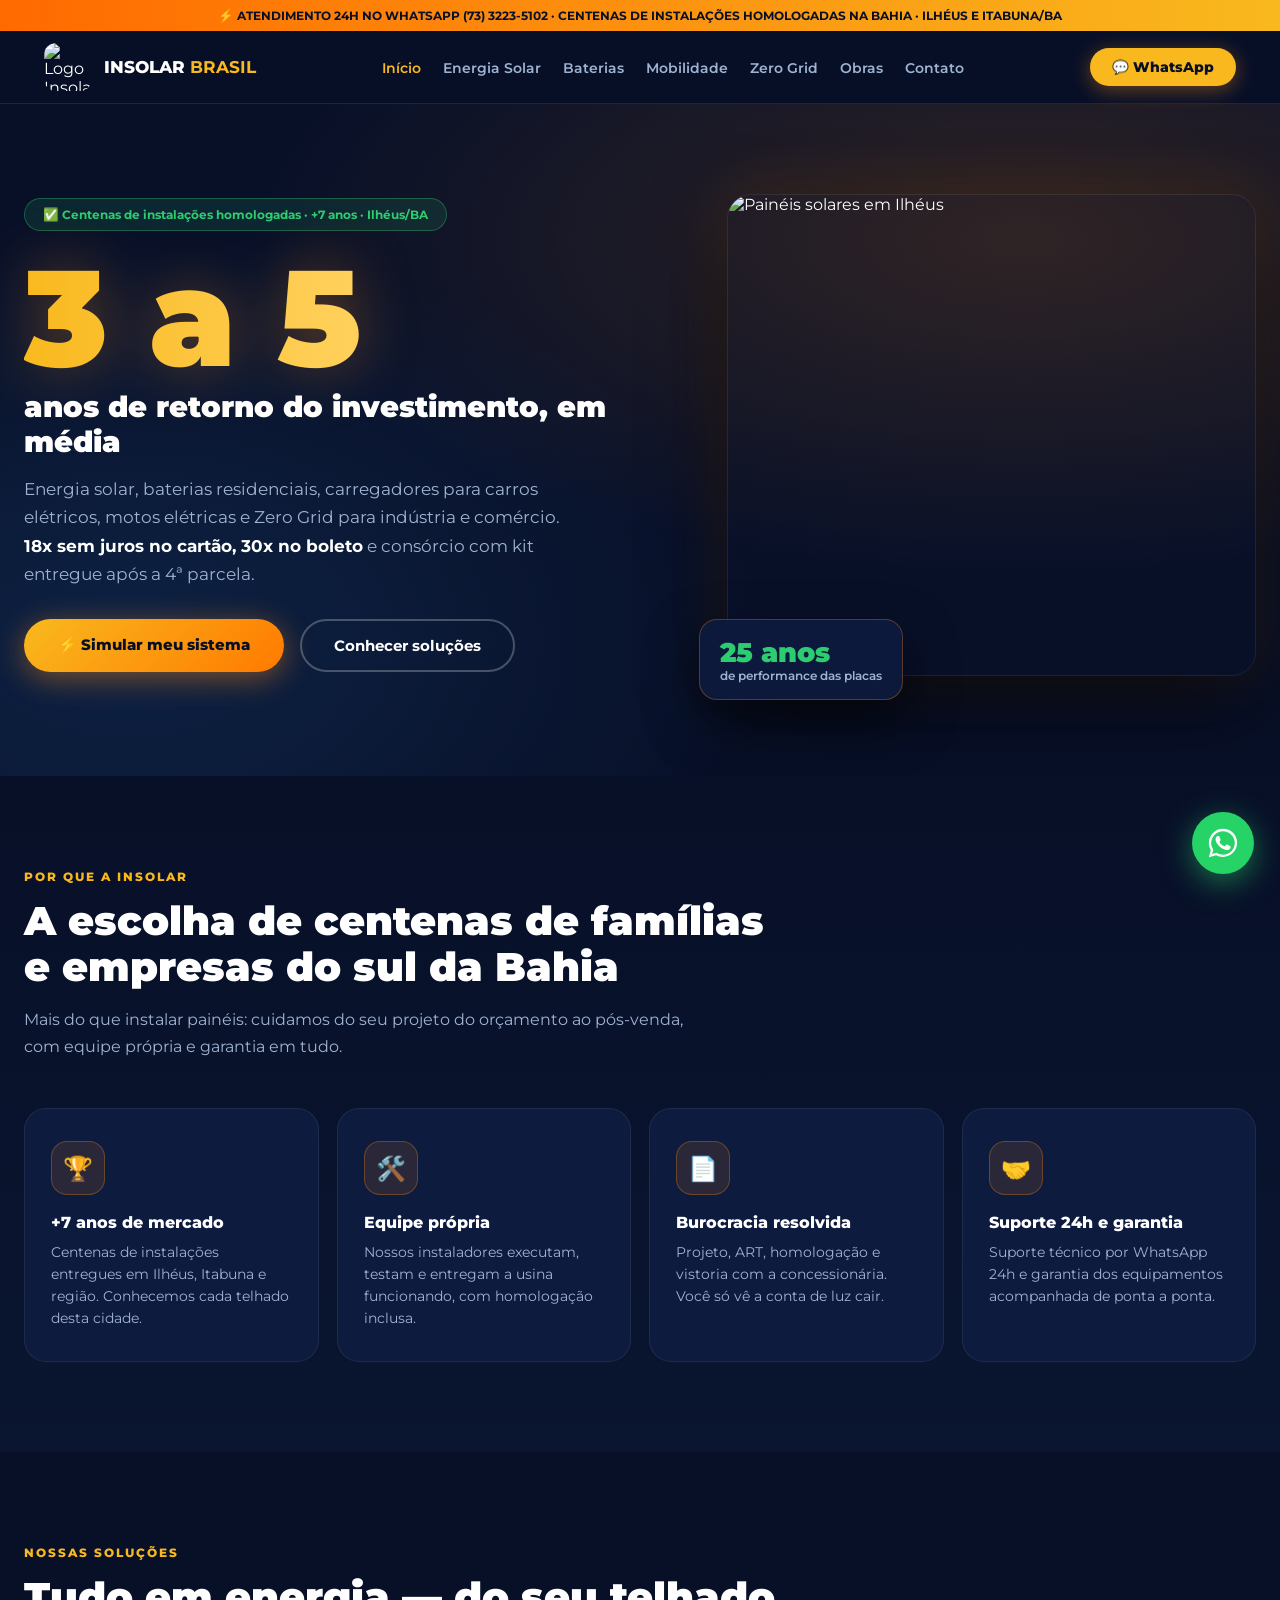
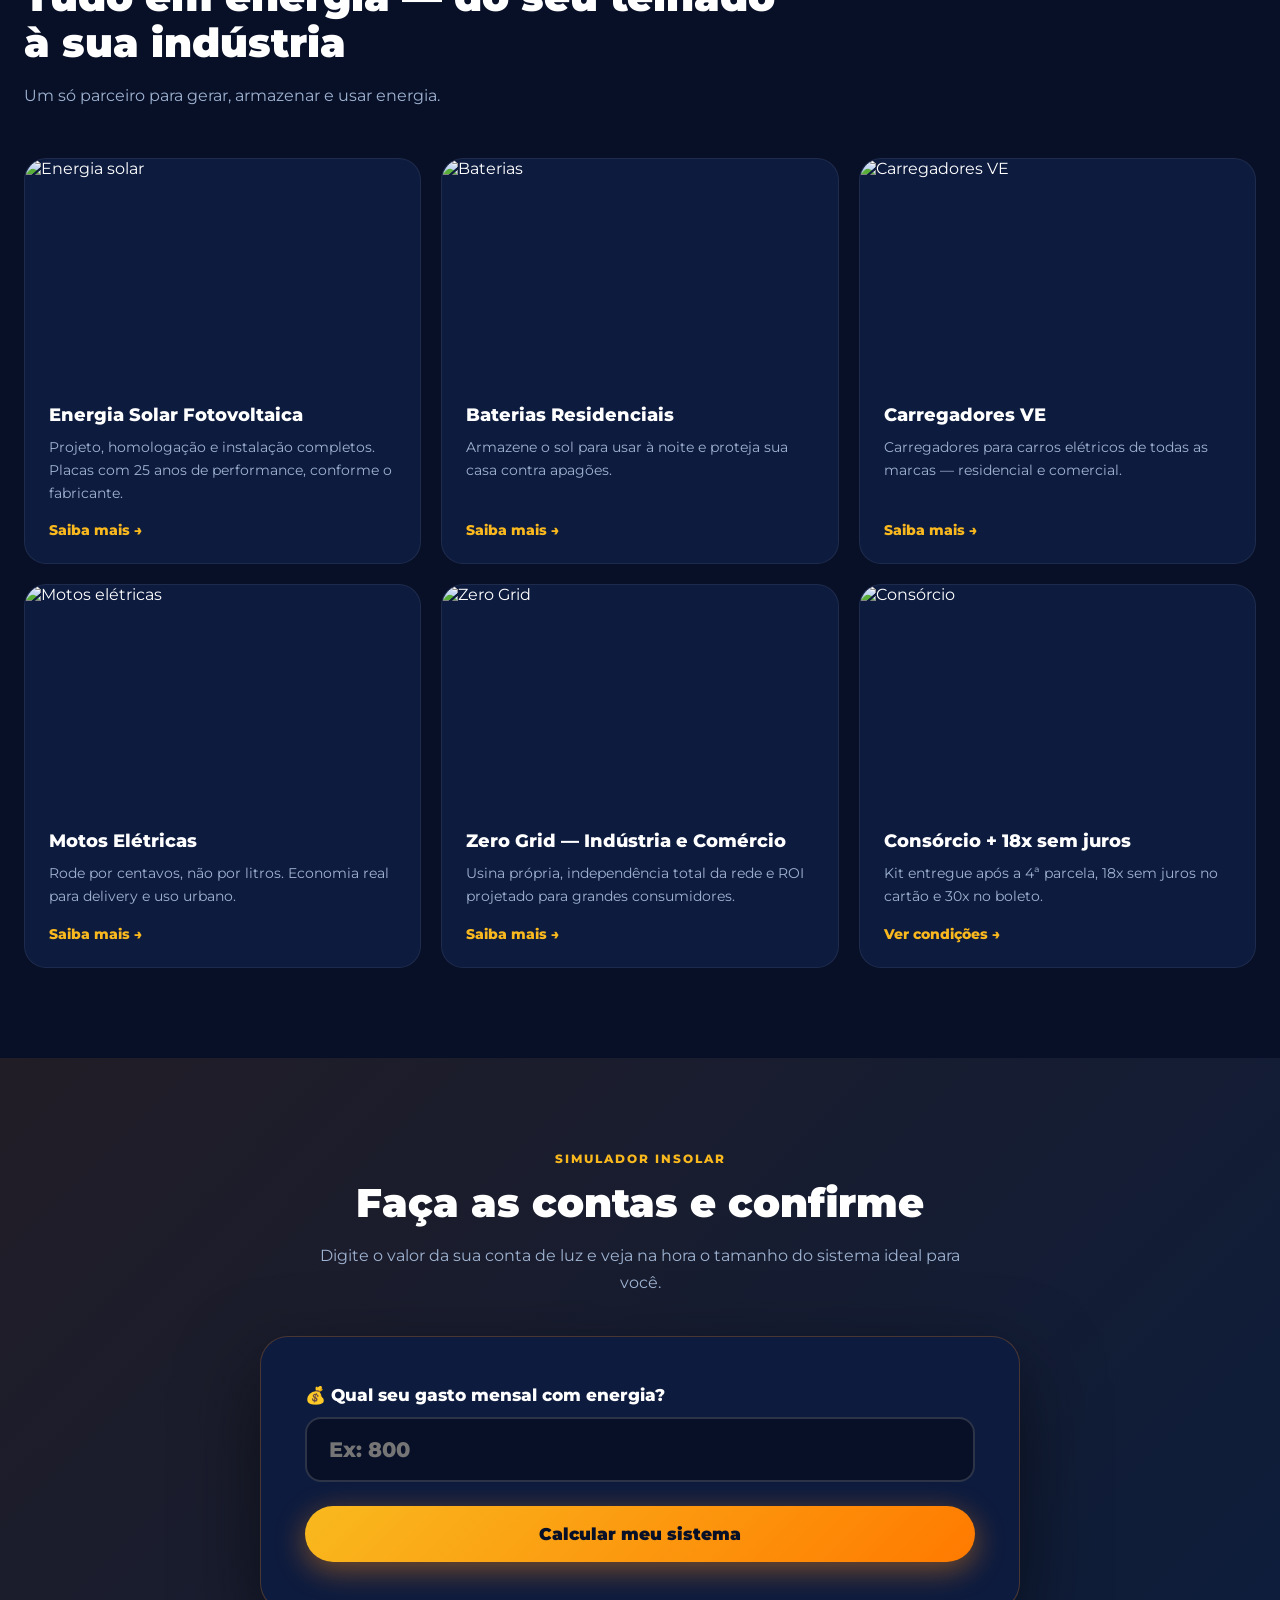
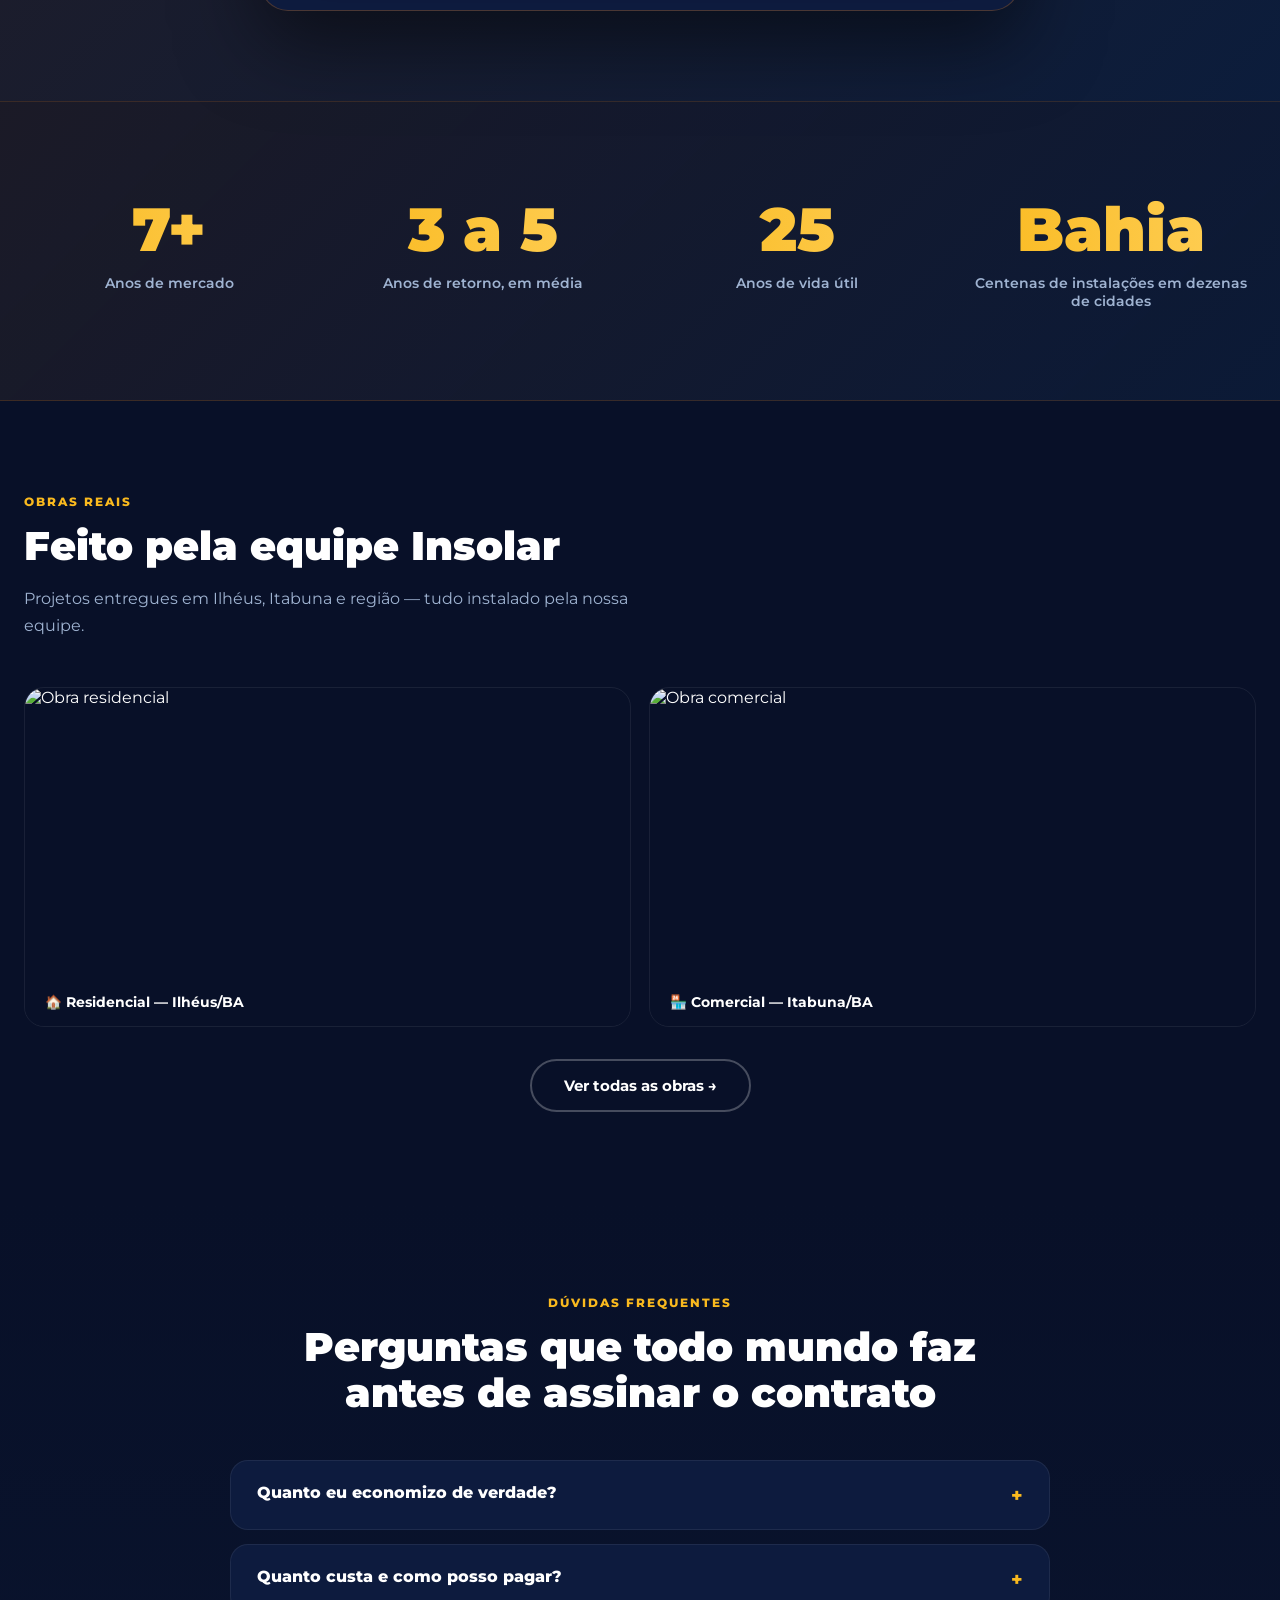
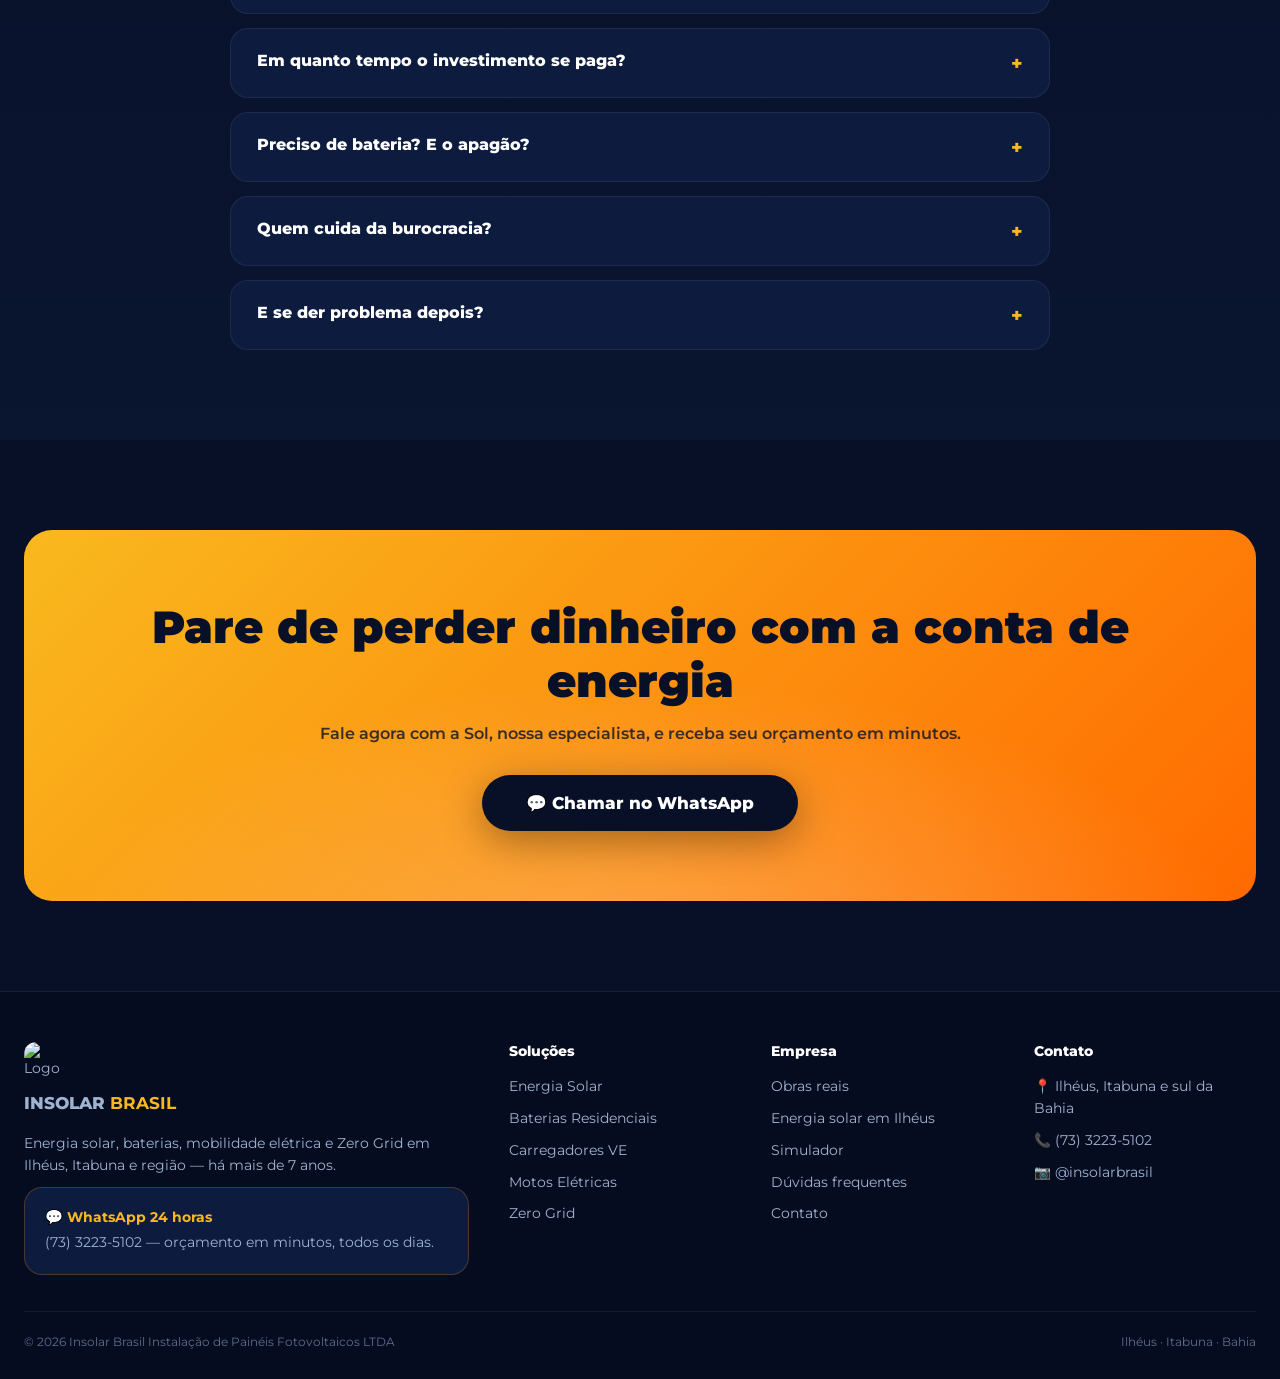
==== commit f6475190: "Página de cidade: Energia solar em Ilhéus + link no rodapé e no sitemap Co-Authored-By: Claude Opus " ====
--- a/200.html
+++ b/200.html
@@ -311,6 +311,7 @@
     <div>
       <h5>Empresa</h5>
       <a href="obras.html">Obras reais</a>
+      <a href="energia-solar-ilheus.html">Energia solar em Ilhéus</a>
       <a href="index.html#simulador">Simulador</a>
       <a href="index.html#faq">Dúvidas frequentes</a>
       <a href="contato.html">Contato</a>
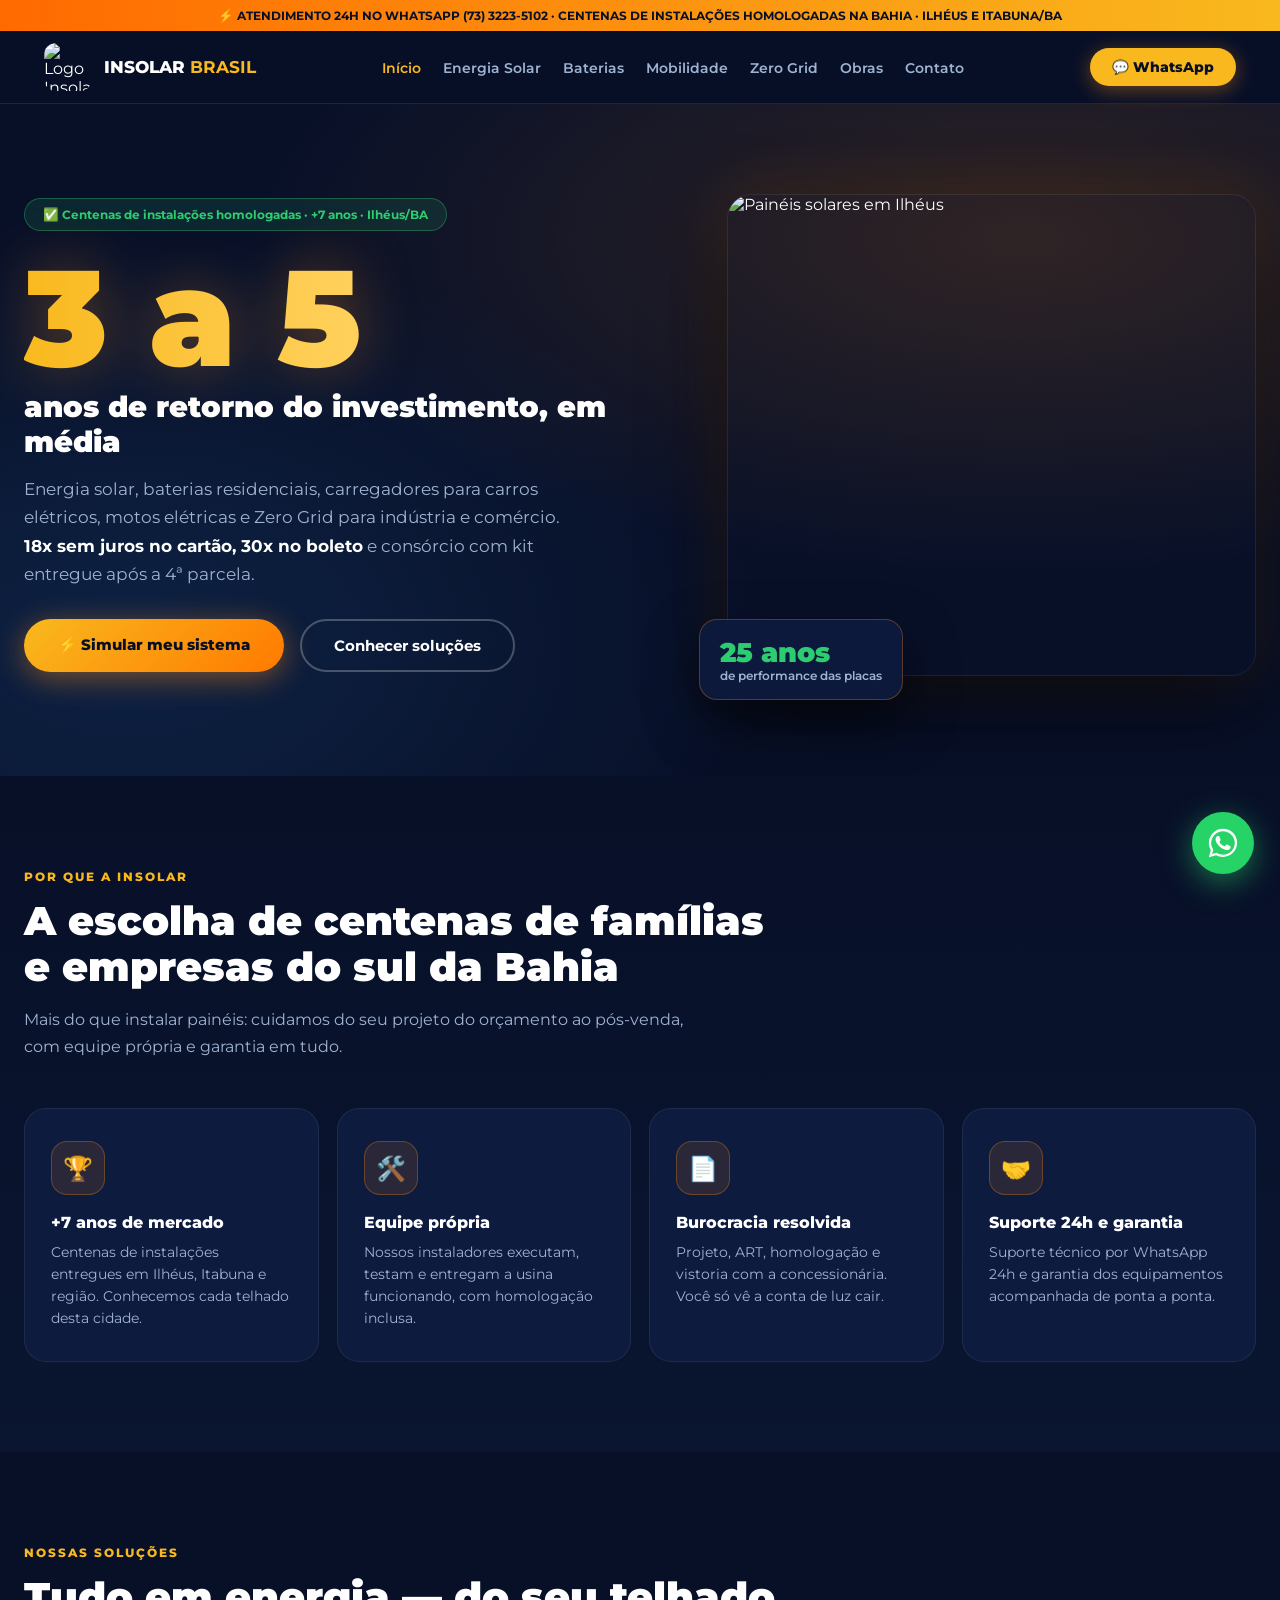
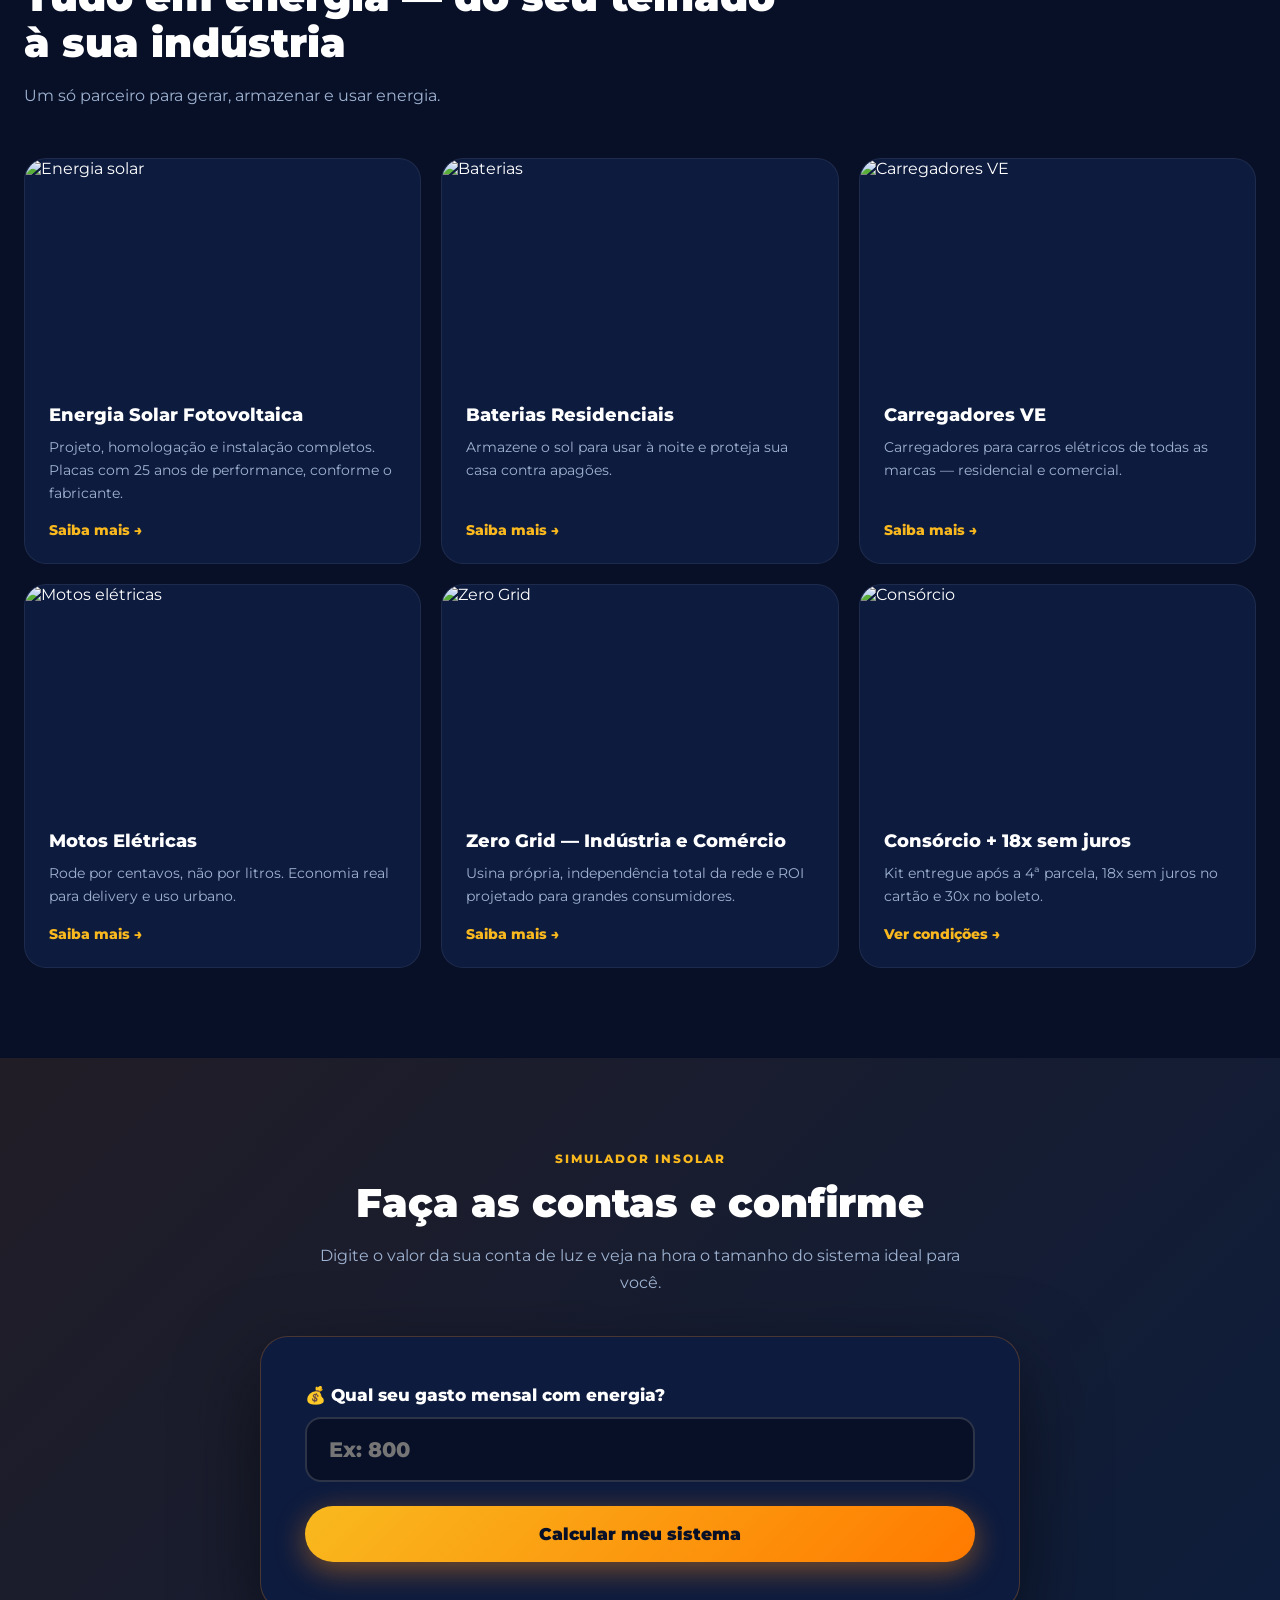
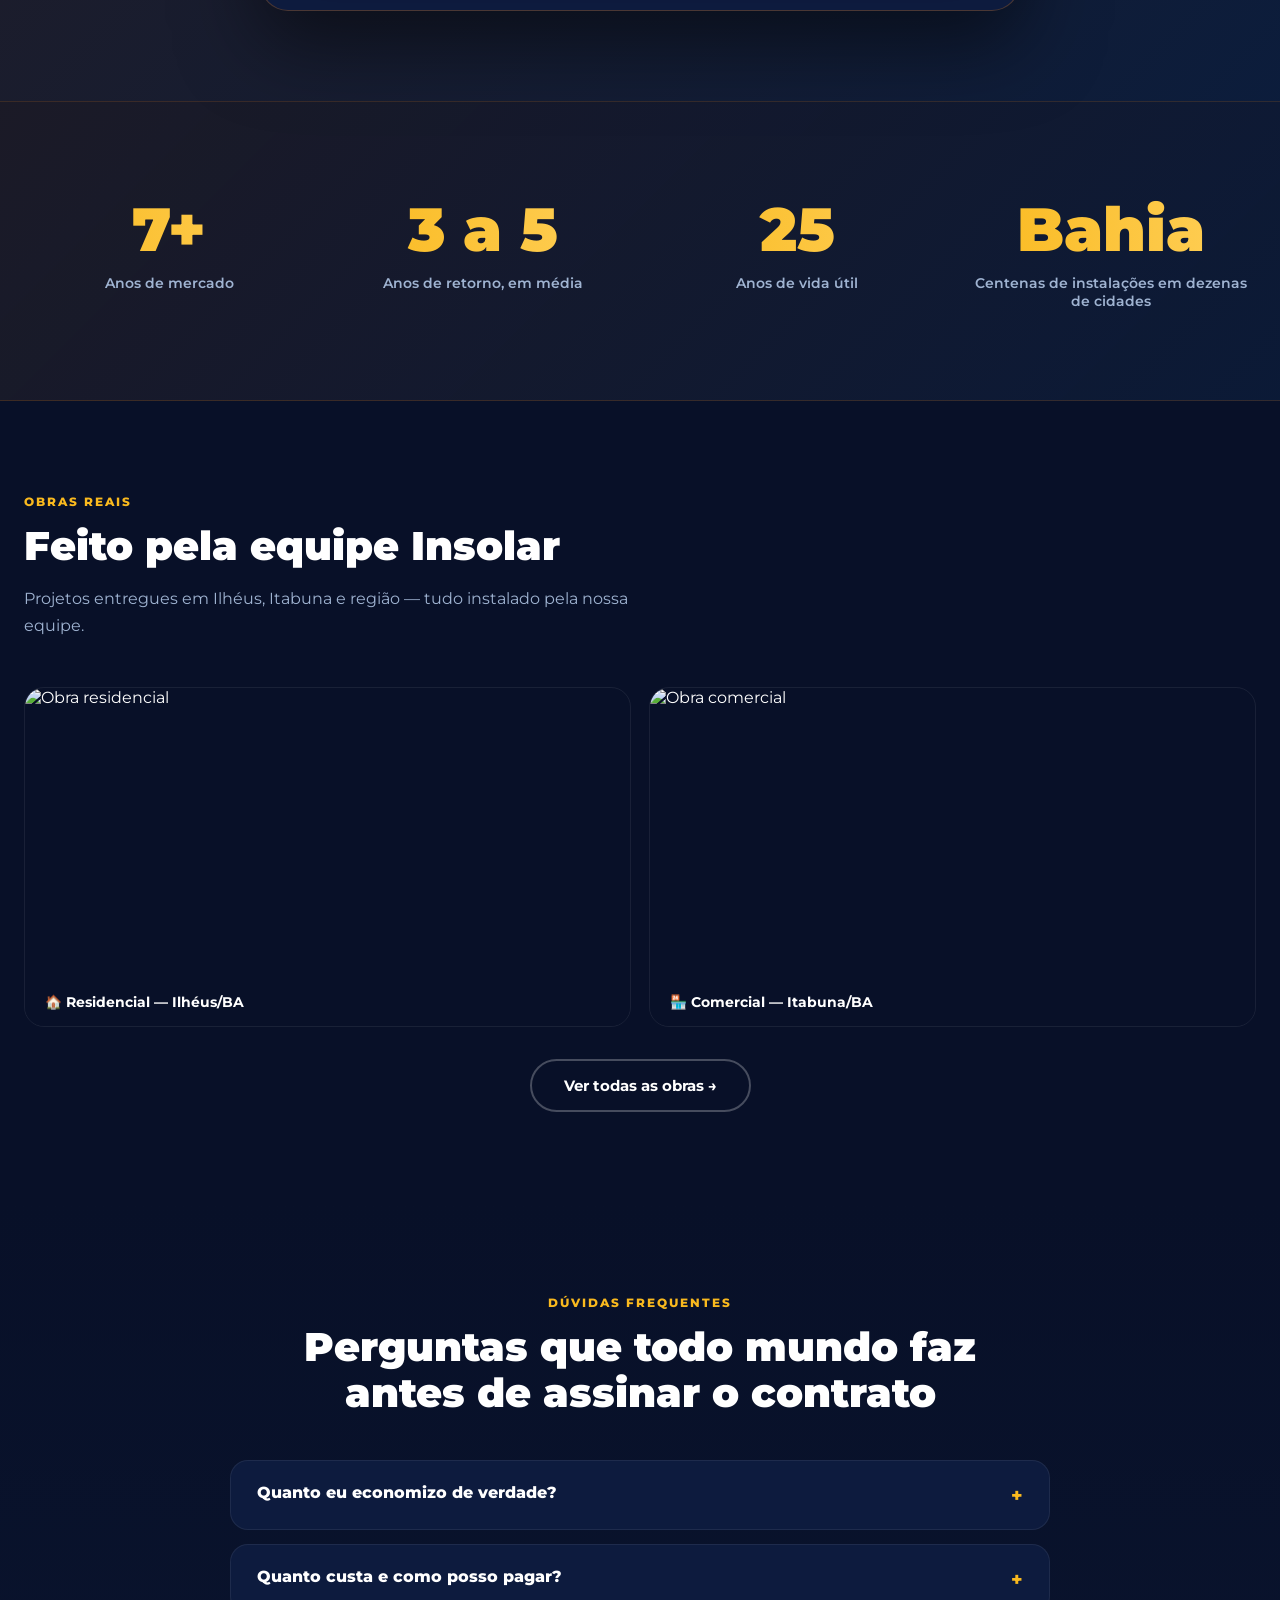
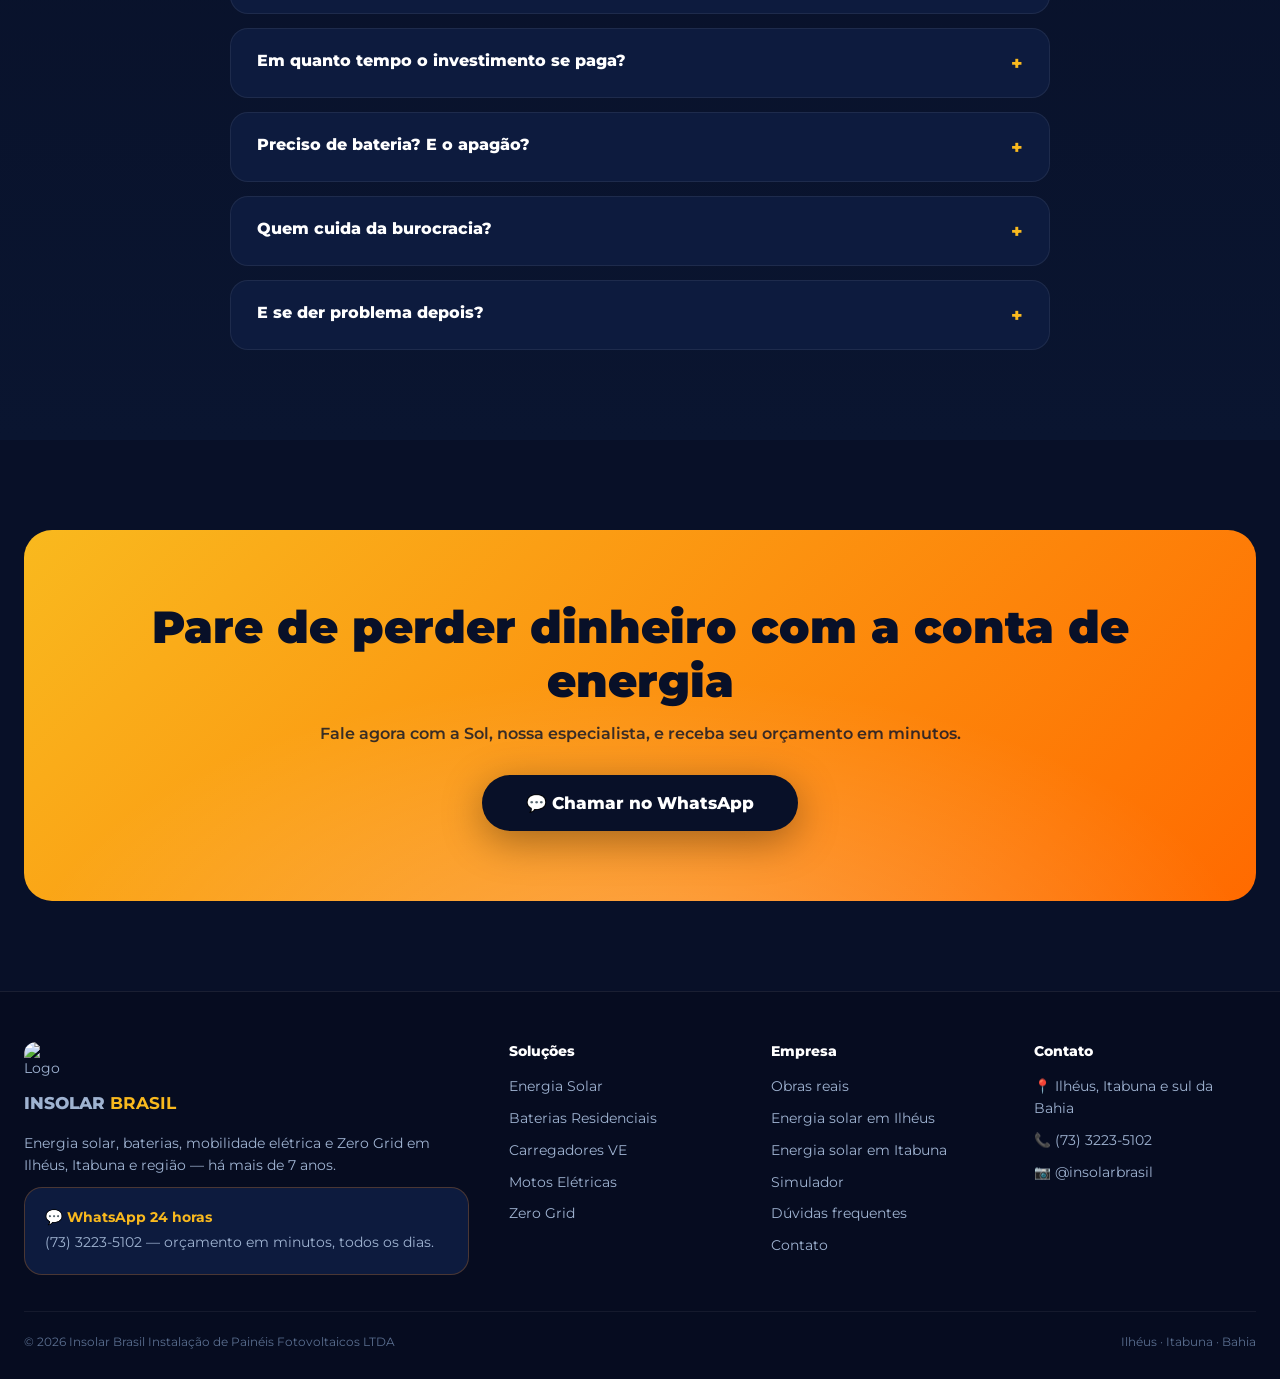
==== commit 8c510f23: "Página de cidade: Energia solar em Itabuna + rodapé e sitemap Co-Authored-By: Claude Opus 5.5 <norep" ====
--- a/200.html
+++ b/200.html
@@ -312,6 +312,7 @@
       <h5>Empresa</h5>
       <a href="obras.html">Obras reais</a>
       <a href="energia-solar-ilheus.html">Energia solar em Ilhéus</a>
+      <a href="energia-solar-itabuna.html">Energia solar em Itabuna</a>
       <a href="index.html#simulador">Simulador</a>
       <a href="index.html#faq">Dúvidas frequentes</a>
       <a href="contato.html">Contato</a>
